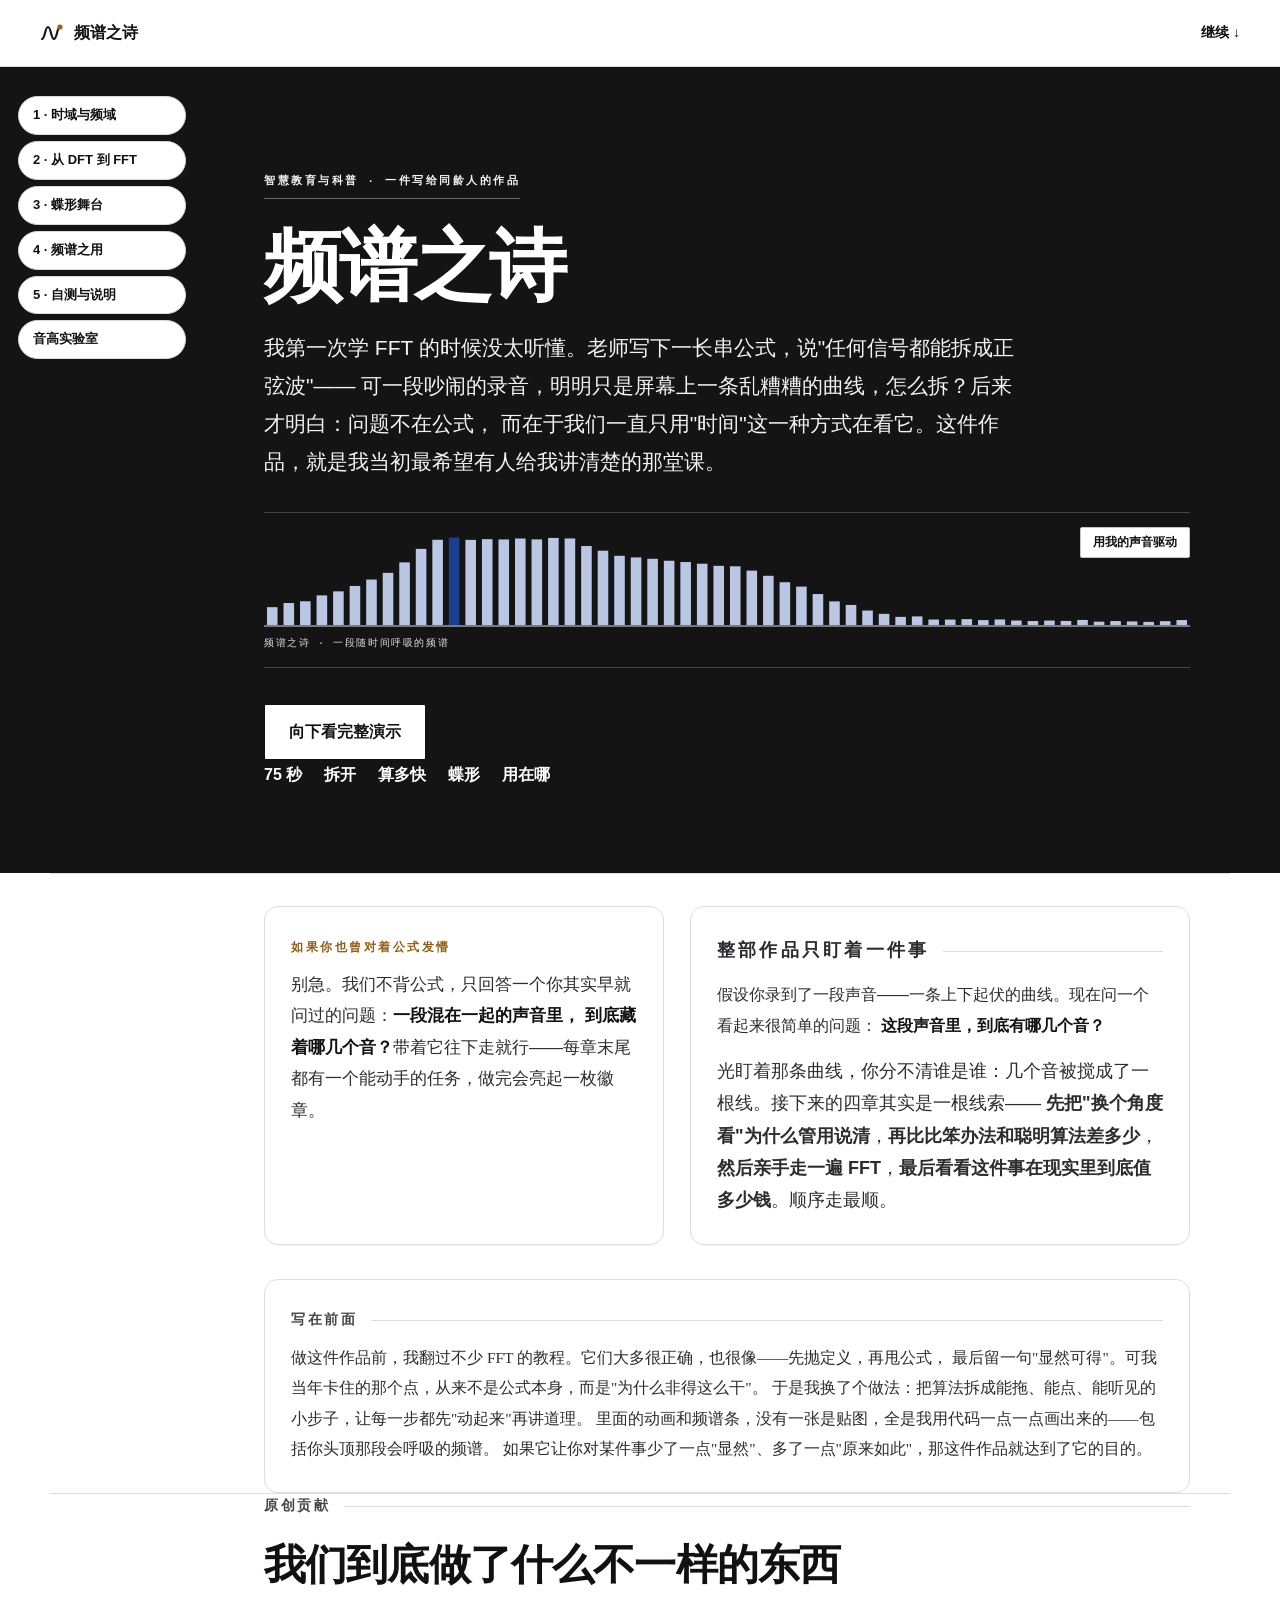
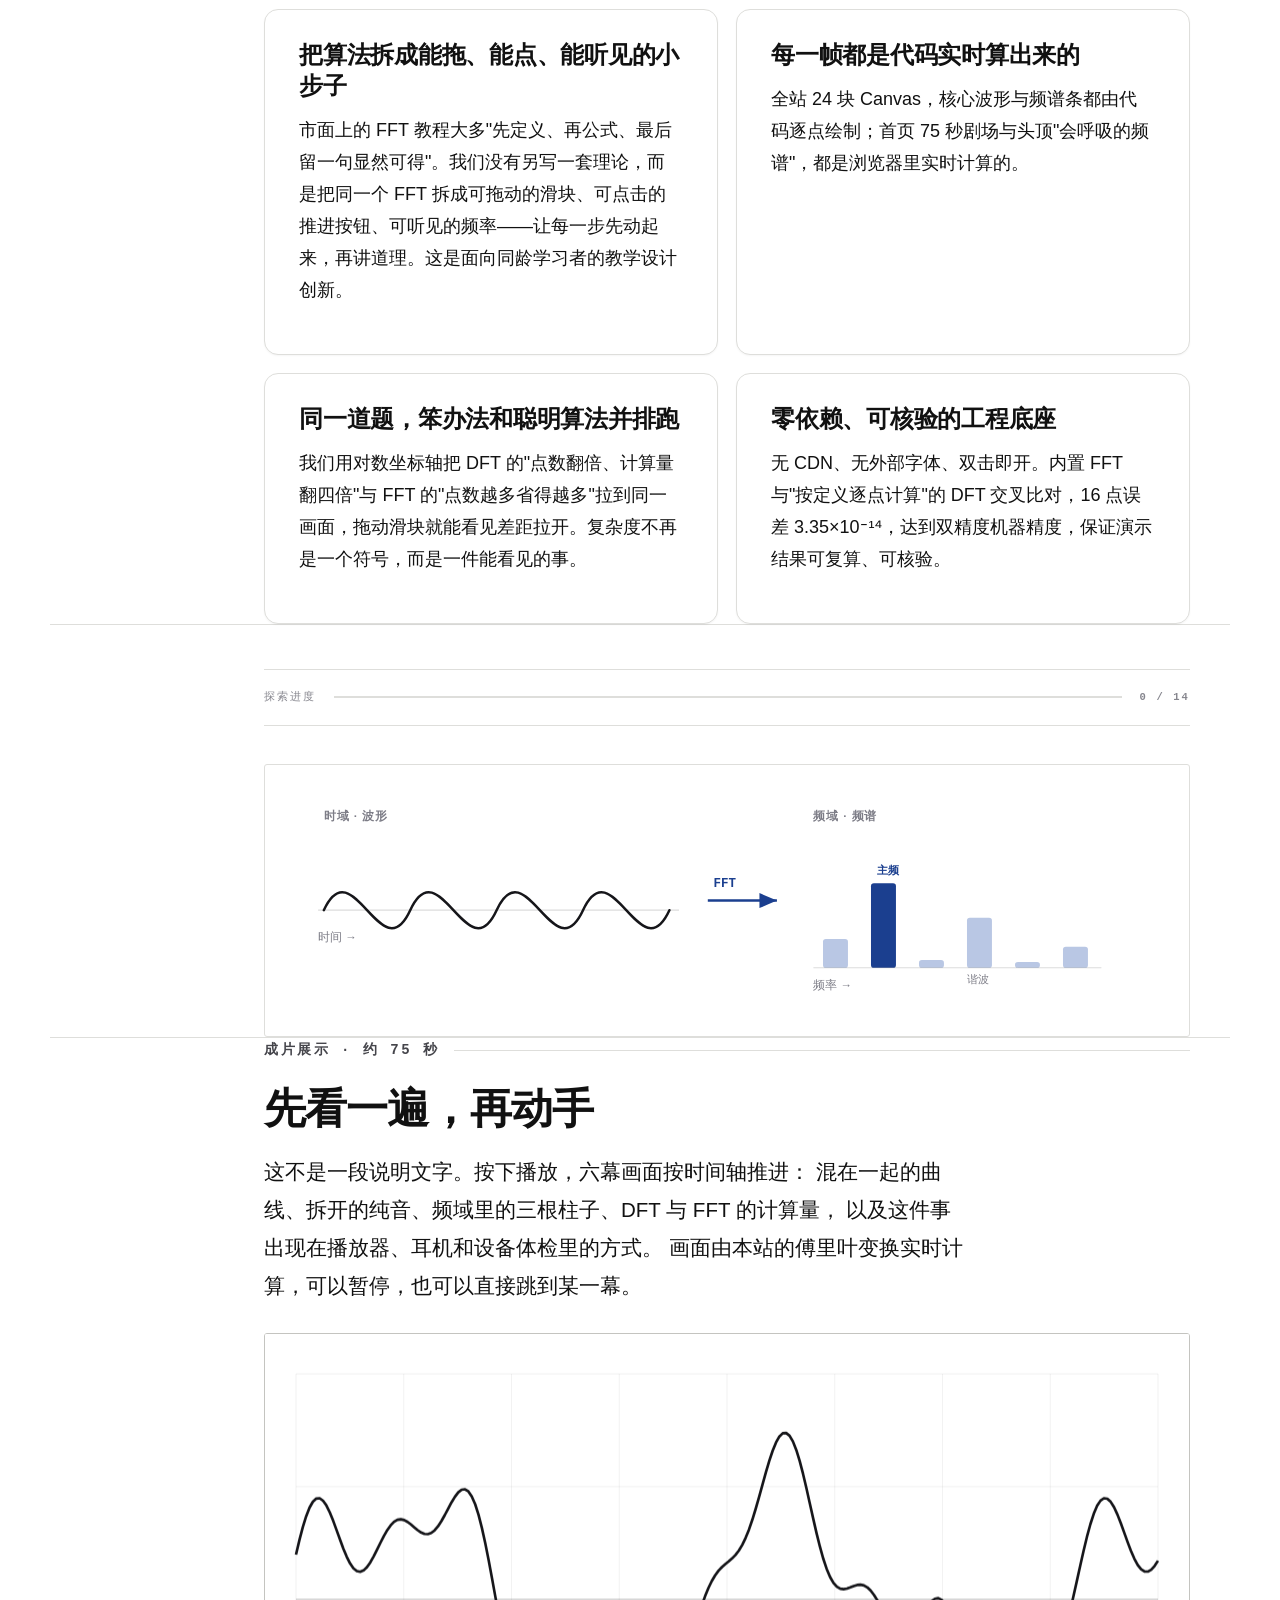
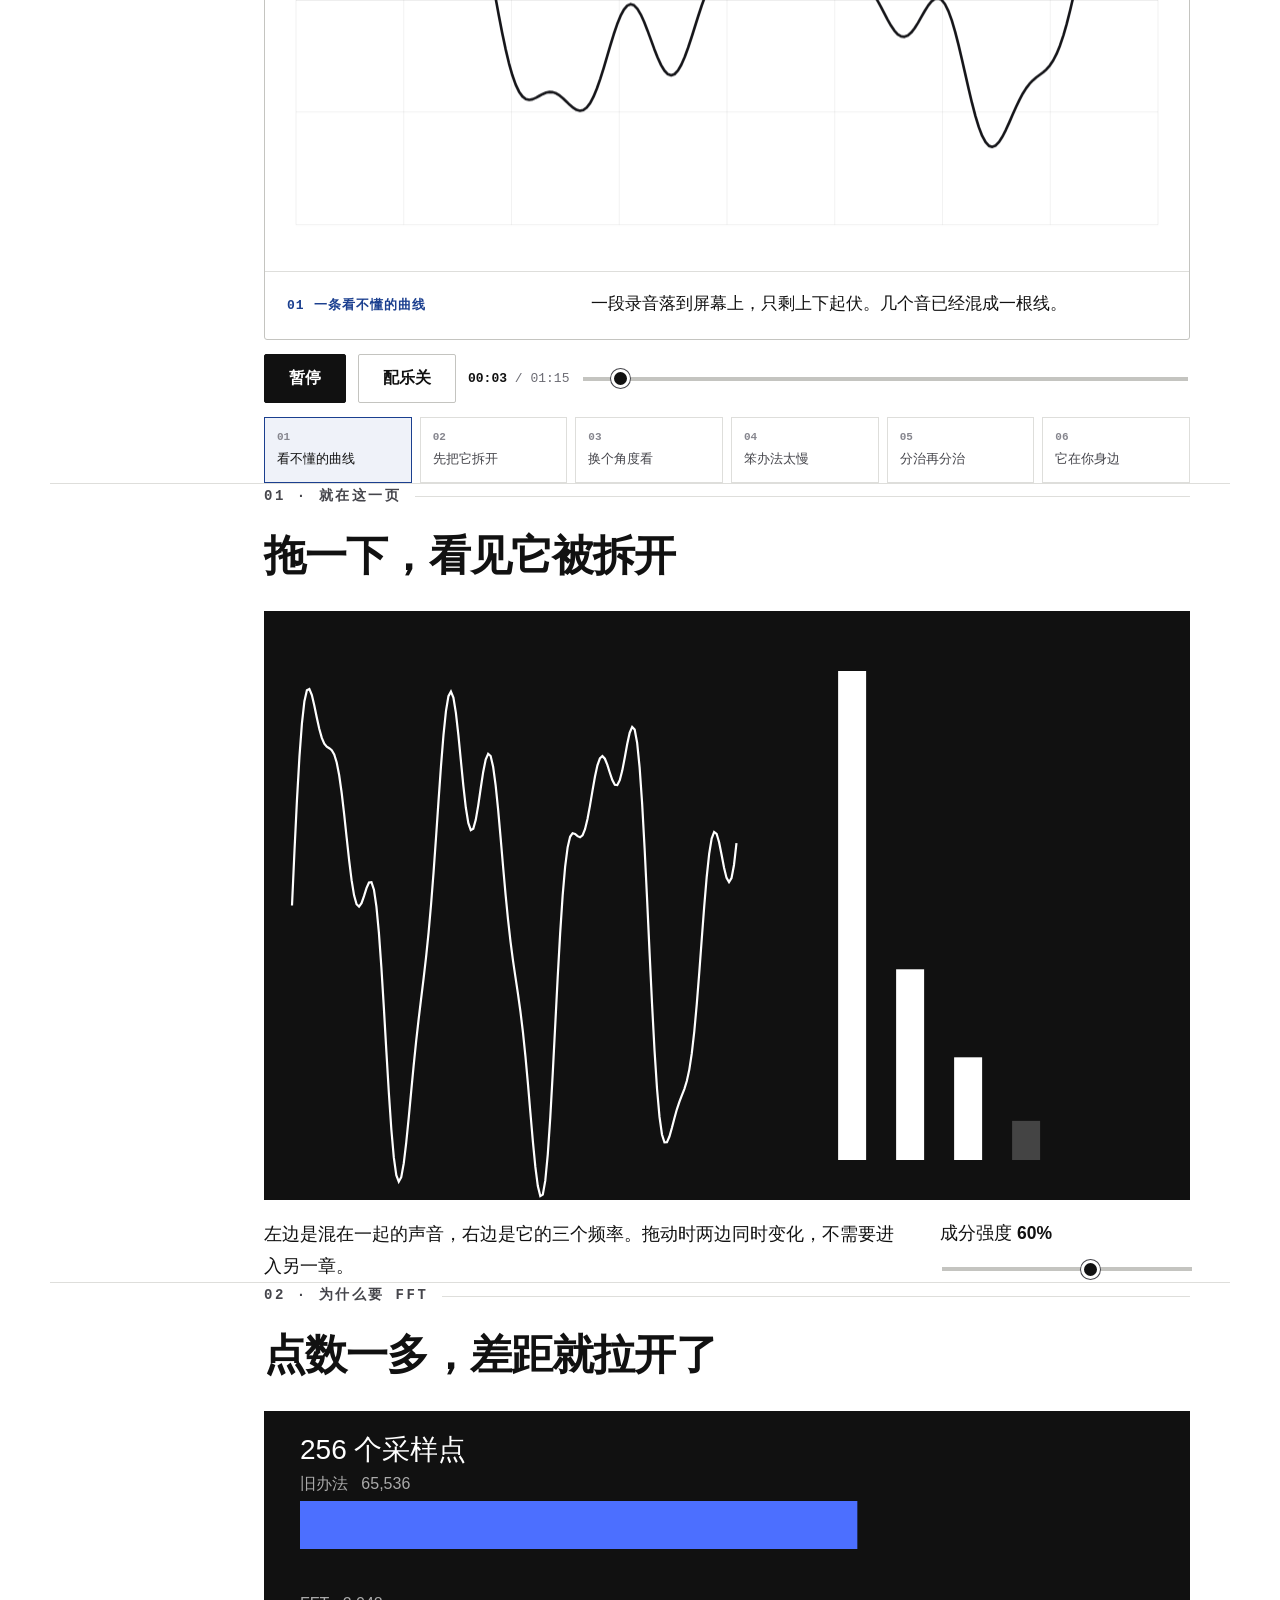
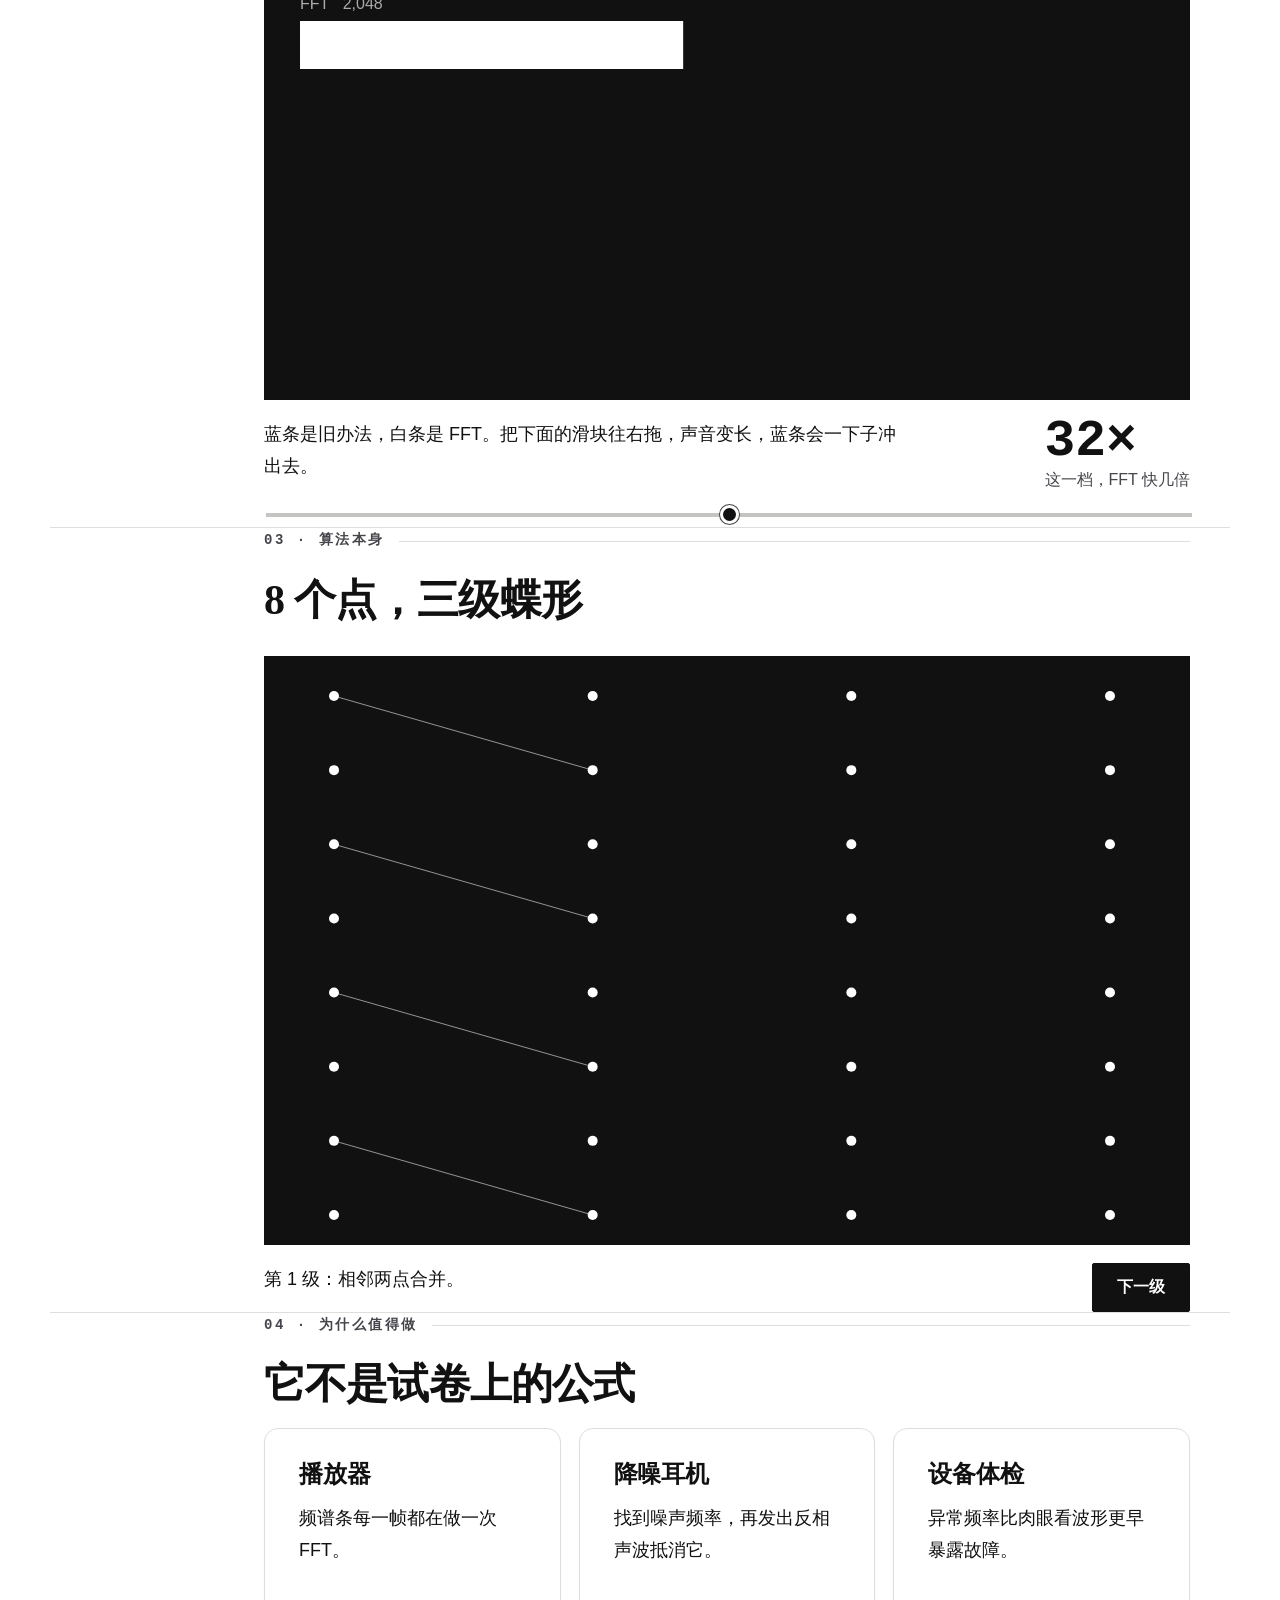
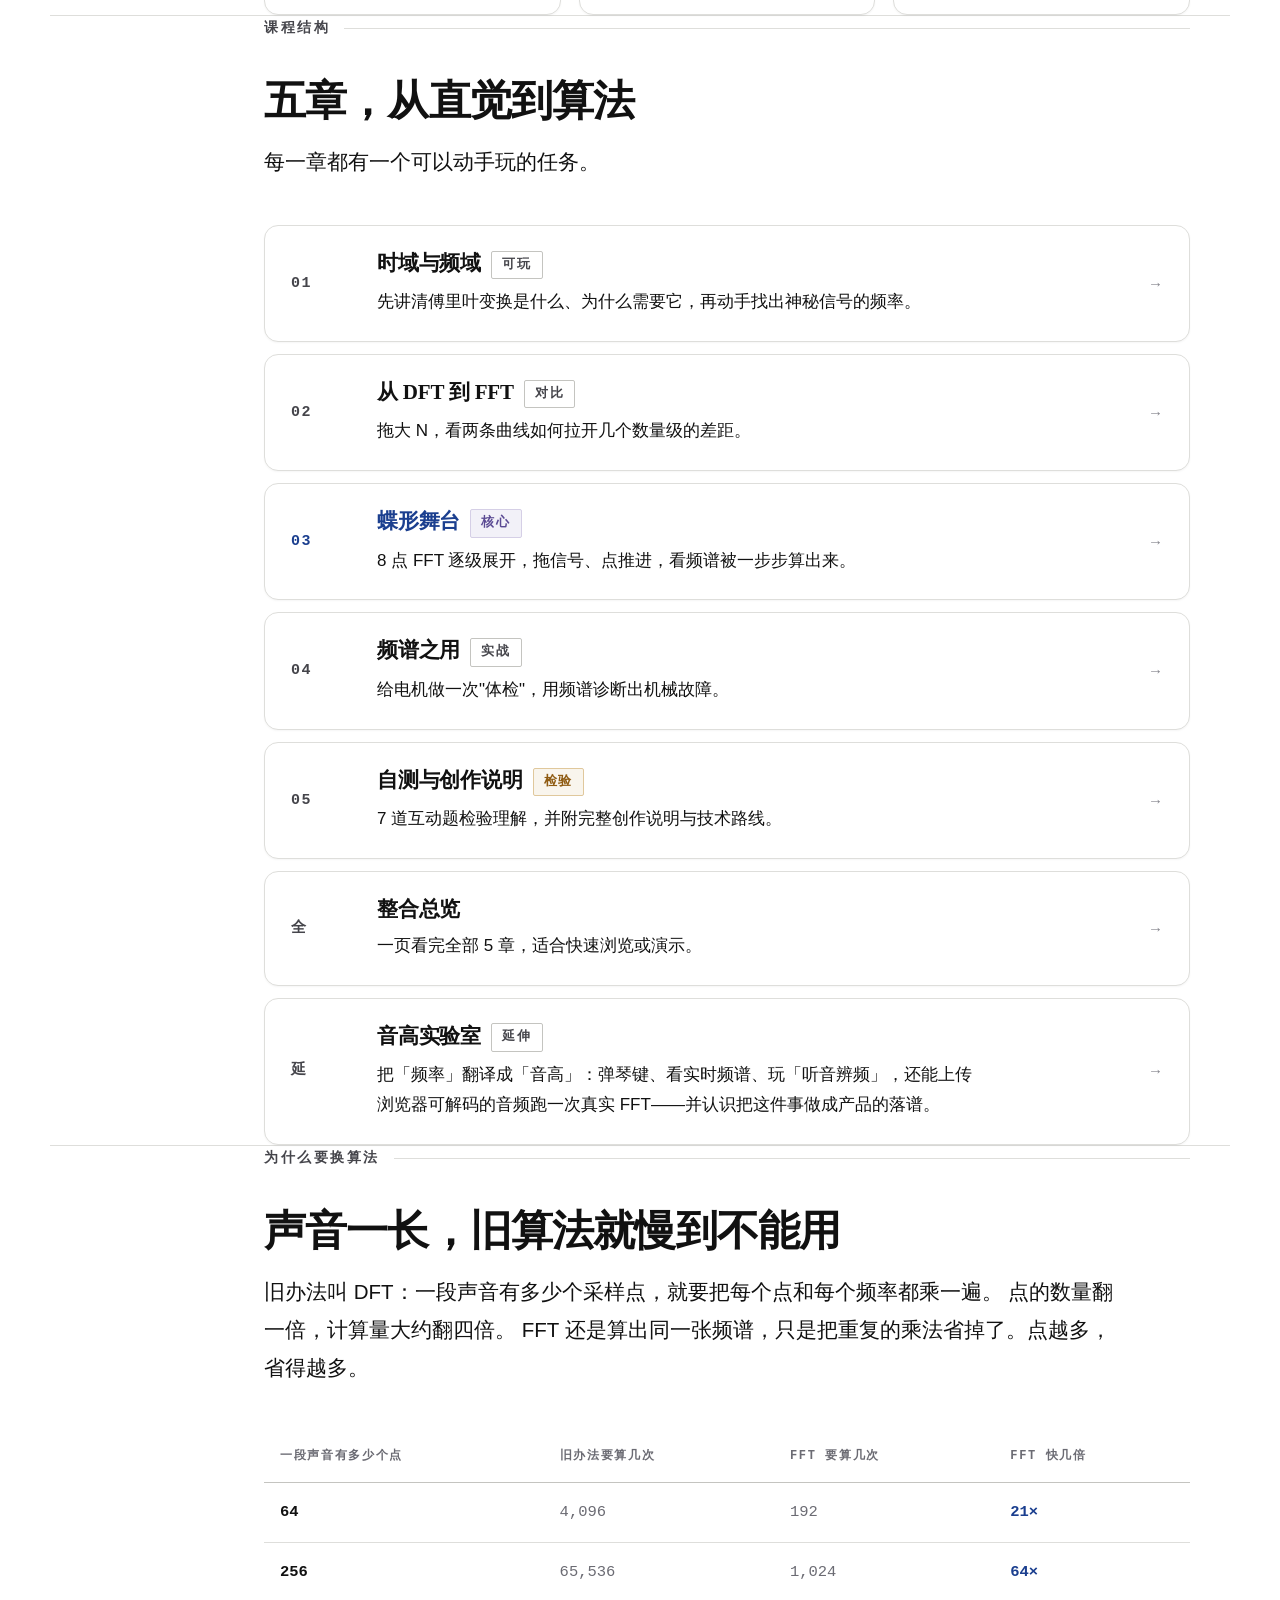
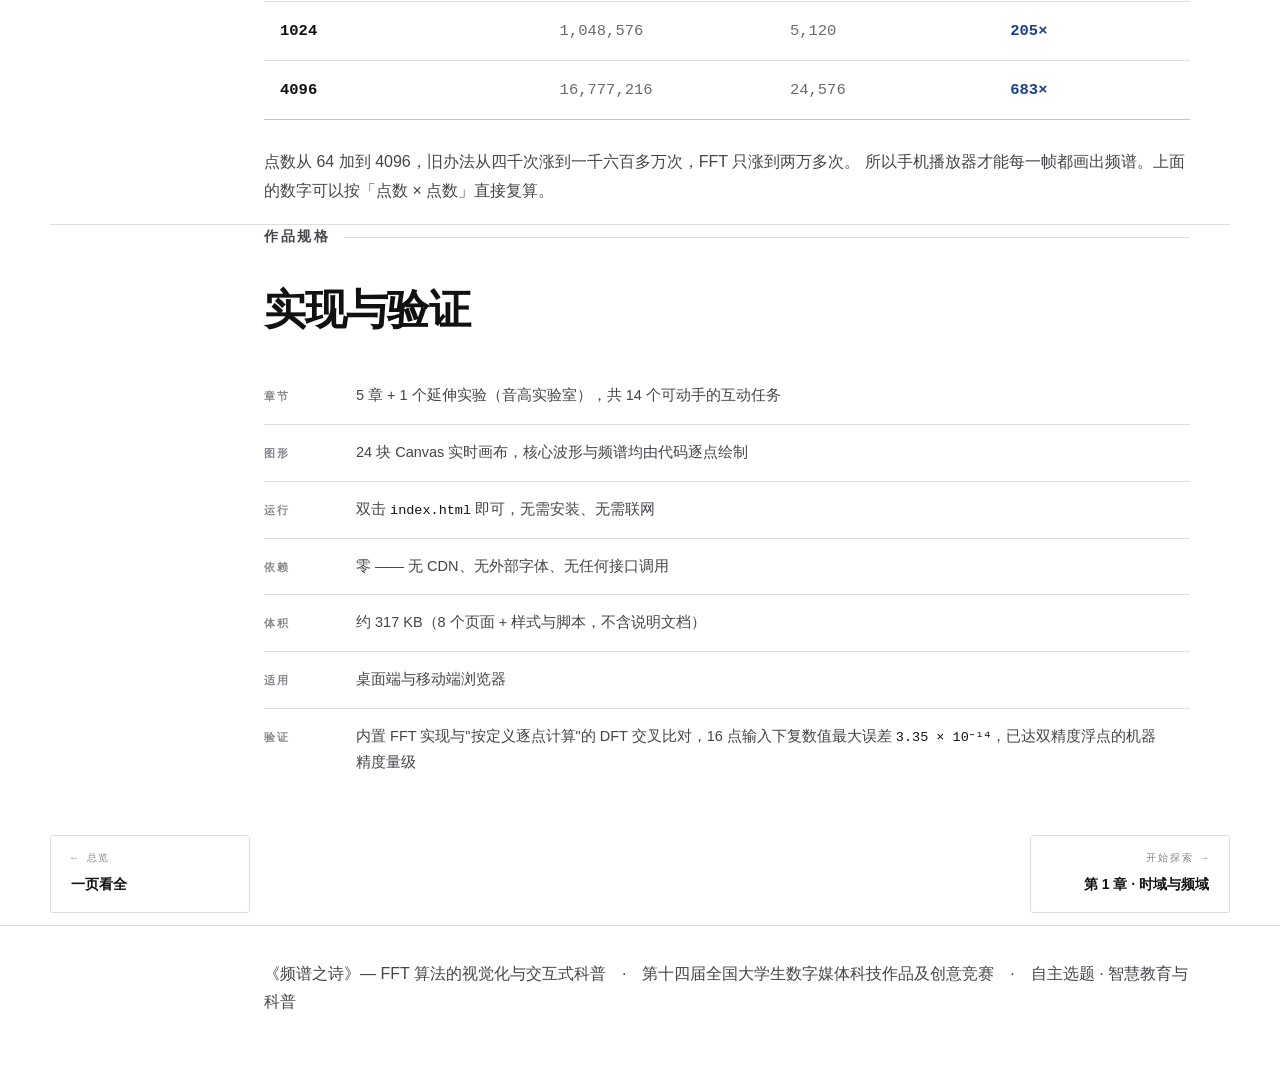
==== index.html @ 8c39b899 "频谱之诗：FFT 交互式科普网站 v1.0" ====
<!DOCTYPE html>
<html lang="zh-CN">
<head>
<meta charset="UTF-8">
<meta name="viewport" content="width=device-width, initial-scale=1.0">
<title>频谱之诗 · FFT 算法的视觉化与交互式科普</title>
<!-- __sp_head -->
<link rel="icon" href="data:image/svg+xml,%3Csvg xmlns='http://www.w3.org/2000/svg' viewBox='0 0 24 24'%3E%3Crect width='24' height='24' rx='3' fill='%2316161A'/%3E%3Cpath d='M3.5 17.5C6.2 17.5 6.2 7.5 9 7.5s2.8 10 5.5 10 2.8-10 5.5-10' stroke='%23FBFAF7' stroke-width='2.1' fill='none' stroke-linecap='round'/%3E%3Ccircle cx='20' cy='7.5' r='2.3' fill='%239A6212'/%3E%3C/svg%3E">
<meta name="theme-color" content="#FFFFFF">
<meta name="description" content="把 FFT（快速傅里叶变换）从一条教材公式，变成可拖动、看得见的交互实验：五章与 1 个延伸实验、共 14 个互动任务，全部图形由代码实时绘制。零依赖、离线可跑。">
<meta property="og:type" content="website">
<meta property="og:locale" content="zh_CN">
<meta property="og:title" content="频谱之诗 · FFT 算法的视觉化与交互式科普">
<meta property="og:description" content="把 FFT（快速傅里叶变换）从一条教材公式，变成可拖动、看得见的交互实验：五章与 1 个延伸实验、共 14 个互动任务，全部图形由代码实时绘制。零依赖、离线可跑。">
<meta name="twitter:card" content="summary">
<link rel="stylesheet" href="assets/css/main.css?v=1791815400">
<style>
  /* 深色开场：全幅铺满。不做成圆角盒子——它是页面，不是卡片 */
  .hero { background:#141414; color:#fff; padding:96px 0 84px; }
  .hero-inner { max-width:1180px; margin:0 auto; padding:0 40px 0 214px; }
  @media (max-width:1180px) { .hero-inner { padding-left:24px; padding-right:24px; } }
  @media (min-width:1600px) { .hero-inner { max-width:1400px; } }
  .hero h1 { color:#fff !important; }
  .hero .sub { color:#f4f4f4 !important; }
  .hero-badge { color:#f4f4f4 !important; border-bottom-color:#666 !important; }
  .hero .btn.primary { background:#fff !important; color:#111 !important; }
  .hero .run-nav { background:transparent; border-bottom:0; padding:0; }
  .hero .run-nav a { color:#fff; font-size:16px; }
  .hero-spectrum { border-color:#444 !important; }
  .hero-mic { color:#111 !important; background:#fff !important; }
  .hero-note { color:#ddd !important; }
  .hero h1 { font-size: clamp(64px, 8vw, 112px); letter-spacing: -.055em; line-height: .9; }
  .hero .sub { max-width: 680px; font-size: clamp(18px, 1.5vw, 22px); }
  .run-nav {
    position: sticky; top: 66px; z-index: 40;
    display: flex; gap: 22px; overflow-x: auto;
    background: rgba(255,255,255,.92);
    border-bottom: 1px solid var(--line);
    padding: 14px 0; margin: 0;
    font-size: 13px; font-weight: 700;
  }
  .run-nav a { color: var(--fg-3); text-decoration: none; white-space: nowrap; }
  .run-nav a:hover { color: var(--fg); }
  .full-stage { margin-top: 28px; background: #111; border-radius: 0; }
  .full-stage canvas { width: 100%; height: clamp(360px, 46vw, 620px); display: block; }
  .stage-copy { display:flex; justify-content:space-between; gap:24px; margin-top:18px; }
  .stage-copy p { margin:0; max-width: 640px; color: var(--fg); }
  .metric { font-family: var(--mono); font-size: clamp(42px,4vw,68px); line-height:.9; font-weight:700; }

  /* 刊物栏目名：等宽字距 + 下划线（替代胶囊徽标） */
  .hero-badge {
    display:inline-block;
    font-family:var(--mono); font-size:10.5px; font-weight:600;
    letter-spacing:.24em; text-transform:uppercase;
    color:var(--fg-3);
    border-bottom:1px solid var(--line-2);
    padding-bottom:7px; margin-bottom:28px;
  }
  .hero h1 { font-size: clamp(46px, 6.6vw, 78px); letter-spacing:-.04em; line-height:1.02; }
  /* 导语：宽屏用双栏铺满容器，避免右侧留白 */
  .hero .sub {
    font-size: clamp(17px,1.7vw,21px); color:var(--fg-2);
    margin-top:22px;
  }
  @media (min-width: 1180px) {
    .hero .sub { column-count: 1; max-width: 760px; }
    .hero .sub > * { break-inside: avoid; }
  }
  @media (max-width: 1179px) { .hero .sub { max-width: 58ch; } }

  .cta { display:flex; gap:10px; flex-wrap:wrap; margin-top:36px; }

  /* 实时频谱微动：克制。发丝线、降饱和蓝，无阴影 */
  .hero-spectrum {
    position:relative; margin-top:30px;
    border-top:1px solid var(--line); border-bottom:1px solid var(--line);
    padding:18px 0 14px;
  }
  .hero-spectrum canvas { display:block; width:100%; height:clamp(96px,7.5vw,128px); }
  .hero-mic {
    position:absolute; top:14px; right:0;
    font-family:var(--sans); font-size:12px; font-weight:600;
    color:var(--fg-3); background:var(--surface);
    border:1px solid var(--line-2); border-radius:var(--r-sm);
    padding:6px 12px; cursor:pointer;
    transition:color .16s, border-color .16s, background .16s;
  }
  .hero-mic:hover { color:var(--fg); border-color:var(--fg); }
  .hero-mic.on { color:var(--blue); border-color:var(--blue-line); background:var(--blue-soft); }
  .hero-note {
    display:block; margin-top:8px;
    font-family:var(--mono); font-size:10px; letter-spacing:.16em;
    text-transform:uppercase; color:var(--fg-4);
  }
  @media (max-width:580px){
    .hero-mic { position:static; margin-top:10px; }
    .hero-note { display:none; }
  }

/* 写在前面：创作手记。第一人称、衬线、去 AI 腔。刻意区别于正文 */
  .preface {
    padding: 2px 0 2px 20px;
    border-left: 2px solid var(--fg-4);
    background: transparent;
  }
  .preface-text {
    font-family: var(--serif);
    font-size: 15.5px; line-height: 1.95; color: var(--fg-2);
    margin: 0;
  }
  .preface-text b { color: var(--fg); font-weight: 700; }

  /* 两个要点块并排：宽屏填满宽度，各自保持舒适行长 */
  .hero-duo {
    display: grid; gap: 26px;
    grid-template-columns: 1fr;      /* 窄屏：单列（保持原有阅读顺序） */
    margin-top: 32px;
  }
  @media (min-width: 1080px) {
    .hero-duo { grid-template-columns: 1fr 1.25fr; align-items: start; }
    .hero-duo > .analogy { margin-top: 2px; }
  }

  /* 进度：发丝线带（替代卡片） */
  .progress-strip {
    display:flex; align-items:center; gap:18px;
    padding:18px 0; margin-top:44px;
    border-top:1px solid var(--line); border-bottom:1px solid var(--line);
  }
  .progress-strip .txt {
    font-family:var(--mono); font-size:10.5px; letter-spacing:.2em;
    text-transform:uppercase; color:var(--fg-4); white-space:nowrap;
  }
  .progress-strip .track {
    flex:1; height:2px; background:var(--line); overflow:hidden; min-width:100px;
  }
  .progress-strip .fill {
    height:100%; width:0; background:var(--blue);
    transition:width .6s cubic-bezier(.2,.9,.3,1);
  }

  /* 章节清单（替代卡片墙） */
  .ch-list { display:flex; flex-direction:column; gap:12px; border:0; }
  .ch-card {
    display:grid; grid-template-columns:66px 1fr 26px;
    align-items:center; column-gap:20px;
    padding:24px 26px;
    background:#fff;
    border:1px solid var(--line);box-shadow:0 1px 2px rgba(17,17,17,.04);
    
    border-radius:14px;
    text-decoration:none; color:inherit;
    transition:border-color .18s ease, transform .18s ease;
  }
  .ch-card:hover { border-color:var(--line-2); transform:translateX(3px); }
  .intro-band .hero-duo { align-items:stretch; }
  .intro-band .analogy,
  .intro-band .card,
  .intro-band .preface {
    display:block;
    margin:0;
    padding:28px 26px;
    background:#fff;
    border:1px solid var(--line);box-shadow:0 1px 2px rgba(17,17,17,.04);
    
    border-radius:14px;
  }
  .intro-band .analogy .at,
  .intro-band .preface-text,
  .intro-band .card p { color:#2c2c31; }
  .intro-band .preface { margin-top:16px; }
  .intro-band .preface-text { column-count:1; max-width:none; }
  .ch-card .num {
    font-family:var(--mono); font-size:15px; font-weight:700;
    color:var(--fg-2); letter-spacing:.1em;
  }
  .ch-card h3 { font-size:21px; margin:0 0 8px; }
  .ch-card p {
    font-family:var(--sans); font-size:17px; line-height:1.75;
    color:var(--fg); margin:0; max-width:64ch;
  }
  .ch-card .arrow { color:var(--fg-4); font-size:15px; text-align:right; }
  .ch-card:hover .arrow { color:var(--blue); }
  .ch-card.core .num { color:var(--blue); }
  .ch-card.core h3 { color:var(--blue); }
  .ch-card h3 .tag { margin-left:10px; }

  /* 概念图 */
  .concept { padding:30px; }
</style>
</head>
<body>
<header class="topbar" data-nav="0"></header>

<main>
  <!-- ============ HERO ============ -->
  <section class="hero">
    <div class="hero-inner">
    <div class="hero-badge"><span class="dot"></span> 智慧教育与科普 · 一件写给同龄人的作品</div>
    <h1>频谱之诗</h1>
    <p class="sub">
      我第一次学 FFT 的时候没太听懂。老师写下一长串公式，说"任何信号都能拆成正弦波"——
      可一段吵闹的录音，明明只是屏幕上一条乱糟糟的曲线，怎么拆？后来才明白：问题不在公式，
      而在于我们一直只用"时间"这一种方式在看它。这件作品，就是我当初最希望有人给我讲清楚的那堂课。
    </p>

    <!-- 实时频谱微动（默认 ambient，可点「用我的声音驱动」抓取真实数据） -->
    <div class="hero-spectrum">
      <canvas id="heroSpectrum"></canvas>
      <button class="hero-mic" id="heroMic" type="button">用我的声音驱动</button>
      <span class="hero-note" id="heroNote">频谱之诗 · 一段随时间呼吸的频谱</span>
    </div>

    <div class="cta">
      <a class="btn primary" href="#run">向下看完整演示</a>
    </div>
    <nav class="run-nav" aria-label="本页演示">
      <a href="#show">75 秒</a>
      <a href="#split">拆开</a>
      <a href="#cost">算多快</a>
      <a href="#butterfly">蝶形</a>
      <a href="#use">用在哪</a>
    </nav>
    </div>
  </section>

  <section class="wrap intro-band">
<div class="hero-duo">
    <div class="analogy">
      <div class="ai">如果你也曾对着公式发懵</div>
    <div class="at">
        别急。我们不背公式，只回答一个你其实早就问过的问题：<b>一段混在一起的声音里，
        到底藏着哪几个音？</b>带着它往下走就行——每章末尾都有一个能动手的任务，做完会亮起一枚徽章。
      </div>
    </div>

    <div class="card hi">
      <p class="eyebrow" style="margin-bottom:12px">整部作品只盯着一件事</p>
      <p style="margin:0 0 14px;font-size:16px;line-height:1.95">
        假设你录到了一段声音——一条上下起伏的曲线。现在问一个看起来很简单的问题：
        <strong>这段声音里，到底有哪几个音？</strong>
      </p>
      <p class="small muted" style="margin:0">
        光盯着那条曲线，你分不清谁是谁：几个音被搅成了一根线。接下来的四章其实是一根线索——
        <b>先把"换个角度看"为什么管用说清</b>，<b>再比比笨办法和聪明算法差多少</b>，
    <b>然后亲手走一遍 FFT</b>，<b>最后看看这件事在现实里到底值多少钱</b>。顺序走最顺。
      </p>
    </div>
  </div>

    <div class="preface" style="margin-top:34px">
      <p class="eyebrow" style="margin-bottom:10px">写在前面</p>
      <p class="preface-text">
        做这件作品前，我翻过不少 FFT 的教程。它们大多很正确，也很像——先抛定义，再甩公式，
        最后留一句"显然可得"。可我当年卡住的那个点，从来不是公式本身，而是"为什么非得这么干"。
 于是我换了个做法：把算法拆成能拖、能点、能听见的小步子，让每一步都先"动起来"再讲道理。
     里面的动画和频谱条，没有一张是贴图，全是我用代码一点一点画出来的——包括你头顶那段会呼吸的频谱。
        如果它让你对某件事少了一点"显然"、多了一点"原来如此"，那这件作品就达到了它的目的。
      </p>
    </div>

    </section>

  <section class="wrap">
    <p class="eyebrow">原创贡献</p>
    <h2>我们到底做了什么不一样的东西</h2>
    <div class="grid grid-2" style="margin-top:8px">
      <div class="card">
        <h3>把算法拆成能拖、能点、能听见的小步子</h3>
        <p>市面上的 FFT 教程大多"先定义、再公式、最后留一句显然可得"。我们没有另写一套理论，而是把同一个 FFT 拆成可拖动的滑块、可点击的推进按钮、可听见的频率——让每一步先动起来，再讲道理。这是面向同龄学习者的教学设计创新。</p>
      </div>
      <div class="card">
        <h3>每一帧都是代码实时算出来的</h3>
        <p>全站 24 块 Canvas，核心波形与频谱条都由代码逐点绘制；首页 75 秒剧场与头顶"会呼吸的频谱"，都是浏览器里实时计算的。</p>
      </div>
      <div class="card">
        <h3>同一道题，笨办法和聪明算法并排跑</h3>
        <p>我们用对数坐标轴把 DFT 的"点数翻倍、计算量翻四倍"与 FFT 的"点数越多省得越多"拉到同一画面，拖动滑块就能看见差距拉开。复杂度不再是一个符号，而是一件能看见的事。</p>
      </div>
      <div class="card">
        <h3>零依赖、可核验的工程底座</h3>
        <p>无 CDN、无外部字体、双击即开。内置 FFT 与"按定义逐点计算"的 DFT 交叉比对，16 点误差 3.35×10⁻¹⁴，达到双精度机器精度，保证演示结果可复算、可核验。</p>
      </div>
    </div>
  </section>

  <section class="wrap">
    <div class="progress-strip">
      <span class="txt">探索进度</span>
      <div class="track"><div class="fill"></div></div>
      <span class="txt num-glow qp-num">0 / 14</span>
    </div>

    <!-- 概念图 -->
    <div class="stage concept" style="margin-top:38px">
      <div class="scanline"></div>
      <div class="svg-scroll">
      <svg viewBox="0 0 900 220" role="img" aria-label="时域到频域的转换示意">
        <defs>
          <marker id="arw" markerWidth="10" markerHeight="10" refX="7" refY="3" orient="auto">
            <path d="M0 0 L7 3 L0 6 z" fill="#1B3F8F"/>
          </marker>
        </defs>

        <text x="30" y="26" font-size="12" font-weight="700" fill="#7C7C86" letter-spacing="0.08em">时域 · 波形</text>
        <path d="M30 120 C60 55 90 185 120 120 C150 55 180 185 210 120 C240 55 270 185 300 120 C330 55 360 185 390 120"
              fill="none" stroke="#16161A" stroke-width="2.6" stroke-linecap="round"/>
        <line x1="24" y1="120" x2="400" y2="120" stroke="rgba(22,22,26,.15)" stroke-width="1.2"/>
        <text x="24" y="152" font-size="12" fill="#7C7C86">时间 →</text>

        <path d="M430 110 L502 110" stroke="#1B3F8F" stroke-width="2.6" marker-end="url(#arw)"/>
        <text x="436" y="96" font-size="13" font-weight="700" fill="#1B3F8F" font-family="JetBrains Mono, monospace">FFT</text>

        <text x="540" y="26" font-size="12" font-weight="700" fill="#7C7C86" letter-spacing="0.08em">频域 · 频谱</text>
        <g fill="#B9C7E4">
          <rect x="550" y="150" width="26" height="30" rx="3"/>
          <rect x="650" y="172" width="26" height="8"  rx="3"/>
          <rect x="700" y="128" width="26" height="52" rx="3"/>
          <rect x="750" y="174" width="26" height="6"  rx="3"/>
          <rect x="800" y="158" width="26" height="22" rx="3"/>
        </g>
        <rect x="600" y="92" width="26" height="88" rx="3" fill="#1B3F8F"/>
        <line x1="540" y1="180" x2="840" y2="180" stroke="rgba(22,22,26,.15)" stroke-width="1.2"/>
        <text x="540" y="202" font-size="12" fill="#7C7C86">频率 →</text>
        <text x="606" y="82" font-size="11.5" fill="#1B3F8F" font-weight="700">主频</text>
        <text x="700" y="196" font-size="11" fill="#7C7C86">谐波</text>
      </svg>
      </div>
    </div>
  </section>

  <!-- ============ 频谱剧场 ============ -->
  <section class="wrap" id="show">
    <p class="eyebrow">成片展示 · 约 75 秒</p>
    <h2>先看一遍，再动手</h2>
    <p class="lede">
      这不是一段说明文字。按下播放，六幕画面按时间轴推进：
      混在一起的曲线、拆开的纯音、频域里的三根柱子、DFT 与 FFT 的计算量，
      以及这件事出现在播放器、耳机和设备体检里的方式。
      画面由本站的傅里叶变换实时计算，可以暂停，也可以直接跳到某一幕。
    </p>

    <div class="show">
      <div class="show-stage">
        <canvas id="showStage" role="img" aria-label="频谱剧场的当前画面"></canvas>
        <div class="show-caption">
          <span class="show-act" id="showAct">01  一条看不懂的曲线</span>
          <p id="showLine">一段录音落到屏幕上，只剩上下起伏。几个音已经混成一根线。</p>
        </div>
      </div>

      <div class="show-controls">
        <button class="btn primary" id="showPlay" type="button">播放</button>
        <button class="btn" id="showSound" type="button" aria-pressed="false">配乐关</button>
        <span class="show-clock"><b id="showTime">00:00</b> / <span id="showDur">01:15</span></span>
        <input id="showSeek" type="range" min="0" max="1000" value="0" aria-label="剧场进度">
      </div>
      <p class="sr-only" id="showStatus" role="status" aria-live="polite"></p>

      <div class="show-chapters">
        <button class="show-chapter on" type="button" data-t="0"><b>01</b>看不懂的曲线</button>
        <button class="show-chapter" type="button" data-t="12"><b>02</b>先把它拆开</button>
        <button class="show-chapter" type="button" data-t="26"><b>03</b>换个角度看</button>
        <button class="show-chapter" type="button" data-t="40"><b>04</b>笨办法太慢</button>
        <button class="show-chapter" type="button" data-t="52"><b>05</b>分治再分治</button>
        <button class="show-chapter" type="button" data-t="64"><b>06</b>它在你身边</button>
      </div>
    </div>
  </section>

  <!-- ============ 同一页演示 ============ -->
  <section class="wrap" id="run">
    <p class="eyebrow">01 · 就在这一页</p>
    <h2 id="split">拖一下，看见它被拆开</h2>
    <div class="full-stage"><canvas id="runSplit"></canvas></div>
    <div class="stage-copy">
      <p>左边是混在一起的声音，右边是它的三个频率。拖动时两边同时变化，不需要进入另一章。</p>
      <label>成分强度 <b id="runMixLabel">60%</b>
        <input id="runMix" type="range" min="0" max="100" value="60">
      </label>
    </div>
  </section>

  <section class="wrap">
    <p class="eyebrow">02 · 为什么要 FFT</p>
    <h2 id="cost">点数一多，差距就拉开了</h2>
    <div class="full-stage"><canvas id="runCost"></canvas></div>
    <div class="stage-copy">
      <p>蓝条是旧办法，白条是 FFT。把下面的滑块往右拖，声音变长，蓝条会一下子冲出去。</p>
      <div><div class="metric" id="runRatio">—</div><span class="small muted">这一档，FFT 快几倍</span></div>
    </div>
    <input id="runN" type="range" min="4" max="12" value="8" aria-label="一段声音有多少个点">
  </section>

  <section class="wrap">
    <p class="eyebrow">03 · 算法本身</p>
    <h2 id="butterfly">8 个点，三级蝶形</h2>
    <div class="full-stage"><canvas id="runButterfly"></canvas></div>
    <div class="stage-copy">
      <p id="runStepText">第 1 级：相邻两点合并。</p>
      <button class="btn primary" id="runStep" type="button">下一级</button>
    </div>
  </section>

  <section class="wrap">
    <p class="eyebrow">04 · 为什么值得做</p>
    <h2 id="use">它不是试卷上的公式</h2>
    <div class="grid grid-3">
      <article class="card"><h3>播放器</h3><p>频谱条每一帧都在做一次 FFT。</p></article>
      <article class="card"><h3>降噪耳机</h3><p>找到噪声频率，再发出反相声波抵消它。</p></article>
      <article class="card"><h3>设备体检</h3><p>异常频率比肉眼看波形更早暴露故障。</p></article>
    </div>
  </section>

  <!-- ============ 五章 ============ -->
  <section class="wrap chap-head">
    <p class="eyebrow">课程结构</p>
    <h2>五章，从直觉到算法</h2>
    <p class="lede">每一章都有一个可以动手玩的任务。</p>

    <div class="ch-list" style="margin-top:30px">
      <a class="ch-card" href="chapter1.html">
        <div class="num">01</div>
        <div>
          <h3>时域与频域<span class="tag">可玩</span></h3>
          <p>先讲清傅里叶变换是什么、为什么需要它，再动手找出神秘信号的频率。</p>
        </div>
        <span class="arrow">→</span>
      </a>
      <a class="ch-card" href="chapter2.html">
        <div class="num">02</div>
        <div>
          <h3>从 DFT 到 FFT<span class="tag">对比</span></h3>
          <p>拖大 N，看两条曲线如何拉开几个数量级的差距。</p>
        </div>
        <span class="arrow">→</span>
      </a>
      <a class="ch-card core" href="chapter3.html">
        <div class="num">03</div>
        <div>
          <h3>蝶形舞台<span class="tag violet">核心</span></h3>
          <p>8 点 FFT 逐级展开，拖信号、点推进，看频谱被一步步算出来。</p>
        </div>
        <span class="arrow">→</span>
      </a>
      <a class="ch-card" href="chapter4.html">
        <div class="num">04</div>
        <div>
          <h3>频谱之用<span class="tag">实战</span></h3>
          <p>给电机做一次"体检"，用频谱诊断出机械故障。</p>
        </div>
        <span class="arrow">→</span>
      </a>
      <a class="ch-card" href="chapter5.html">
        <div class="num">05</div>
        <div>
          <h3>自测与创作说明<span class="tag amber">检验</span></h3>
          <p>7 道互动题检验理解，并附完整创作说明与技术路线。</p>
        </div>
        <span class="arrow">→</span>
      </a>
      <a class="ch-card" href="all-in-one.html">
        <div class="num">全</div>
        <div>
          <h3>整合总览</h3>
          <p>一页看完全部 5 章，适合快速浏览或演示。</p>
        </div>
        <span class="arrow">→</span>
      </a>
      <a class="ch-card" href="note-lab.html">
        <div class="num">延</div>
        <div>
          <h3>音高实验室<span class="tag">延伸</span></h3>
          <p>把「频率」翻译成「音高」：弹琴键、看实时频谱、玩「听音辨频」，还能上传浏览器可解码的音频跑一次真实 FFT——并认识把这件事做成产品的落谱。</p>
        </div>
        <span class="arrow">→</span>
      </a>
    </div>
  </section>

  <!-- ============ 算法的代价 ============ -->
  <section class="wrap chap-head">
    <p class="eyebrow">为什么要换算法</p>
    <h2>声音一长，旧算法就慢到不能用</h2>
    <p class="lede">
      旧办法叫 DFT：一段声音有多少个采样点，就要把每个点和每个频率都乘一遍。
      点的数量翻一倍，计算量大约翻四倍。
      FFT 还是算出同一张频谱，只是把重复的乘法省掉了。点越多，省得越多。
    </p>

    <table class="data" style="margin-top:30px">
      <thead>
        <tr>
          <th>一段声音有多少个点</th>
          <th>旧办法要算几次</th>
          <th>FFT 要算几次</th>
          <th>FFT 快几倍</th>
        </tr>
      </thead>
      <tbody>
        <tr><td>64</td><td>4,096</td><td>192</td><td>21×</td></tr>
        <tr><td>256</td><td>65,536</td><td>1,024</td><td>64×</td></tr>
        <tr><td>1024</td><td>1,048,576</td><td>5,120</td><td>205×</td></tr>
        <tr><td>4096</td><td>16,777,216</td><td>24,576</td><td>683×</td></tr>
      </tbody>
    </table>
    <p class="small muted prose-flow" style="margin-top:14px">
      点数从 64 加到 4096，旧办法从四千次涨到一千六百多万次，FFT 只涨到两万多次。
      所以手机播放器才能每一帧都画出频谱。上面的数字可以按「点数 × 点数」直接复算。
    </p>
  </section>

  <!-- ============ 作品规格 ============ -->
  <section class="wrap chap-head">
    <p class="eyebrow">作品规格</p>
    <h2>实现与验证</h2>

    <table class="spec">
      <tbody>
        <tr>
          <td>章节</td>
          <td>5 章 + 1 个延伸实验（音高实验室），共 14 个可动手的互动任务</td>
        </tr>
        <tr>
          <td>图形</td>
          <td>24 块 Canvas 实时画布，核心波形与频谱均由代码逐点绘制</td>
        </tr>
        <tr>
          <td>运行</td>
          <td>双击 <span class="mono">index.html</span> 即可，无需安装、无需联网</td>
        </tr>
        <tr>
          <td>依赖</td>
          <td>零 —— 无 CDN、无外部字体、无任何接口调用</td>
        </tr>
        <tr>
          <td>体积</td>
          <td>约 317 KB（8 个页面 + 样式与脚本，不含说明文档）</td>
        </tr>
        <tr>
          <td>适用</td>
          <td>桌面端与移动端浏览器</td>
        </tr>
        <tr>
          <td>验证</td>
          <td>内置 FFT 实现与"按定义逐点计算"的 DFT 交叉比对，16 点输入下复数值最大误差
            <span class="mono">3.35 × 10⁻¹⁴</span>，已达双精度浮点的机器精度量级</td>
        </tr>
      </tbody>
    </table>
  </section>

  <div class="wrap pager">
    <a href="all-in-one.html"><span class="dir">← 总览</span><span class="ttl">一页看全</span></a>
    <a class="next" href="chapter1.html"><span class="dir">开始探索 →</span><span class="ttl">第 1 章 · 时域与频域</span></a>
  </div>
</main>

<footer class="site-footer"></footer>
<script src="assets/js/site.js"></script>
<script src="assets/js/hero.js"></script>
<script src="assets/js/show.js"></script>
<script src="assets/js/run.js"></script>
<script>
(function () {
  function sync() {
    var o = {};
    try { o = JSON.parse(localStorage.getItem('spectrum_poem_quests_v3') || '{}'); } catch (e) {}
    var total = window.Site.TASKS.length, done = 0;
    window.Site.TASKS.forEach(function (id) { if (o[id]) done++; });
    var f = document.querySelector('.progress-strip .fill');
    if (f) f.style.width = (done / total * 100) + '%';
    var n = document.querySelector('.qp-num');
    if (n) n.textContent = done + ' / ' + total;
  }
  sync();
  setInterval(sync, 1200);
})();
</script>
</body>
</html>
---- assets/css/main.css ----
/* ============================================================
   《频谱之诗》· 设计系统 v4 —— 学术出版物 / 印刷语言
   ------------------------------------------------------------
   设计原则：
   1. 纸与墨。少色、深色、无荧光。色彩只承担"语义"，不承担"装饰"。
   2. 发丝线（1px hairline）代替阴影；不用投影、不用毛玻璃。
   3. 旁注（margin note）代替彩色气泡；标签用字距大写，不用胶囊。
   4. 标题衬线（刊物感）+ 正文无衬线（中文小字更清晰）+ 等宽数字。
   5. 直角（2–3px）代替大圆角；不加 hover 位移。
   ============================================================ */

:root {
  /* —— 底：纯白。页面回到最干净的底，卡片靠发丝线而非底色差立住 —— */
  --bg:         #FFFFFF;
  --bg-2:       #F4F4F3;
  --surface:    #FFFFFF;
  --surface-2:  #F7F7F6;

  /* —— 描边：中性发丝线。白底上需略深一档，否则会被吞 —— */
  --line:       #DEDEDB;
  --line-2:     #C4C4C0;

  /* —— 墨：近黑 + 中性灰阶 —— */
  --fg:         #111111;
  --fg-2:       #45454B;
  --fg-3:       #6B6B73;
  --fg-4:       #86868E;

  /* —— 主色：印刷深蓝 —— */
  --blue:       #1B3F8F;
  --blue-soft:  #EFF2F9;
  --blue-line:  #C6D0E8;

  /* —— 辅色：赭石 / 松绿 / 紫灰 / 砖红 —— */
  --amber:      #8F5B12;
  --amber-soft: #F9F5ED;
  --green:      #2C6B4C;
  --green-soft: #EDF5F0;
  --violet:     #5A4A93;
  --violet-soft:#F2F1F8;
  --rose:       #97372F;
  --rose-soft:  #FAEFEE;

  /* —— 阴影：浅色底上不用；仅卡片在纯白底上保留极轻一层以分离边界 —— */
  --sh-1: 0 1px 2px rgba(17,17,17,.04);
  --sh-2: 0 2px 6px rgba(17,17,17,.06);
  --sh-3: none;

  --mono: 'JetBrains Mono', 'SFMono-Regular', Consolas, 'Liberation Mono', monospace;
  --serif: 'Source Serif Pro', 'Iowan Old Style', Georgia,
           'Source Han Serif SC', 'Noto Serif SC', 'Songti SC', 'STSong', 'SimSun', serif;
  --sans: -apple-system, BlinkMacSystemFont, 'Segoe UI', 'PingFang SC',
          'Hiragino Sans GB', 'Microsoft YaHei', sans-serif;

  --r:    3px;
  --r-sm: 2px;
}

* { box-sizing: border-box; }
html { scroll-behavior: smooth; }

body {
  margin: 0;
  background: var(--bg);
  color: var(--fg);
  font-family: var(--sans);
font-size: 17.5px;
line-height: 1.82;
  -webkit-font-smoothing: antialiased;
  text-rendering: optimizeLegibility;
  overflow-x: hidden;
}

::selection { background: #DCE3F2; color: var(--fg); }

:focus-visible { outline: 2px solid var(--blue); outline-offset: 2px; }

/* ================= 顶栏 ================= */
.topbar {
  position: sticky; top: 0; z-index: 50;
  background: var(--bg);
  border-bottom: 1px solid var(--line);
}
.topbar-inner {
max-width: 1280px; margin: 0 auto;
  padding: 0 40px; height: 66px;
  display: flex; align-items: center; gap: 20px;
}
@media (min-width: 1600px) {
  .topbar-inner { max-width: 1400px; }
}
.brand {
  display: flex; align-items: center; gap: 10px;
  font-family: var(--serif);
  font-weight: 700; color: var(--fg); text-decoration: none;
  font-size: 16px; white-space: nowrap; letter-spacing: .01em;
}
.brand .mark { width: 24px; height: 24px; flex: none; }
.top-next {
  margin-left: auto; color: var(--fg); text-decoration: none;
  font-size: 14px; font-weight: 700;
}
.side-nav {
  position: fixed; z-index: 60; left: 18px; top: 96px;
  display: flex; flex-direction: column; gap: 6px; width: 168px;
}
.side-nav a {
  display: block; color: #111; text-decoration: none;
  background: #fff; border: 1px solid #d9d9d9;
  border-radius: 999px; padding: 10px 14px;
  font-size: 13px; font-weight: 700; line-height: 1.3;
}
.side-nav a:hover { background: #111; color: #fff; }
.side-nav a.active { background: #111; color: #fff; }
@media (max-width: 1180px) {
  .wrap { padding-left: 24px; }
  .side-nav {
    left: 0; right: 0; top: auto; bottom: 0; width: auto;
    flex-direction: row; overflow-x: auto; padding: 8px;
    padding-bottom: calc(8px + env(safe-area-inset-bottom));
    background: rgba(255,255,255,.96); border-top: 1px solid #e5e5e5;
    scrollbar-width: none;
  }
  .side-nav::-webkit-scrollbar { display: none; }
  .side-nav a { white-space: nowrap; }
  body { padding-bottom: calc(72px + env(safe-area-inset-bottom)); }
}
.nav a:hover { color: var(--fg); }
.nav a.active {
  color: var(--fg); font-weight: 700;
  border-bottom-color: var(--blue);
}

/* ================= 布局 ================= */
   /* 容器宽度：1080px 在 1440p 屏上左右留白过多、正文行长偏短，
      读起来像"手机版放大"。这里放宽到 1280px，行长控制在 ~34 汉字，
      仍在舒适阅读区间（中文正文 30-40 字/行最佳）。 */
.wrap { max-width: 1180px; margin: 0 auto; padding: 0 40px 0 214px; }
.narrow { max-width: 940px; }

section { padding: 88px 0; }
section + section { border-top: 1px solid var(--line); }

/* 大屏再放宽一档 */
@media (min-width: 1600px) {
  .wrap { max-width: 1400px; }
  .narrow { max-width: 1000px; }
}

/* ================= 排版 ================= */
/* 标题用衬线（刊物感），正文用无衬线（中文小字更清晰） */
h1, h2, h3, h4 { margin: 0; line-height: 1.28; letter-spacing: -.01em; }
h1 { font-family: var(--serif); font-size: clamp(44px, 6vw, 72px); font-weight: 700; letter-spacing: -.03em; }
h2 { font-family: var(--serif); font-size: clamp(28px, 3.4vw, 42px); font-weight: 700; margin-bottom: 16px; letter-spacing: -.02em; text-wrap: pretty; }
h3 { font-family: var(--serif); font-size: 24px; font-weight: 700; margin-bottom: 12px; }
h4 { font-size: 17.5px; font-weight: 700; }

/* 章节标签：等宽字距 + 右侧延伸细线（出版物栏目名） */
.eyebrow {
  display: flex; align-items: center; gap: 14px;
  font-family: var(--mono);
  font-size: 14px; font-weight: 700; letter-spacing: .18em;
  text-transform: uppercase; color: var(--fg-2);
  margin-bottom: 20px;
}
.eyebrow::after { content: ''; flex: 1; height: 1px; background: var(--line); }

/* —— 字号层级：导语 20.5 / 正文 18 / 卡片描述 17 / 辅助说明 16 / 标签 14 ——
   级差明确，辅助文字靠「更小字号 + 更浅字色」区分，而不是全部拉大。 */
.lede { font-size: 20.5px; color: var(--fg); max-width: 62ch; line-height: 1.85; }
.muted { color: var(--fg-2); }
.small { font-family: var(--sans); font-size: 16px; line-height: 1.8; color: var(--fg-2); }
.card p { font-size: 18px; line-height: 1.78; color: var(--fg); }
.stage-copy p { font-size: 18px; line-height: 1.78; color: var(--fg); }
.mono { font-family: var(--mono); }
p { margin: 0 0 18px; }
a { color: var(--blue); }
strong { color: var(--fg); font-weight: 700; }

/* 强调：细下划线（替代荧光笔渐变） */
.hl     { border-bottom: 2px solid rgba(154,98,18,.42); padding-bottom: 1px; }
.hl-blue{ border-bottom: 2px solid var(--blue-line); padding-bottom: 1px; }

/* ================= 卡片 =================
   白底之上，卡片与页面同色，因此靠「稍深的发丝线 + 极轻投影」立住。
   两者都克制：线只比页面白一档，投影近乎不可见，只用于消除边界糊感。
   （白底是本设计的一处必要例外，非投影是针对浅色底的设定。） */
.card {
  background: var(--surface);
  border: 1px solid var(--line);
  border-radius: 14px;
  padding: 30px 34px;
  box-shadow: 0 1px 2px rgba(17,17,17,.04);
  transition: border-color .18s ease, box-shadow .18s ease;
}
.card:hover { border-color: var(--line-2); box-shadow: 0 2px 6px rgba(17,17,17,.06); }
.card.hi {
  border-left: 2px solid var(--blue);
  padding-left: 32px;
}

.grid { display: grid; gap: 18px; }
.grid-2 { grid-template-columns: repeat(2, 1fr); }
.grid-3 { grid-template-columns: repeat(3, 1fr); }
.grid-4 { grid-template-columns: repeat(4, 1fr); }

/* 实验专用网格：桌面多栏，窄屏自动堆叠 */
.wind-grid { grid-template-columns: repeat(3, minmax(0, 1fr)); }
.wind-grid .stage canvas { height: 280px !important; max-height: 320px; }
.demo-2    { grid-template-columns: 1fr 1fr; }
.mic-head  { grid-template-columns: 1fr auto; align-items: center; }

/* ================= 按钮 ================= */
.btn {
  display: inline-flex; align-items: center; gap: 8px;
  border: 1px solid var(--line-2);
  background: var(--surface); color: var(--fg);
  font-family: var(--sans); font-size: 15.5px; font-weight: 600;
  padding: 13px 24px; border-radius: var(--r-sm);
  cursor: pointer; transition: border-color .16s, background .16s, color .16s;
  text-decoration: none;
}
.btn:hover { border-color: var(--fg); }
.btn.primary {
  background: var(--fg); border-color: var(--fg); color: #fff;
}
.btn.primary:hover { background: var(--blue); border-color: var(--blue); }
.btn.accent {
  background: var(--blue-soft); border-color: var(--blue-line); color: var(--blue);
}
.btn.accent:hover { border-color: var(--blue); }
.btn.ghost { background: transparent; }
.btn.ghost:hover { background: var(--bg-2); }
.btn:disabled { opacity: .35; cursor: not-allowed; }

/* ================= 表单 ================= */
label.field {
  display: block;
  font-family: var(--sans); font-size: 14px; font-weight: 600;
  color: var(--fg-2); margin-bottom: 10px;
  letter-spacing: .01em;
}
input[type=range] {
  width: 100%; height: 4px; -webkit-appearance: none; appearance: none;
  background: var(--line-2); border-radius: 0; outline: none; cursor: pointer;
}
input[type=range]::-webkit-slider-thumb {
  -webkit-appearance: none; appearance: none;
  width: 19px; height: 19px; border-radius: 50%;
  background: var(--fg); border: 3px solid var(--bg);
  box-shadow: 0 0 0 1px var(--fg-2);
  cursor: grab; transition: background .14s;
}
input[type=range]::-webkit-slider-thumb:hover { background: var(--blue); }
input[type=range]::-moz-range-thumb {
  width: 16px; height: 16px; border-radius: 50%; border: 3px solid var(--bg);
  background: var(--fg); box-shadow: 0 0 0 1px var(--fg-2); cursor: grab;
}
select, input[type=number] {
  font-family: var(--sans); font-size: 14.5px; color: var(--fg);
  border: 1px solid var(--line-2); border-radius: var(--r-sm);
  padding: 9px 13px; background: var(--surface); cursor: pointer;
  transition: border-color .16s;
}
select:hover, select:focus { border-color: var(--blue); outline: none; }

/* ================= 公式 ================= */
.formula {
  font-family: var(--mono); font-size: 15px;
  background: var(--surface-2); color: var(--fg);
  border: 1px solid var(--line);
  border-left: 3px solid var(--fg);
  border-radius: 0;
  padding: 18px 22px;
  margin: 0 0 18px; overflow-x: auto;
  line-height: 1.9;
}
.formula em { color: var(--blue); font-style: italic; }

/* ================= 舞台（图表容器） ================= */
.stage {
  background: var(--surface);
  border: 1px solid var(--line);
  border-radius: var(--r); padding: 24px;
}
.stage svg, .stage canvas { display: block; width: 100%; height: auto; }

/* 装饰性扫描线：本设计不使用 */
.scanline { display: none !important; }

/* ================= 标签（方形字距标签，非胶囊） ================= */
.tag {
  display: inline-block;
  font-family: var(--mono); font-size: 13px; font-weight: 600;
  letter-spacing: .14em; text-transform: uppercase;
  padding: 5px 10px; border-radius: var(--r-sm);
  background: transparent; color: var(--fg-2);
  border: 1px solid var(--line-2);
  margin-right: 6px;
  vertical-align: middle;
}
.tag.blue   { color: var(--blue);   border-color: var(--blue-line);   background: var(--blue-soft); }
.tag.amber  { color: var(--amber);  border-color: #E0C89C;             background: var(--amber-soft); }
.tag.green  { color: var(--green);  border-color: #BAD5C7;             background: var(--green-soft); }
.tag.violet { color: var(--violet); border-color: #D5CFE6;             background: var(--violet-soft); }

/* ================= 数据对照表（数值型） ================= */
table.data { font-family: var(--mono); font-size: 15.5px; }
table.data th { font-family: var(--mono); }
table.data td { font-family: var(--mono); color: var(--fg-3); }
table.data td:first-child { color: var(--fg); font-weight: 700; }
table.data td:last-child { color: var(--blue); font-weight: 700; }
table.data tbody tr:hover { background: transparent; }
table.data tr:last-child td { border-bottom: 1px solid var(--line-2); }

/* ================= 规格表（键值对，文档语言） ================= */
table.spec { font-family: var(--sans); font-size: 14.5px; }
table.spec tbody tr:hover { background: transparent; }
table.spec td {
  border-bottom: 1px solid var(--line);
  vertical-align: top;
  padding: 15px 24px 15px 0;
  line-height: 1.78;
}
table.spec td:first-child {
  width: 92px; padding-right: 0;
  font-family: var(--mono); font-size: 10.5px; font-weight: 600;
  letter-spacing: .16em; text-transform: uppercase;
  color: var(--fg-4); white-space: nowrap;
  padding-top: 20px;
}
table.spec td:last-child { color: var(--fg-2); }
table.spec tr:last-child td { border-bottom: none; }
table.spec .mono { font-size: 13.5px; color: var(--fg); }

/* ================= 页脚 ================= */
footer {
  border-top: 1px solid var(--line);
  padding: 34px 0 64px;
  color: var(--fg-4);
  font-family: var(--sans); font-size: 13px;
}

/* ================= 表格 ================= */
table { width: 100%; border-collapse: collapse; font-family: var(--sans); font-size: 15.5px; }
th, td { text-align: left; padding: 15px 16px; border-bottom: 1px solid var(--line); }
th {
  font-family: var(--mono);
  font-size: 12px; text-transform: uppercase; letter-spacing: .14em;
  color: var(--fg-3); font-weight: 700;
  border-bottom: 1px solid var(--line-2);
}
tbody tr:hover { background: var(--surface-2); }
td { color: var(--fg-2); }

/* ================= 编号步骤（衬线数字，非圆点） ================= */
ol.steps { counter-reset: s; list-style: none; padding: 0; margin: 0; }
ol.steps > li { counter-increment: s; position: relative; padding-left: 46px; margin-bottom: 26px; }
ol.steps > li::before {
  content: counter(s, decimal-leading-zero);
  position: absolute; left: 0; top: 0;
  font-family: var(--mono); font-size: 13px; font-weight: 700;
  color: var(--blue); letter-spacing: .04em;
  padding-top: 4px;
}
ol.steps > li::after {
  content: ''; position: absolute; left: 26px; top: 9px; width: 12px; height: 1px;
  background: var(--line-2);
}

/* ================= 翻页 ================= */
.pager {
  display: flex; justify-content: space-between; align-items: stretch;
  gap: 16px; padding: 44px 0 12px;
}
.pager a {
  display: inline-flex; flex-direction: column; gap: 4px;
  text-decoration: none; color: var(--fg);
  border: 1px solid var(--line); border-radius: var(--r);
  padding: 14px 20px; background: var(--surface);
  transition: border-color .16s; min-width: 200px;
}
.pager a:hover { border-color: var(--fg); }
.pager a .dir {
  font-family: var(--mono); font-size: 10px; color: var(--fg-4);
  letter-spacing: .18em; text-transform: uppercase;
}
.pager a .ttl { font-family: var(--sans); font-size: 14px; font-weight: 600; }
.pager a.next { margin-left: auto; text-align: right; align-items: flex-end; }

/* ================= 徽章（发丝线清单，非卡片） ================= */
.badge-row { display: grid; gap: 0 28px; }
.badge {
  display: flex; align-items: center; gap: 12px;
  padding: 13px 0;
  border-bottom: 1px solid var(--line);
  font-family: var(--sans); font-size: 13.5px;
  color: var(--fg-3);
  transition: color .25s;
}
.badge .ico {
  width: 22px; height: 22px; flex: none; border-radius: 50%;
  display: flex; align-items: center; justify-content: center;
  border: 1px solid var(--line-2);
  color: var(--fg-4); font-size: 11px;
  transition: all .25s;
}
.badge.on { color: var(--fg); }
.badge.on .ico { background: var(--green); border-color: var(--green); color: #fff; }

/* ================= 任务条 ================= */
.quest {
  display: flex; align-items: center; gap: 15px;
  padding: 16px 20px;
  background: var(--surface);
  border: 1px solid var(--line);
  border-left: 3px solid var(--blue);
  border-radius: 0 var(--r) var(--r) 0;
  margin-bottom: 24px;
}
.quest .q-ico {
  width: 24px; height: 24px; flex: none; border-radius: 50%;
  background: var(--blue); color: #fff;
  display: flex; align-items: center; justify-content: center;
  font-family: var(--mono); font-weight: 700; font-size: 12px;
}
.quest .q-txt { font-family: var(--sans); font-size: 16px; line-height: 1.7; color: var(--fg-2); }
.quest .q-txt b { color: var(--fg); }
.quest .q-state {
  margin-left: auto; flex: none;
  font-family: var(--mono); font-size: 12px; font-weight: 600;
  letter-spacing: .1em; text-transform: uppercase; white-space: nowrap;
  padding: 5px 1px;
  color: var(--fg-4);
  border-bottom: 1px solid var(--line-2);
  transition: all .25s;
}
.quest.done { border-left-color: var(--green); }
.quest.done .q-ico { background: var(--green); }
.quest.done .q-state { color: var(--green); border-bottom-color: var(--green); }

/* ================= 反馈 ================= */
.fb {
  font-family: var(--sans); font-size: 13.5px; line-height: 1.75;
  margin-top: 14px; padding: 13px 17px; display: none;
  border-left: 2px solid var(--line-2);
  background: var(--surface-2);
}
.fb.show { display: block; animation: fbIn .3s ease both; }
.fb.ok { background: var(--green-soft); border-left-color: var(--green); color: #245640; }
.fb.no { background: var(--rose-soft);  border-left-color: var(--rose);  color: #8A322B; }
.fb.hint { background: var(--amber-soft); border-left-color: var(--amber); color: #6B4410; }
@keyframes fbIn { from { opacity: 0; } to { opacity: 1; } }

/* ================= 数字强调 ================= */
.num-hi, .num-glow { font-family: var(--mono); font-weight: 700; color: var(--blue); }

/* ================= 旁注：打个比方（替代彩色气泡） ================= */
.analogy {
  display: block;
  padding: 2px 0 2px 20px;
  border-left: 2px solid var(--amber);
  background: transparent;
  border-radius: 0;
  margin: 0 0 22px;
}
.analogy .ai {
  display: block;
  font-family: var(--mono); font-size: 11.5px; font-weight: 600;
  letter-spacing: .22em; text-transform: uppercase;
  color: var(--amber); margin-bottom: 10px;
}
.analogy .at { font-size: 17px; line-height: 1.85; color: var(--fg-2); }
.analogy .at b { color: var(--fg); font-weight: 700; }

/* ================= 旁注：想一想（引导思考） ================= */
.ask {
  display: block;
  padding: 2px 0 2px 20px;
  border-left: 2px solid var(--blue);
  background: transparent;
  border-radius: 0;
  margin: 0 0 22px;
}
.ask .ql {
  display: block;
  font-family: var(--mono); font-size: 10px; font-weight: 600;
  letter-spacing: .22em; text-transform: uppercase;
  color: var(--blue); margin-bottom: 9px;
}
.ask .qt {
  font-family: var(--serif); font-size: 17.5px; font-weight: 700;
  color: var(--fg); margin-bottom: 8px; line-height: 1.5;
}
.ask .qd { font-size: 15px; line-height: 1.8; color: var(--fg-2); margin: 0; }
.ask .qd b { color: var(--fg); }

/* ================= 宽图横向滚动（移动端保可读） ================= */
.svg-scroll {
  width: 100%;
  overflow-x: auto;
  -webkit-overflow-scrolling: touch;
}
.svg-scroll > svg {
  display: block;
  min-width: 560px;
  width: 100%;
  height: auto;
}
.svg-scroll::after {
  content: "← 左右滑动查看完整图 →";
  display: none;
  text-align: center;
  font-family: var(--sans);
  font-size: 12px;
  color: var(--fg-4);
  padding: 8px 0 2px;
}
@media (max-width: 820px) {
  .svg-scroll::after { display: block; }
}

/* ================= 双栏正文（大屏填充宽度） =================
   背景：容器放宽到 1280px 后，78ch 的文字块左对齐会在右侧留下
   约 40% 的空白（观感像"网页没适配"）。而单纯把行长拉到 1200px
   并不合适——中文正文超过 45 字/行就会明显串行。
   解法：宽屏下用 CSS multi-column 把长文分成两栏，
   每栏约 35-42 字/行，既填满宽度又保持最佳行长。          */

/* 常规正文段落：窄屏按舒适行长限制，宽屏放开到容器宽度
   （配合下方 .prose-2col 用于更长的段落做分栏） */
.prose-flow { max-width: 72ch; }
@media (min-width: 1180px) {
  .prose-flow { max-width: 100%; }
}

.prose-2col { column-gap: 56px; }
@media (min-width: 1180px) {
  .prose-2col {
    column-count: 2;
    orphans: 3;
    widows: 3;
  }
  .prose-2col > * { break-inside: avoid; }
}

/* 栏内避免孤行寡行 */
@media (min-width: 1180px) {
  .prose-2col > p,
  .prose-2col > ul,
  .prose-2col > ol { break-inside: avoid-column; }
}

/* ---------- 横向对照版式：填满容器宽度而不拉长行长 ----------
   问题：容器已放宽到 1280px，但章头导语与旁注块仍是 62–78ch 的
   窄条左对齐，宽屏下右侧空出 35–40%，观感像"网页没适配"。
   但简单拉长行长是错的——中文正文超过 45 字/行就会明显串行。
   解法：把窄条内容改为「标签栏 + 正文栏」的横向对照。
   标签栏承担短标题，正文栏拿到剩余宽度，行长仍在舒适区间。  */

/* 1) 章头：栏目名跨全宽，标题在左，导语在右 */
.chap-head { display: grid; grid-template-columns: minmax(0, 1fr); }
@media (min-width: 1080px) {
  .chap-head {
    grid-template-columns: minmax(0, 1fr);
    row-gap: 14px; align-items: start;
  }
  .chap-head > .eyebrow { grid-column: 1 / -1; }
  .chap-head > h2 {
    grid-column: 1 / -1; margin-bottom: 0;
    max-width: 16em; text-wrap: balance;
  }
  .chap-head > .lede { grid-column: 1 / -1; margin: 0; max-width: 42em; }
  /* 其余元素（表格、画布、清单、任务块…）回到整行 */
  .chap-head > *:not(.eyebrow):not(h2):not(.lede) { grid-column: 1 / -1; }
  /* 没有导语的章头：标题不占半栏 */
  .chap-head:not(:has(> .lede)) > h2 { grid-column: 1 / -1; margin-bottom: 16px; }
}

/* 2) 旁注块：左侧竖排标签栏，正文占右侧
      标签栏给到 200px，让「打个比方 / 怎么玩」这类小标题有分量，
      整块从容器左缘一直排到右缘，右侧不再出现大片空白。 */
@media (min-width: 1080px) {
  .ask, .analogy {
    display: grid;
    grid-template-columns: 200px minmax(0, 1fr);
    column-gap: 40px; align-items: start;
  }
  .ask > .qt { margin-bottom: 0; }
  .ask > .qt > .ql { display: block; margin-bottom: 9px; }
  .analogy > .ai { margin-bottom: 0; padding-top: 3px; }
  /* 已处于并排网格中的旁注退回单列，避免栏宽被二次切分 */
  .hero-duo > .analogy { display: block; }
  .hero-duo > .analogy > .ai { margin-bottom: 10px; }
  /* 嵌套在卡片/舞台内的旁注：外框已有内边距，保持单列 */
  .card > .ask, .card > .analogy,
  .stage > .ask, .stage > .analogy { display: block; }
  .card > .ask > .qt > .ql, .stage > .ask > .qt > .ql { display: inline; margin-bottom: 0; }
  .card > .analogy > .ai, .stage > .analogy > .ai { margin-bottom: 10px; }
}

/* ================= 频谱剧场 ================= */
.show { margin-top: 28px; }
.show-stage {
  background: #fff;
  border: 1px solid var(--line-2);
  border-radius: var(--r);
  overflow: hidden;
}
.show-stage canvas {
  display: block;
  width: 100%;
  height: clamp(320px, 42vw, 560px);
  background: #fff;
}
.show-caption {
  display: grid;
  grid-template-columns: 280px minmax(0, 1fr);
  gap: 24px;
  align-items: baseline;
  padding: 18px 22px 20px;
  border-top: 1px solid var(--line);
}
.show-act {
  font-family: var(--mono);
  font-size: 13px;
  font-weight: 700;
  letter-spacing: .08em;
  color: var(--blue);
}
.show-caption p {
  margin: 0;
  font-size: 17px;
  line-height: 1.7;
  color: var(--fg);
}
.show-controls {
  display: flex;
  align-items: center;
  gap: 12px;
  margin-top: 14px;
}
.show-controls input[type="range"] { flex: 1; }
.show-clock {
  font-family: var(--mono);
  font-size: 13px;
  color: var(--fg-3);
  min-width: 92px;
}
.show-clock b { color: var(--fg); font-weight: 700; }
.show-chapters {
  display: grid;
  grid-template-columns: repeat(6, minmax(0, 1fr));
  gap: 8px;
  margin-top: 14px;
}
.show-chapter {
  text-align: left;
  padding: 12px 12px 13px;
  border: 1px solid var(--line);
  background: transparent;
  color: var(--fg-2);
  cursor: pointer;
  font-family: var(--sans);
  font-size: 13px;
  line-height: 1.45;
}
.show-chapter b {
  display: block;
  margin-bottom: 4px;
  font-family: var(--mono);
  font-size: 11px;
  color: var(--fg-4);
}
.show-chapter.on {
  border-color: var(--blue);
  background: var(--blue-soft);
  color: var(--fg);
}
.sr-only {
  position: absolute;
  width: 1px; height: 1px;
  padding: 0; margin: -1px;
  overflow: hidden; clip: rect(0,0,0,0); border: 0;
}
@media (max-width: 900px) {
  .show-caption,
  .show-chapters { grid-template-columns: 1fr; }
  .show-controls { flex-wrap: wrap; }
  .show-controls input[type="range"] { order: 5; width: 100%; flex-basis: 100%; }
}

/* ================= 响应式 ================= */
@media (max-width: 1080px) {
  .grid-3, .grid-4 { grid-template-columns: repeat(2, 1fr); }
  .topbar-inner { padding: 0 24px; }
  .wrap { padding: 0 24px; }
  .nav a { padding: 6px 8px; font-size: 13px; }
}
@media (max-width: 820px) {
  .wind-grid, .demo-2, .mic-head { grid-template-columns: minmax(0, 1fr); }
  .wind-grid > .stage { min-width: 0; }
  .mic-head .btn { width: 100%; justify-content: center; }
}
@media (max-width: 640px) {
  body { font-size: 17px; }
  .grid-2, .grid-3, .grid-4 { grid-template-columns: minmax(0, 1fr); }
  .grid > * { min-width: 0; }
  section { padding: 56px 0; }
  .nav { display: none; }
  .pager a { min-width: 0; flex: 1; }
  .quest { flex-wrap: wrap; }
  .quest .q-state { margin-left: 0; }
  .wrap { padding: 0 20px; }
  .card { padding: 22px 20px; }
}
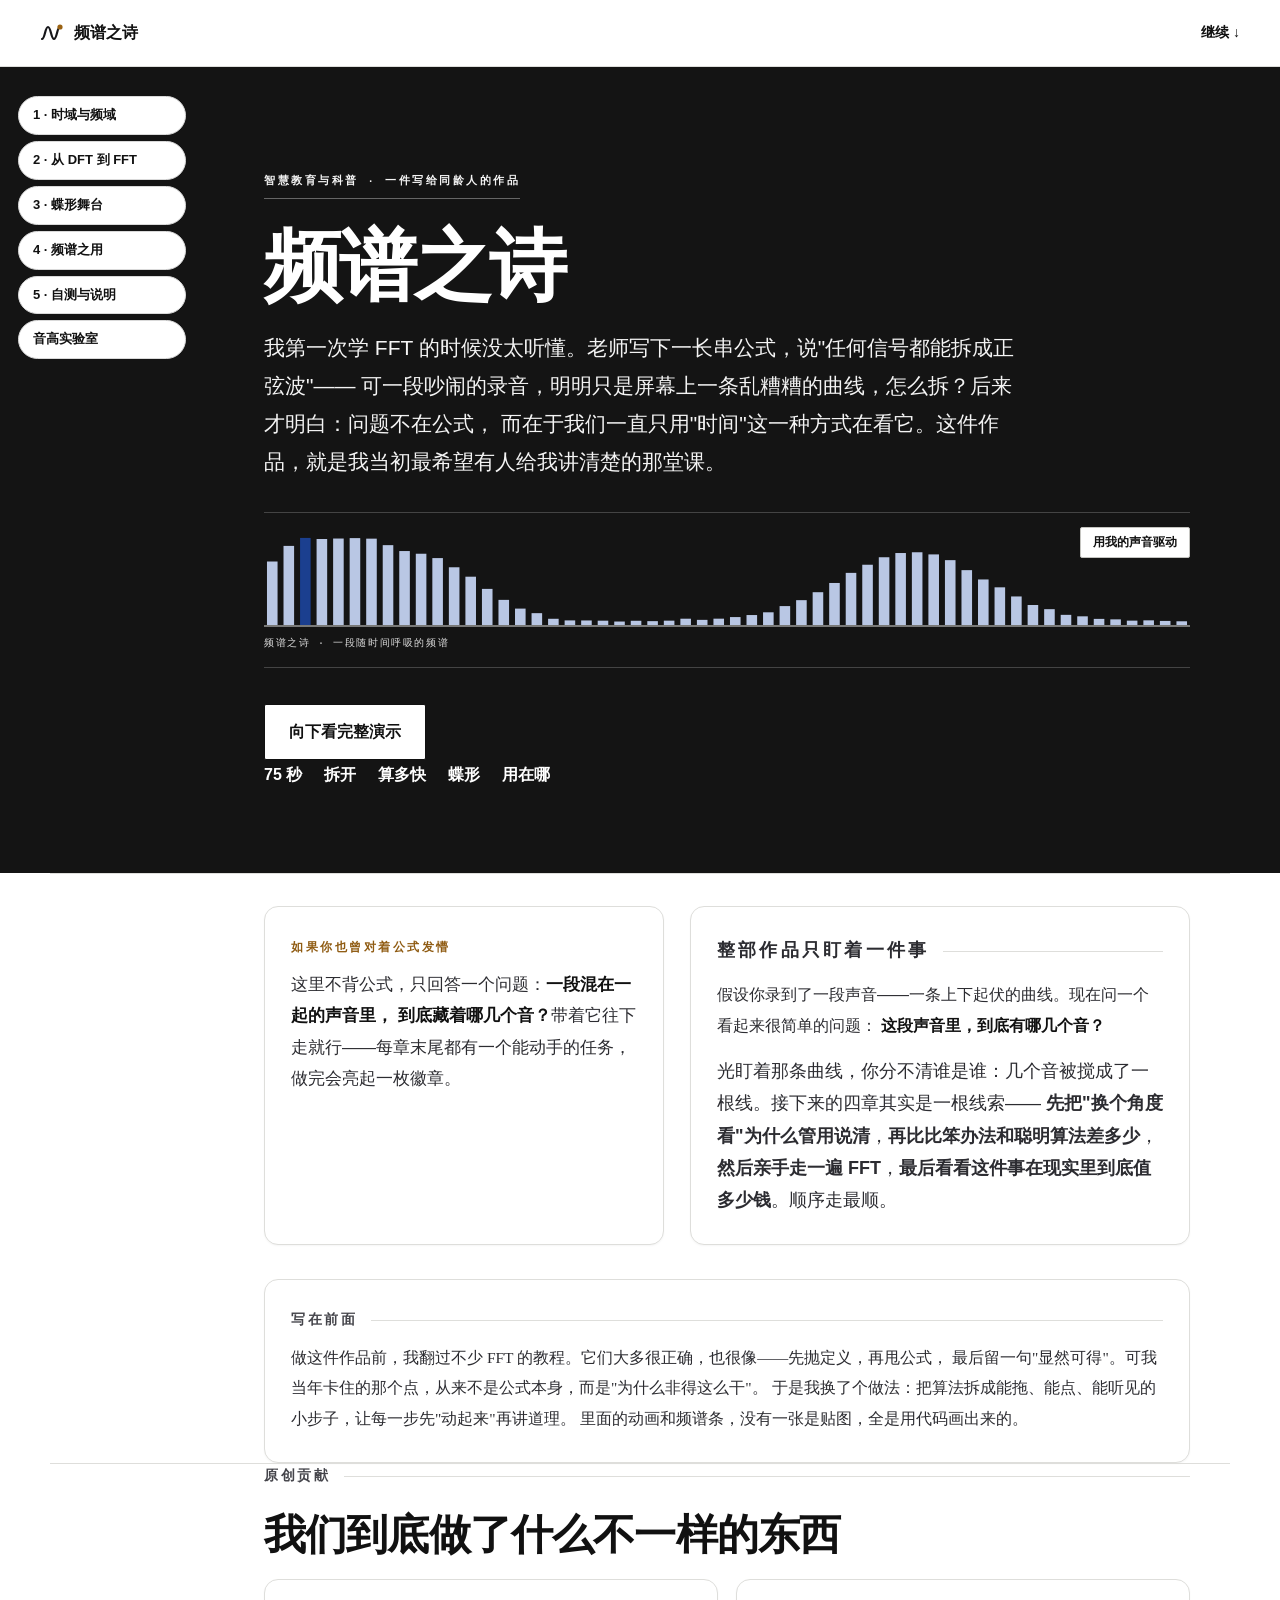
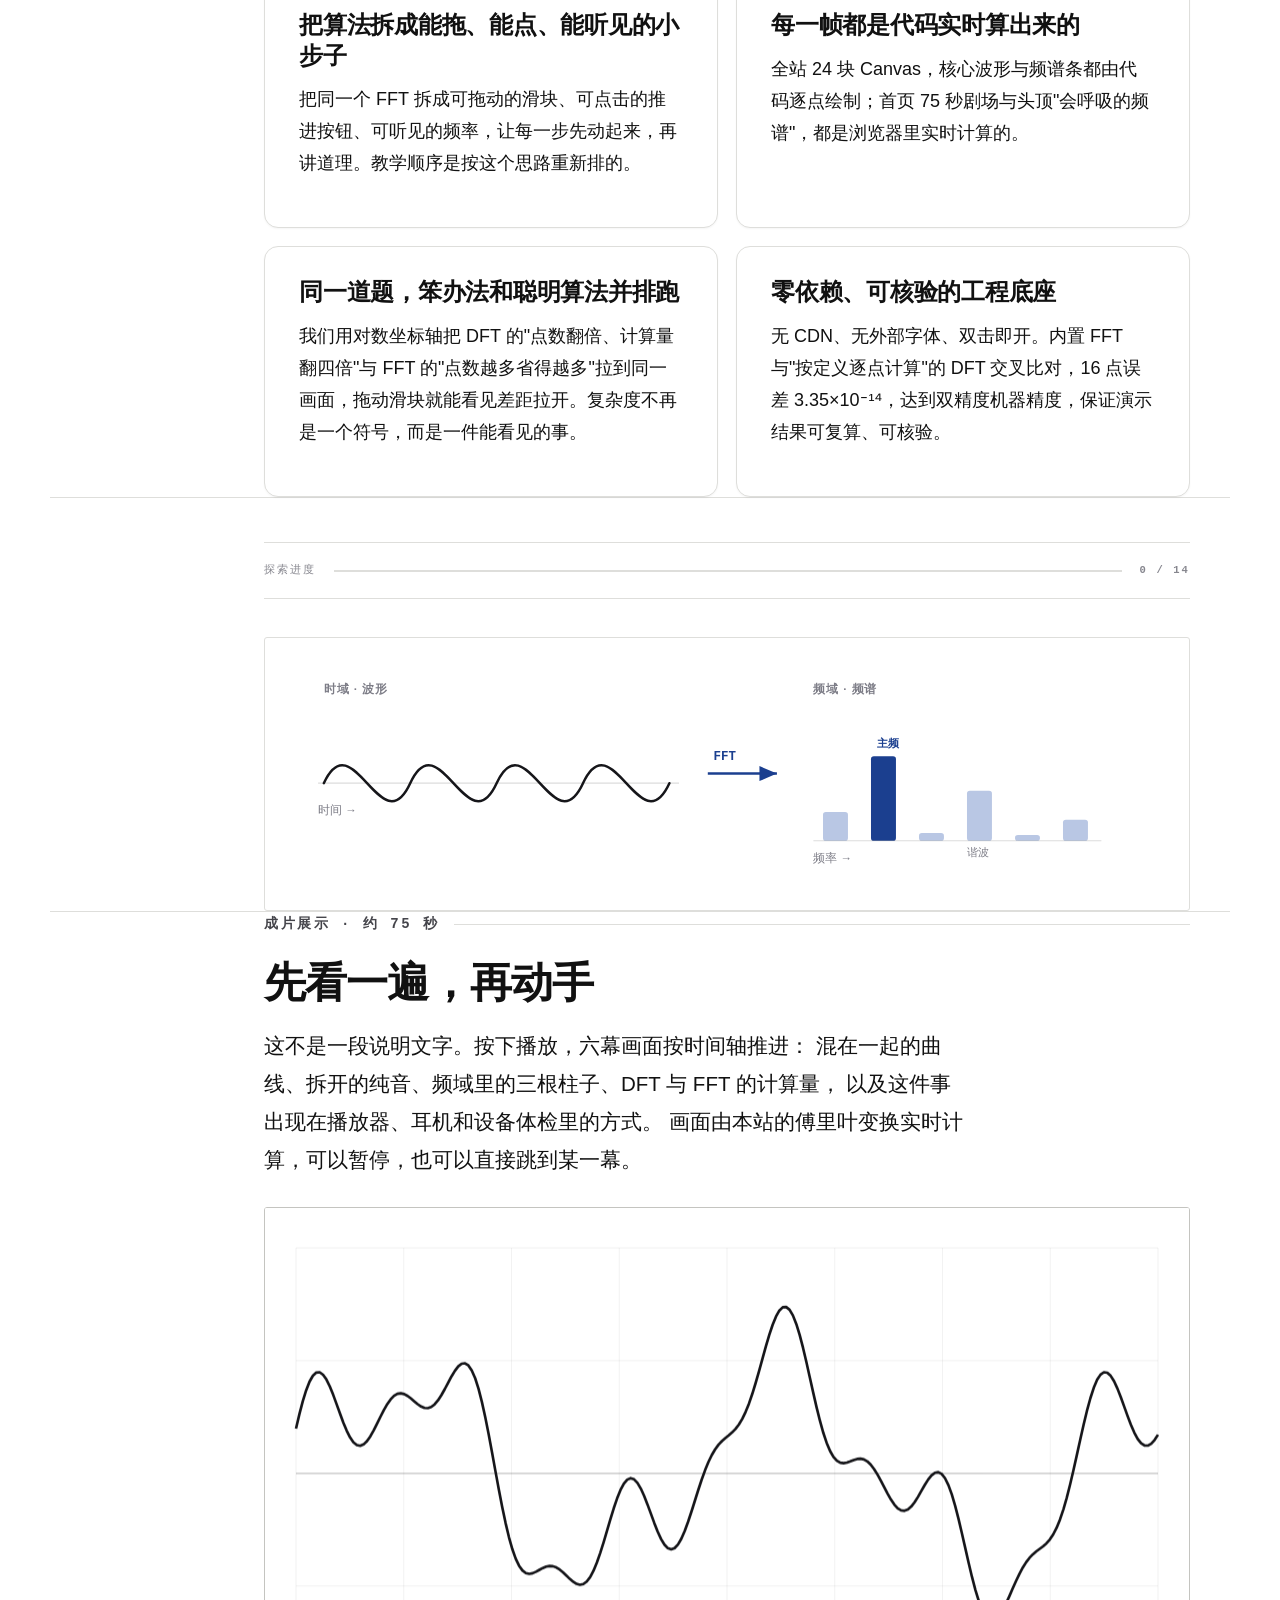
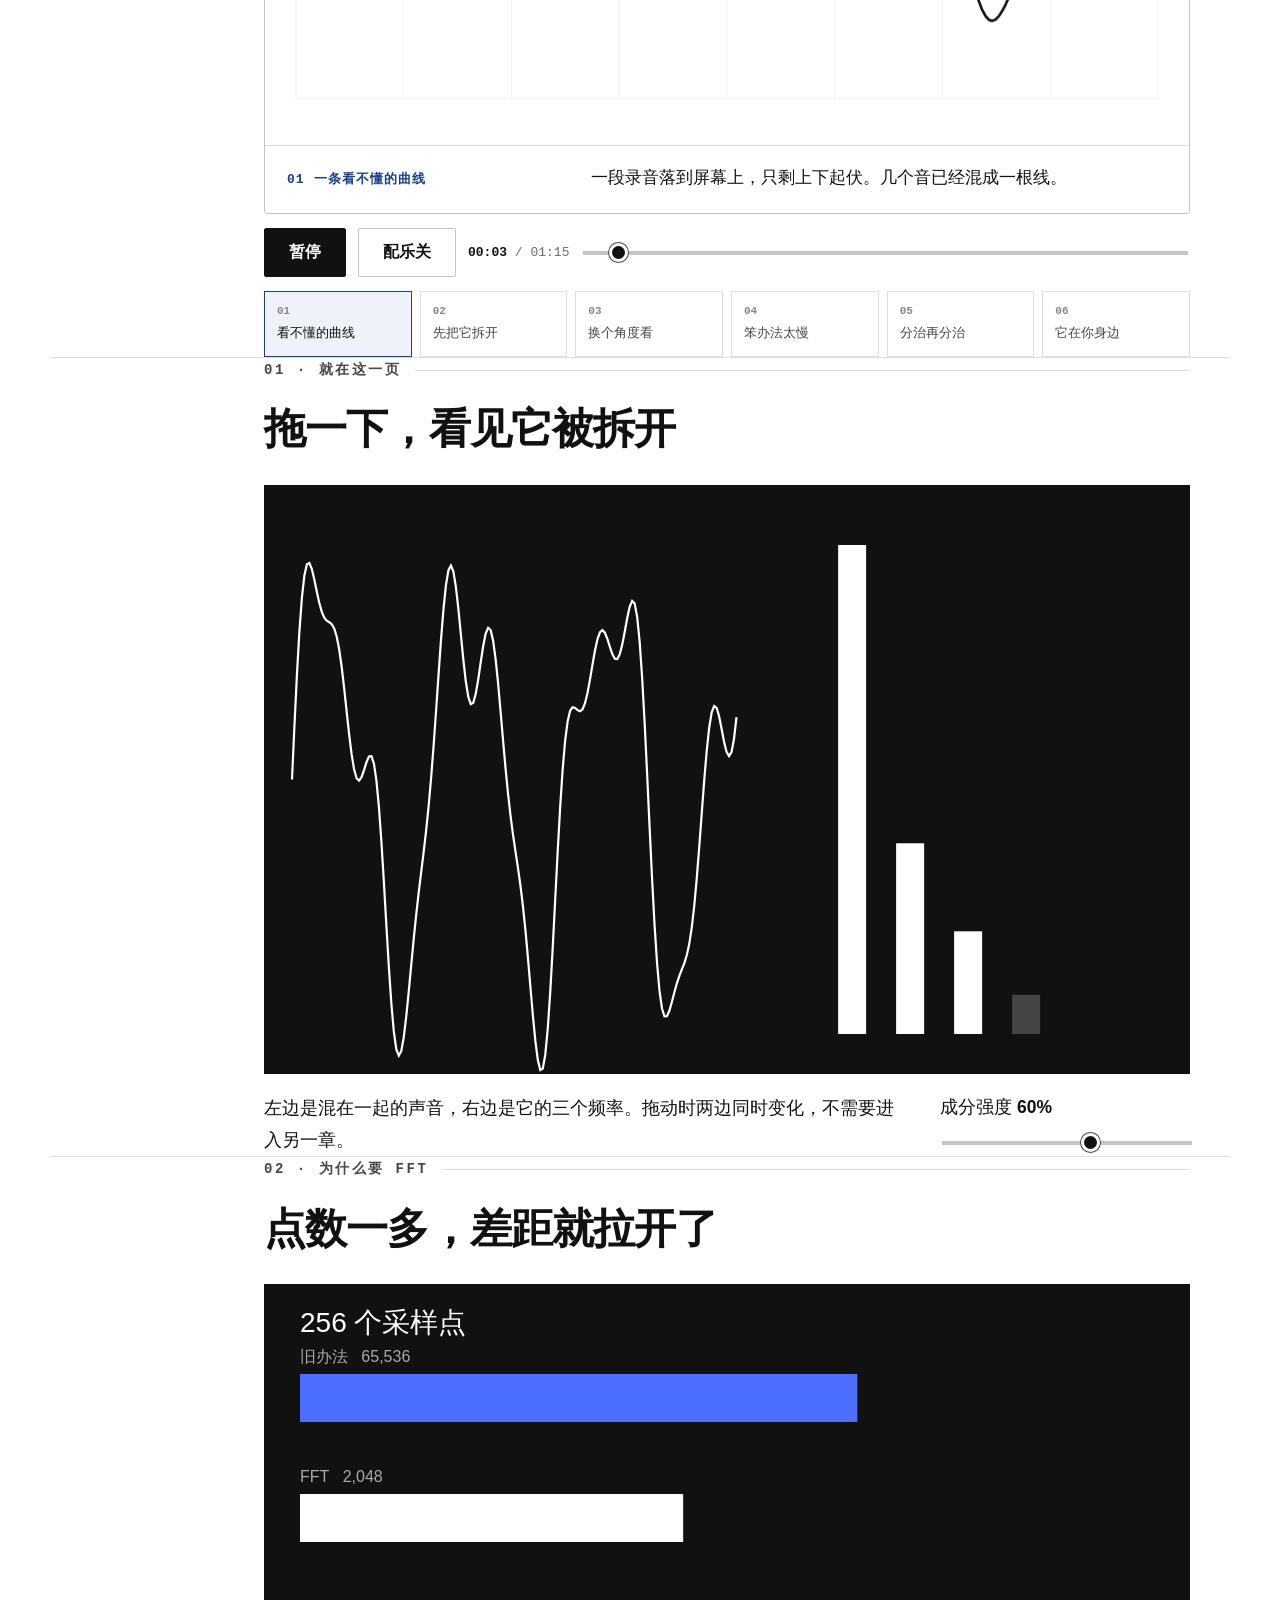
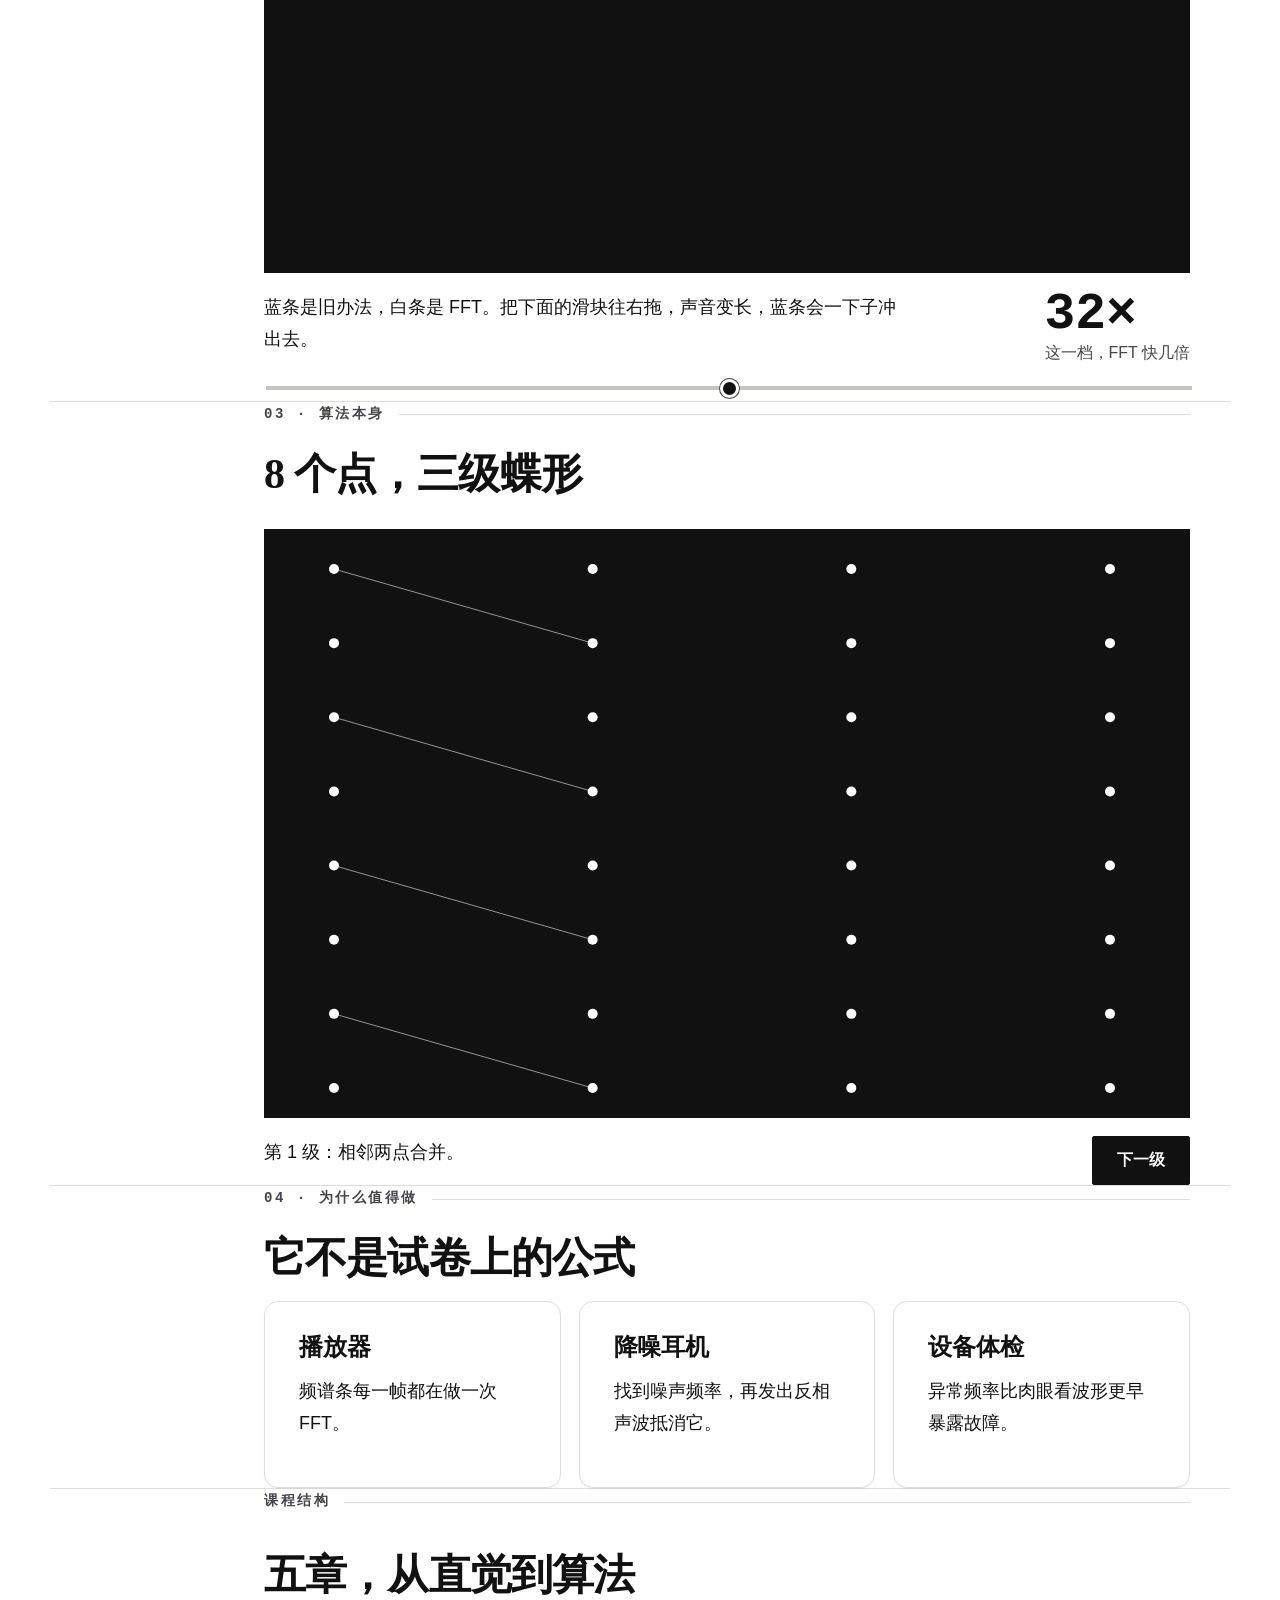
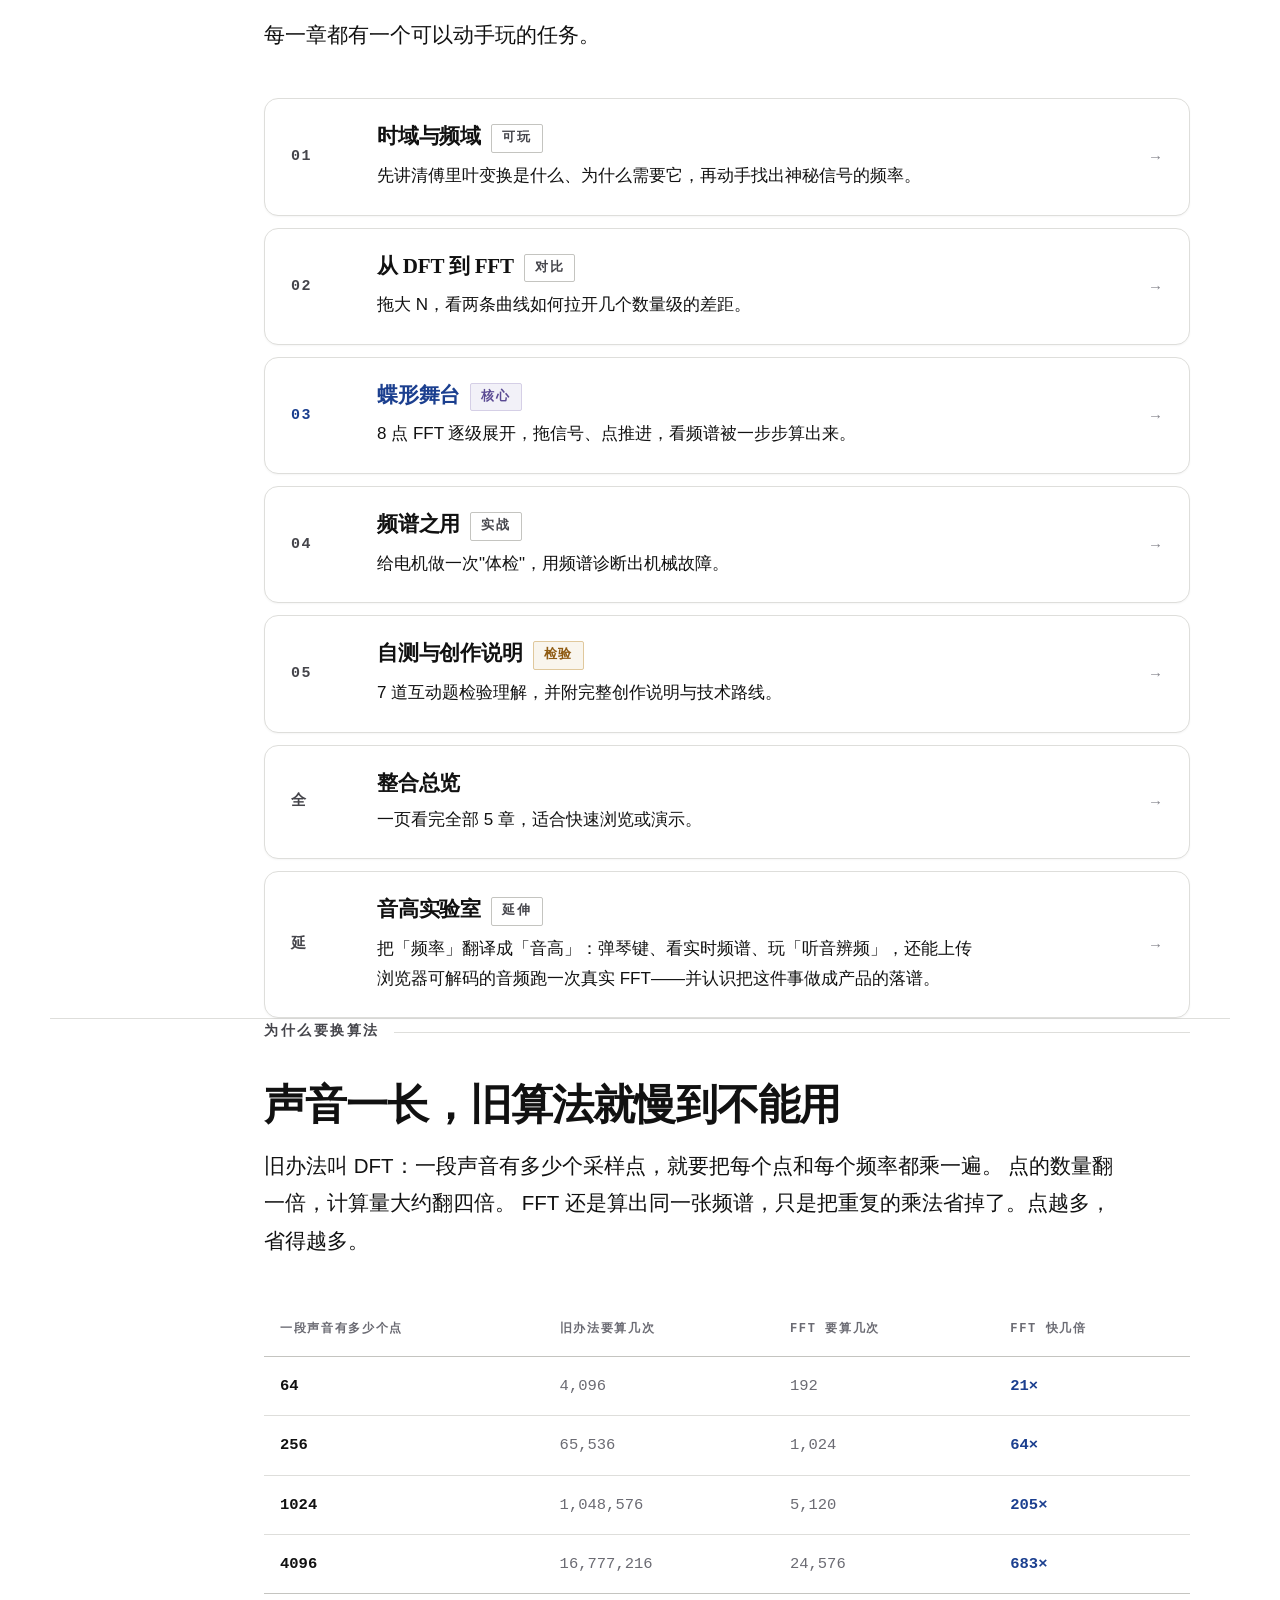
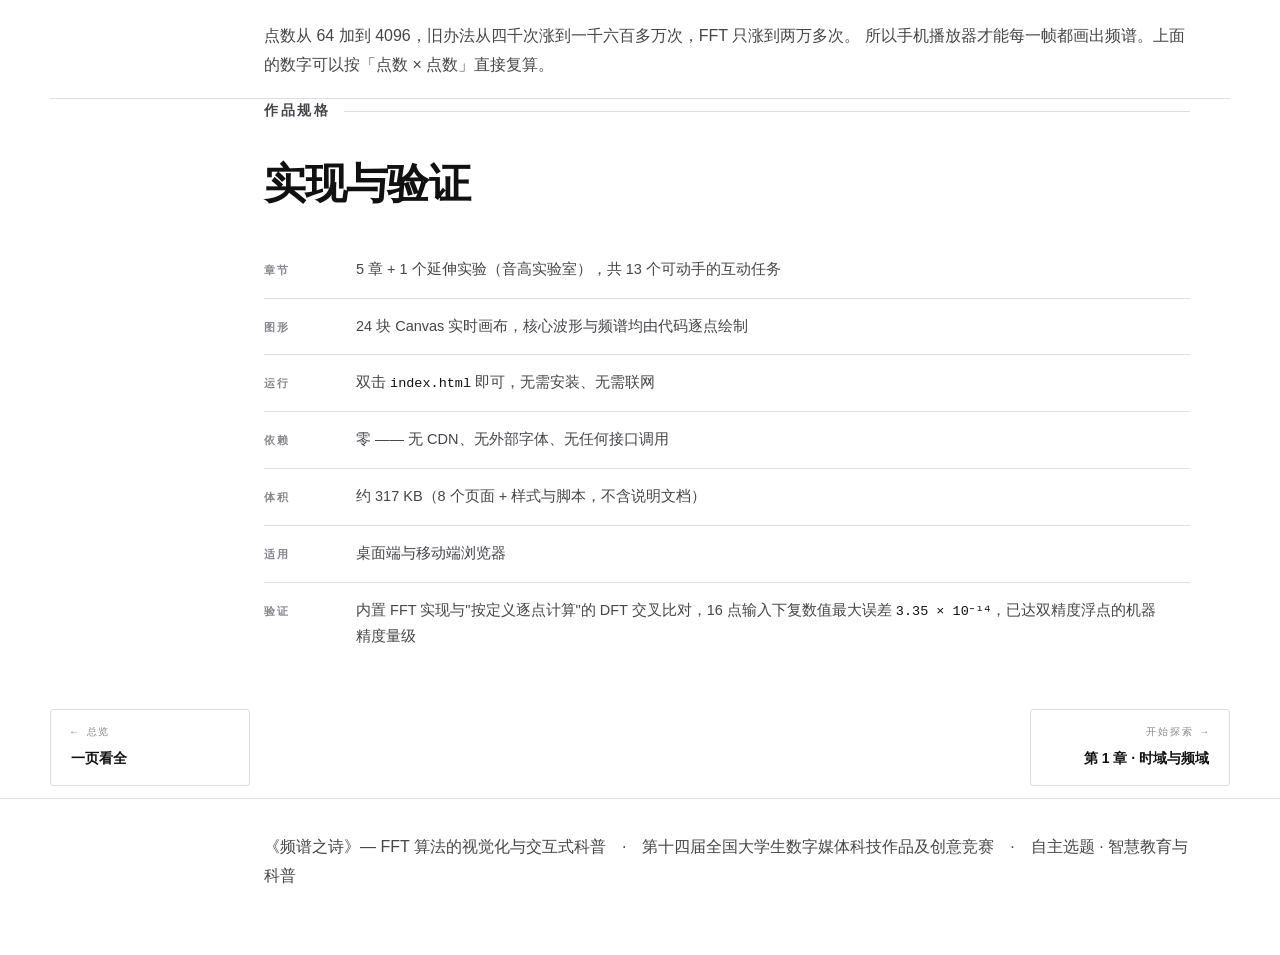
==== commit 3f58bd6c: "文案修订：去掉拟人化与自我评价表述，任务数校正为 13 - 删除首页结尾"如果它让你少了一点显然…就达到了目的"的抒情收尾 - 去掉"别急""先别被公式吓到""你会亲眼看到"等模拟口吻 - 删除对同类" ====
--- a/index.html
+++ b/index.html
@@ -7,11 +7,11 @@
 <!-- __sp_head -->
 <link rel="icon" href="data:image/svg+xml,%3Csvg xmlns='http://www.w3.org/2000/svg' viewBox='0 0 24 24'%3E%3Crect width='24' height='24' rx='3' fill='%2316161A'/%3E%3Cpath d='M3.5 17.5C6.2 17.5 6.2 7.5 9 7.5s2.8 10 5.5 10 2.8-10 5.5-10' stroke='%23FBFAF7' stroke-width='2.1' fill='none' stroke-linecap='round'/%3E%3Ccircle cx='20' cy='7.5' r='2.3' fill='%239A6212'/%3E%3C/svg%3E">
 <meta name="theme-color" content="#FFFFFF">
-<meta name="description" content="把 FFT（快速傅里叶变换）从一条教材公式，变成可拖动、看得见的交互实验：五章与 1 个延伸实验、共 14 个互动任务，全部图形由代码实时绘制。零依赖、离线可跑。">
+<meta name="description" content="把 FFT（快速傅里叶变换）从一条教材公式，变成可拖动、看得见的交互实验：五章与 1 个延伸实验、共 13 个互动任务，全部图形由代码实时绘制。零依赖、离线可跑。">
 <meta property="og:type" content="website">
 <meta property="og:locale" content="zh_CN">
 <meta property="og:title" content="频谱之诗 · FFT 算法的视觉化与交互式科普">
-<meta property="og:description" content="把 FFT（快速傅里叶变换）从一条教材公式，变成可拖动、看得见的交互实验：五章与 1 个延伸实验、共 14 个互动任务，全部图形由代码实时绘制。零依赖、离线可跑。">
+<meta property="og:description" content="把 FFT（快速傅里叶变换）从一条教材公式，变成可拖动、看得见的交互实验：五章与 1 个延伸实验、共 13 个互动任务，全部图形由代码实时绘制。零依赖、离线可跑。">
 <meta name="twitter:card" content="summary">
 <link rel="stylesheet" href="assets/css/main.css?v=1791815400">
 <style>
@@ -229,7 +229,7 @@
     <div class="analogy">
       <div class="ai">如果你也曾对着公式发懵</div>
     <div class="at">
-        别急。我们不背公式，只回答一个你其实早就问过的问题：<b>一段混在一起的声音里，
+        这里不背公式，只回答一个问题：<b>一段混在一起的声音里，
         到底藏着哪几个音？</b>带着它往下走就行——每章末尾都有一个能动手的任务，做完会亮起一枚徽章。
       </div>
     </div>
@@ -253,9 +253,8 @@
       <p class="preface-text">
         做这件作品前，我翻过不少 FFT 的教程。它们大多很正确，也很像——先抛定义，再甩公式，
         最后留一句"显然可得"。可我当年卡住的那个点，从来不是公式本身，而是"为什么非得这么干"。
- 于是我换了个做法：把算法拆成能拖、能点、能听见的小步子，让每一步都先"动起来"再讲道理。
-     里面的动画和频谱条，没有一张是贴图，全是我用代码一点一点画出来的——包括你头顶那段会呼吸的频谱。
-        如果它让你对某件事少了一点"显然"、多了一点"原来如此"，那这件作品就达到了它的目的。
+ 于是我换了个做法：把算法拆成能拖、能点、能听见的小步子，让每一步先"动起来"再讲道理。
+     里面的动画和频谱条，没有一张是贴图，全是用代码画出来的。
       </p>
     </div>
 
@@ -267,7 +266,7 @@
     <div class="grid grid-2" style="margin-top:8px">
       <div class="card">
         <h3>把算法拆成能拖、能点、能听见的小步子</h3>
-        <p>市面上的 FFT 教程大多"先定义、再公式、最后留一句显然可得"。我们没有另写一套理论，而是把同一个 FFT 拆成可拖动的滑块、可点击的推进按钮、可听见的频率——让每一步先动起来，再讲道理。这是面向同龄学习者的教学设计创新。</p>
+        <p>把同一个 FFT 拆成可拖动的滑块、可点击的推进按钮、可听见的频率，让每一步先动起来，再讲道理。教学顺序是按这个思路重新排的。</p>
       </div>
       <div class="card">
         <h3>每一帧都是代码实时算出来的</h3>
@@ -519,7 +518,7 @@
       <tbody>
         <tr>
           <td>章节</td>
-          <td>5 章 + 1 个延伸实验（音高实验室），共 14 个可动手的互动任务</td>
+          <td>5 章 + 1 个延伸实验（音高实验室），共 13 个可动手的互动任务</td>
         </tr>
         <tr>
           <td>图形</td>
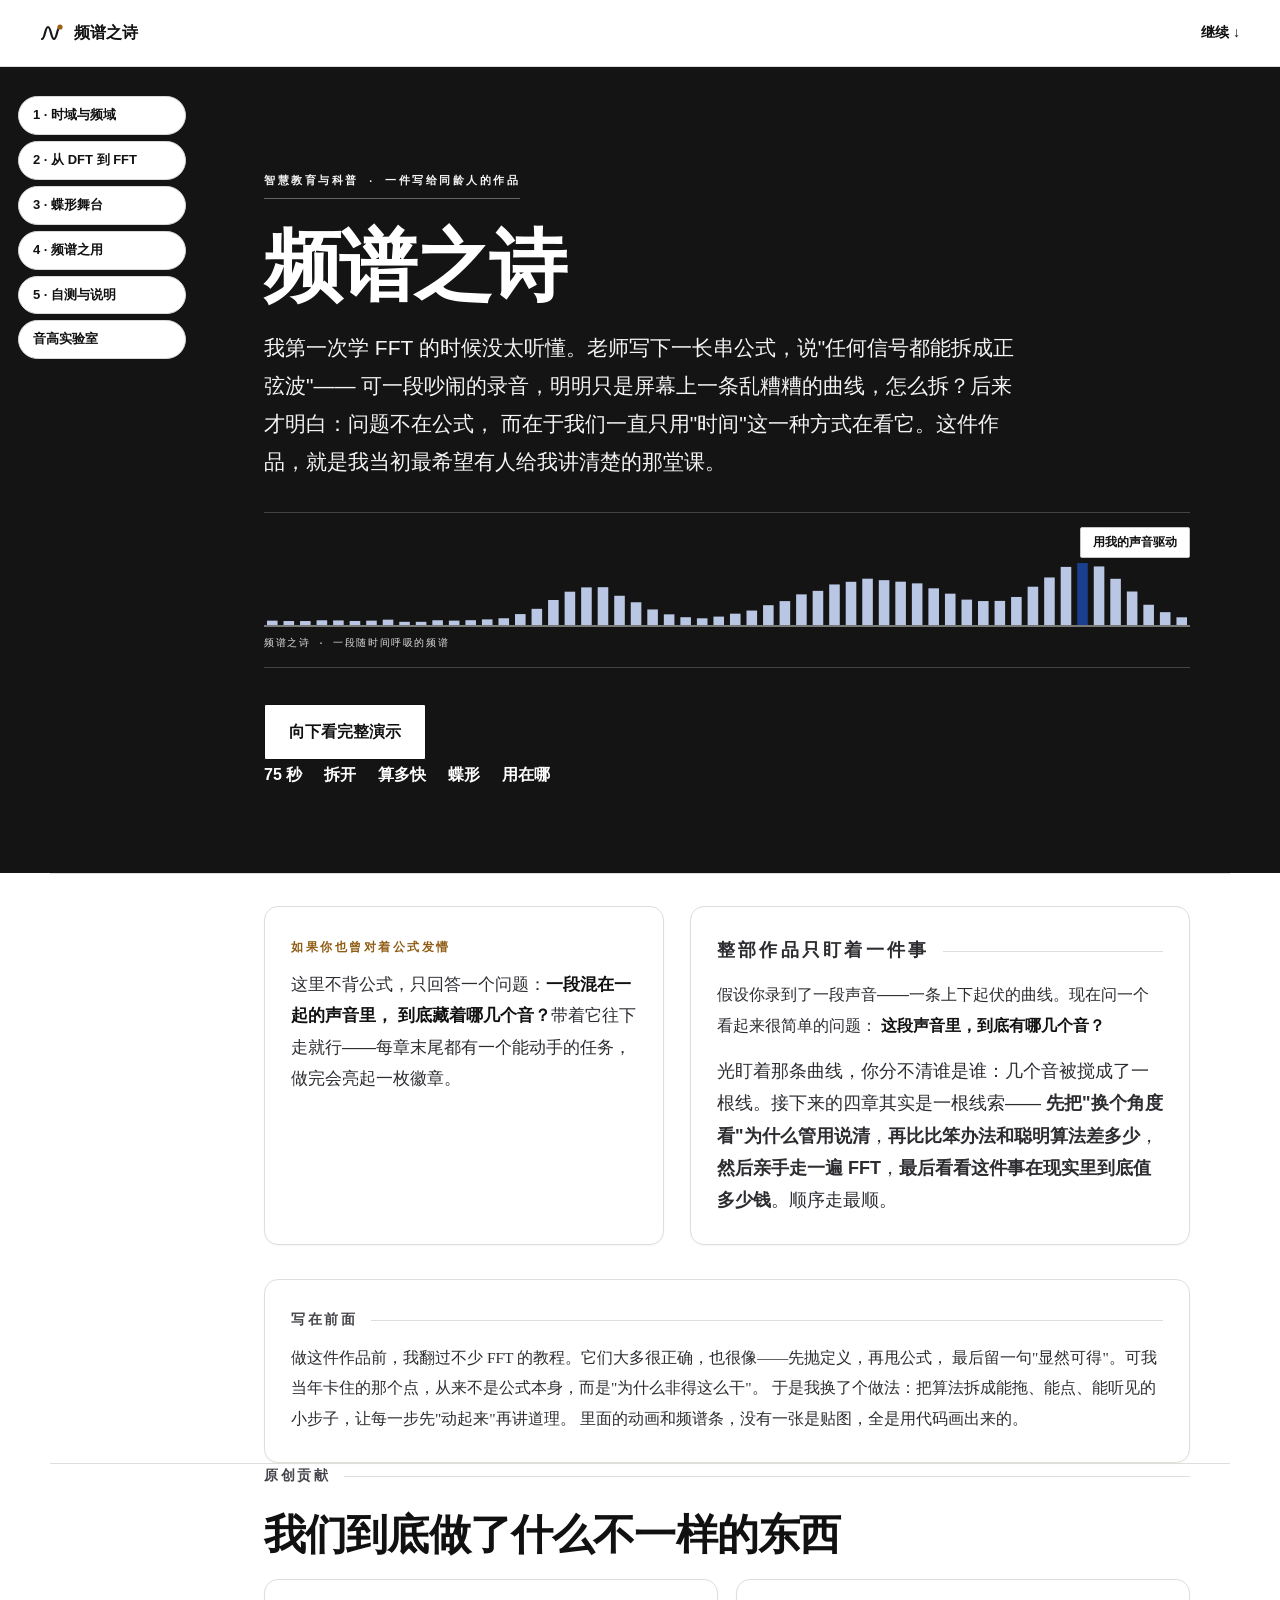
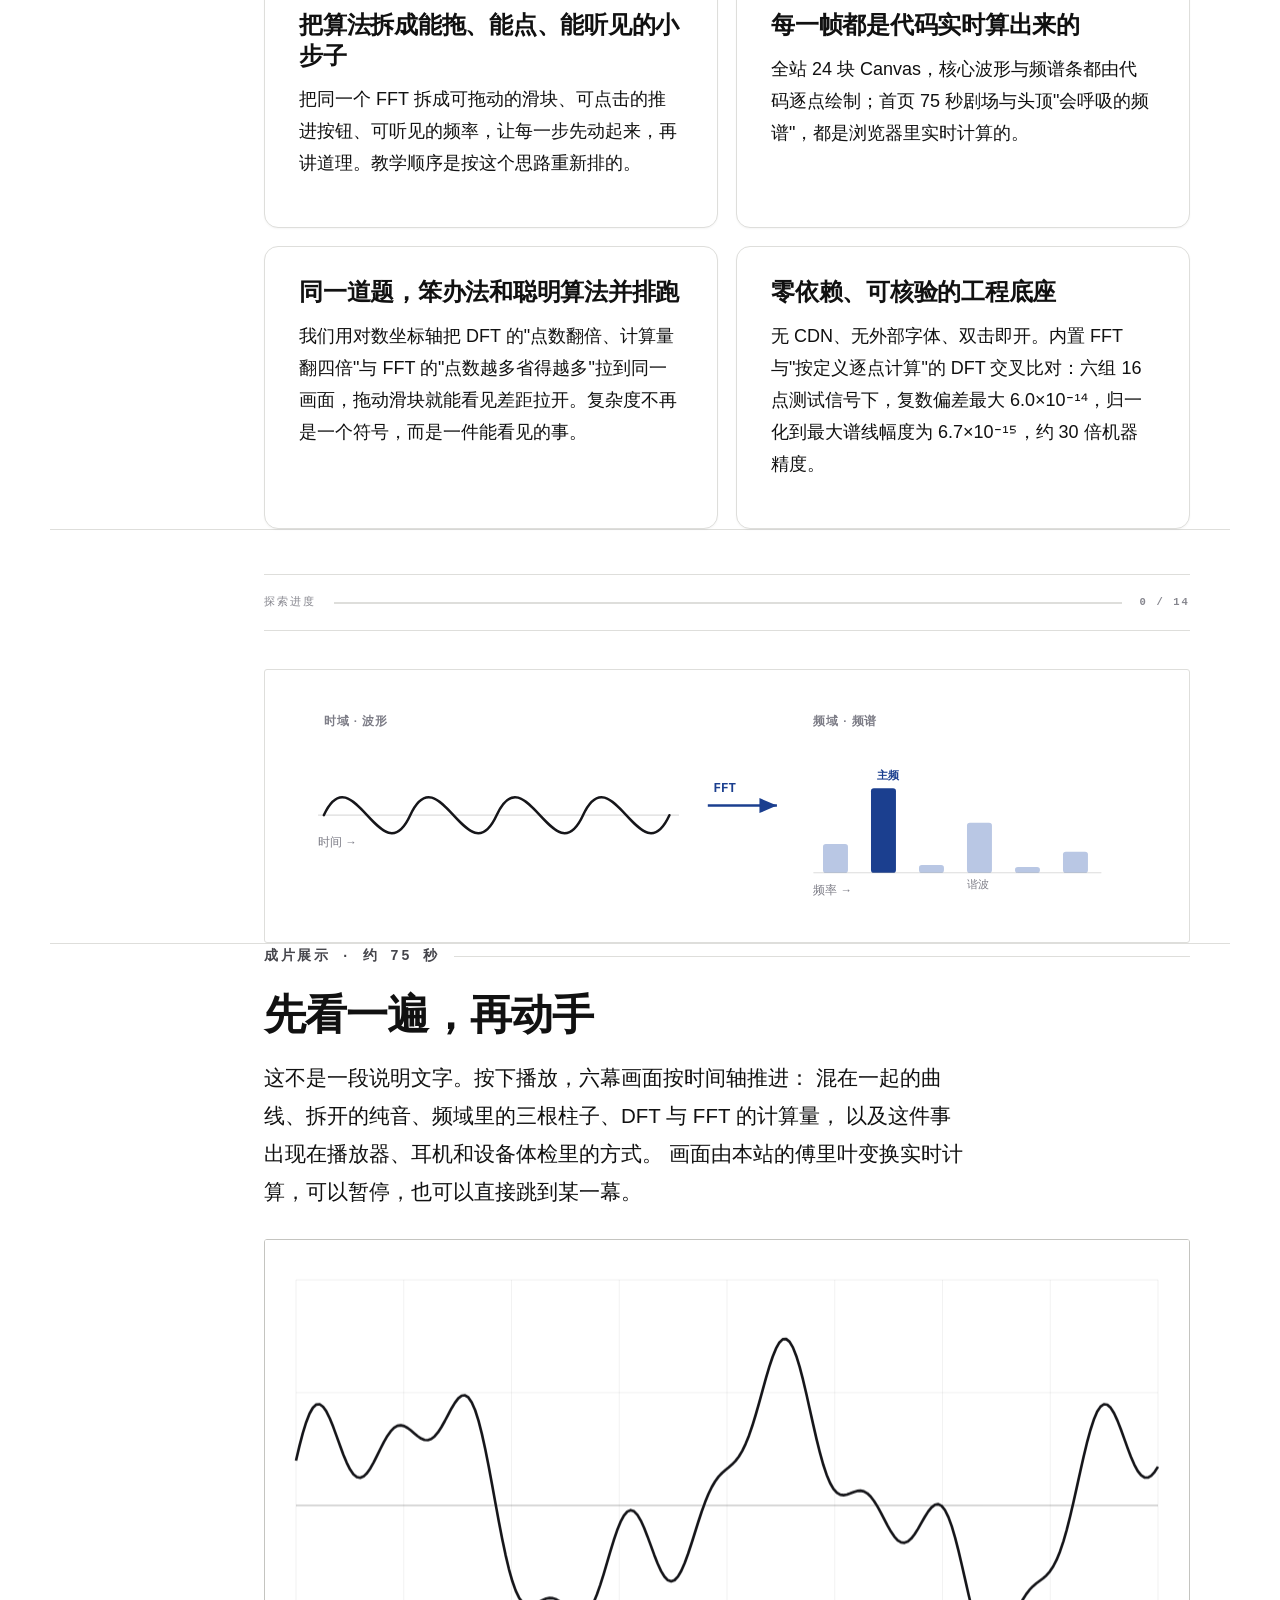
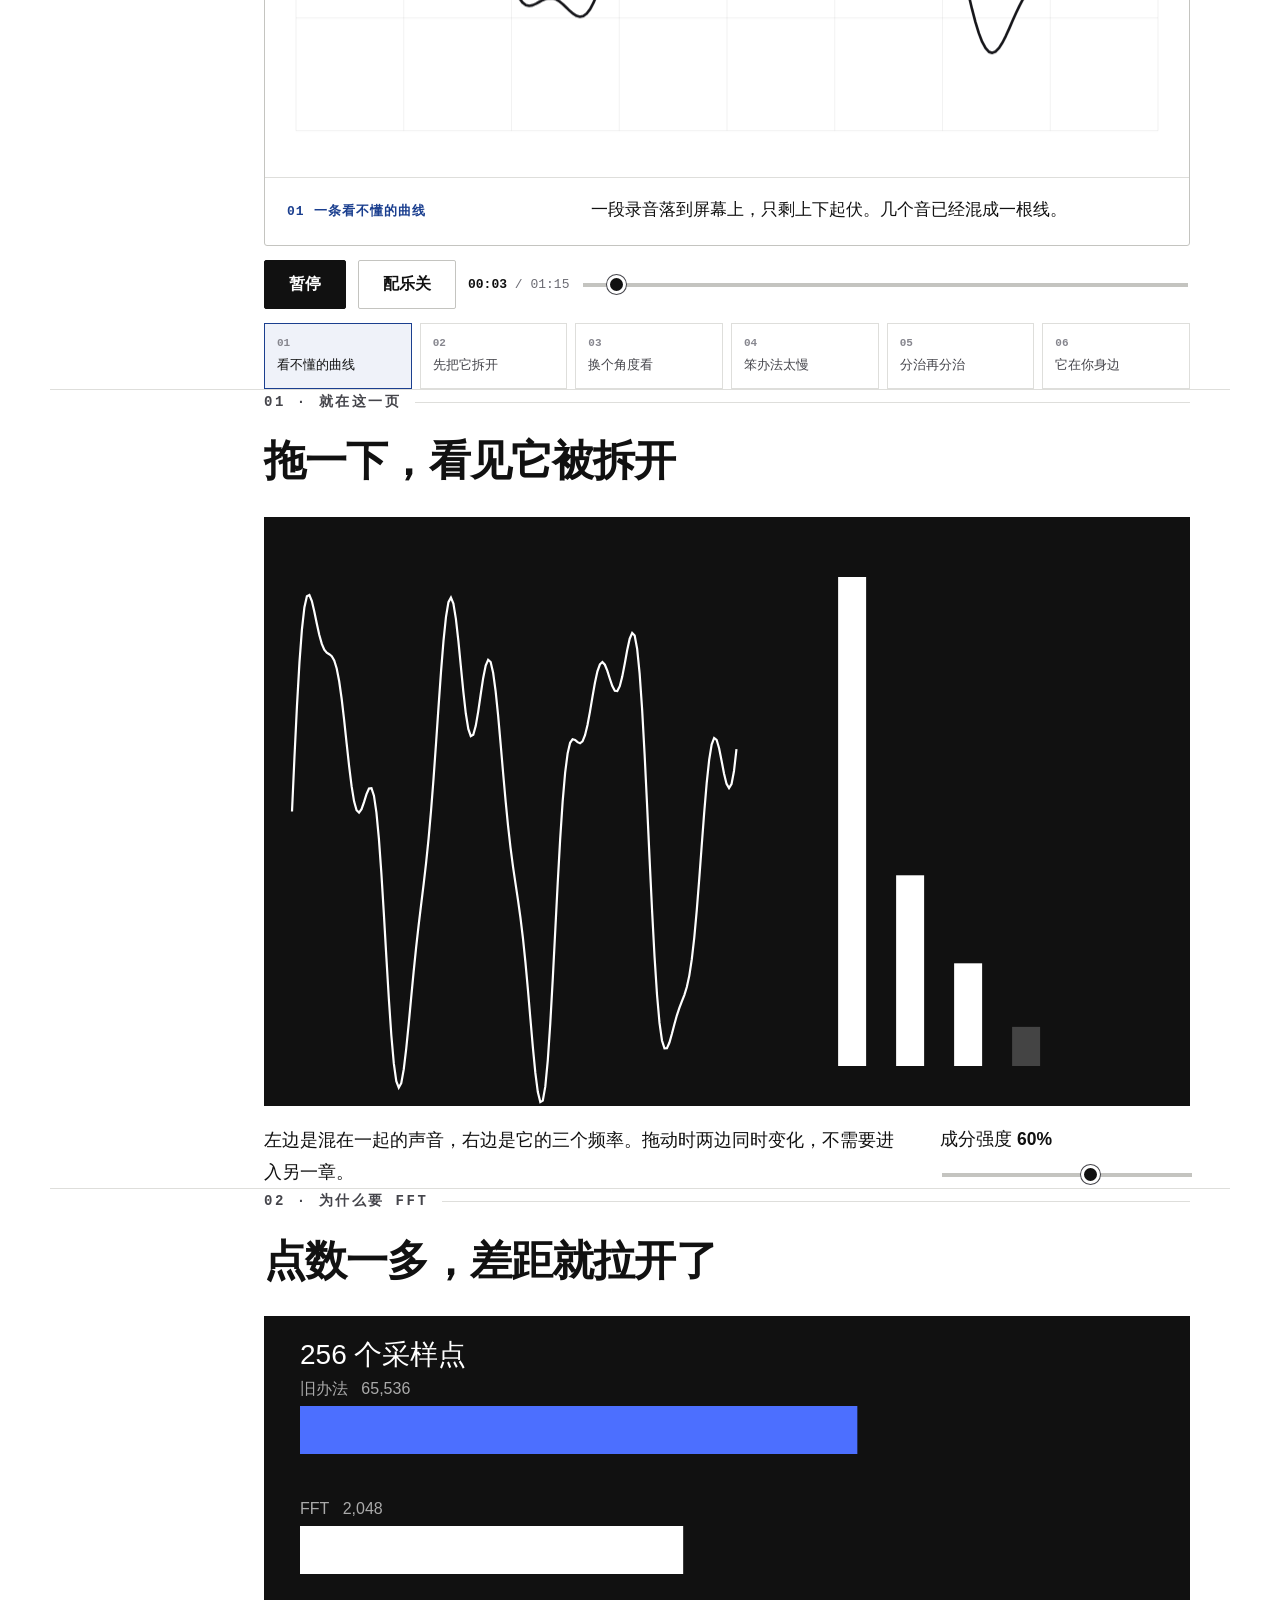
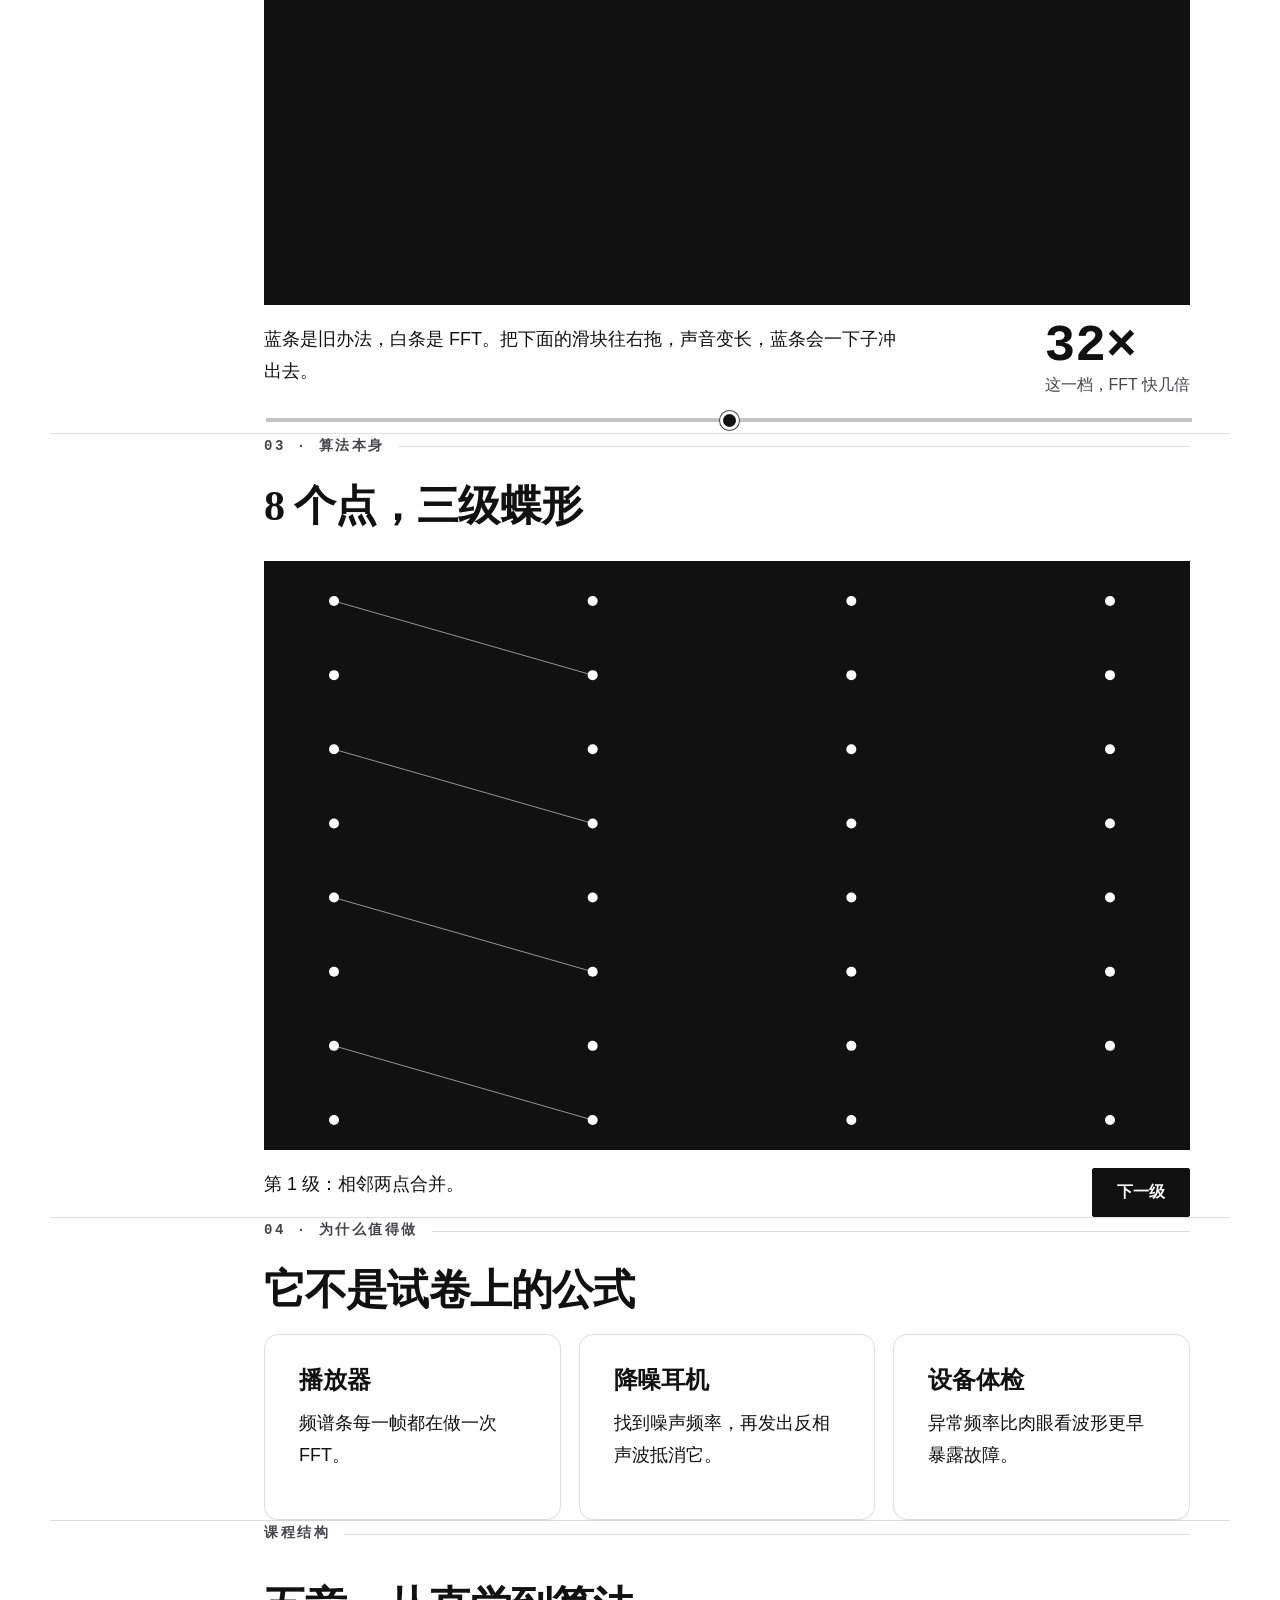
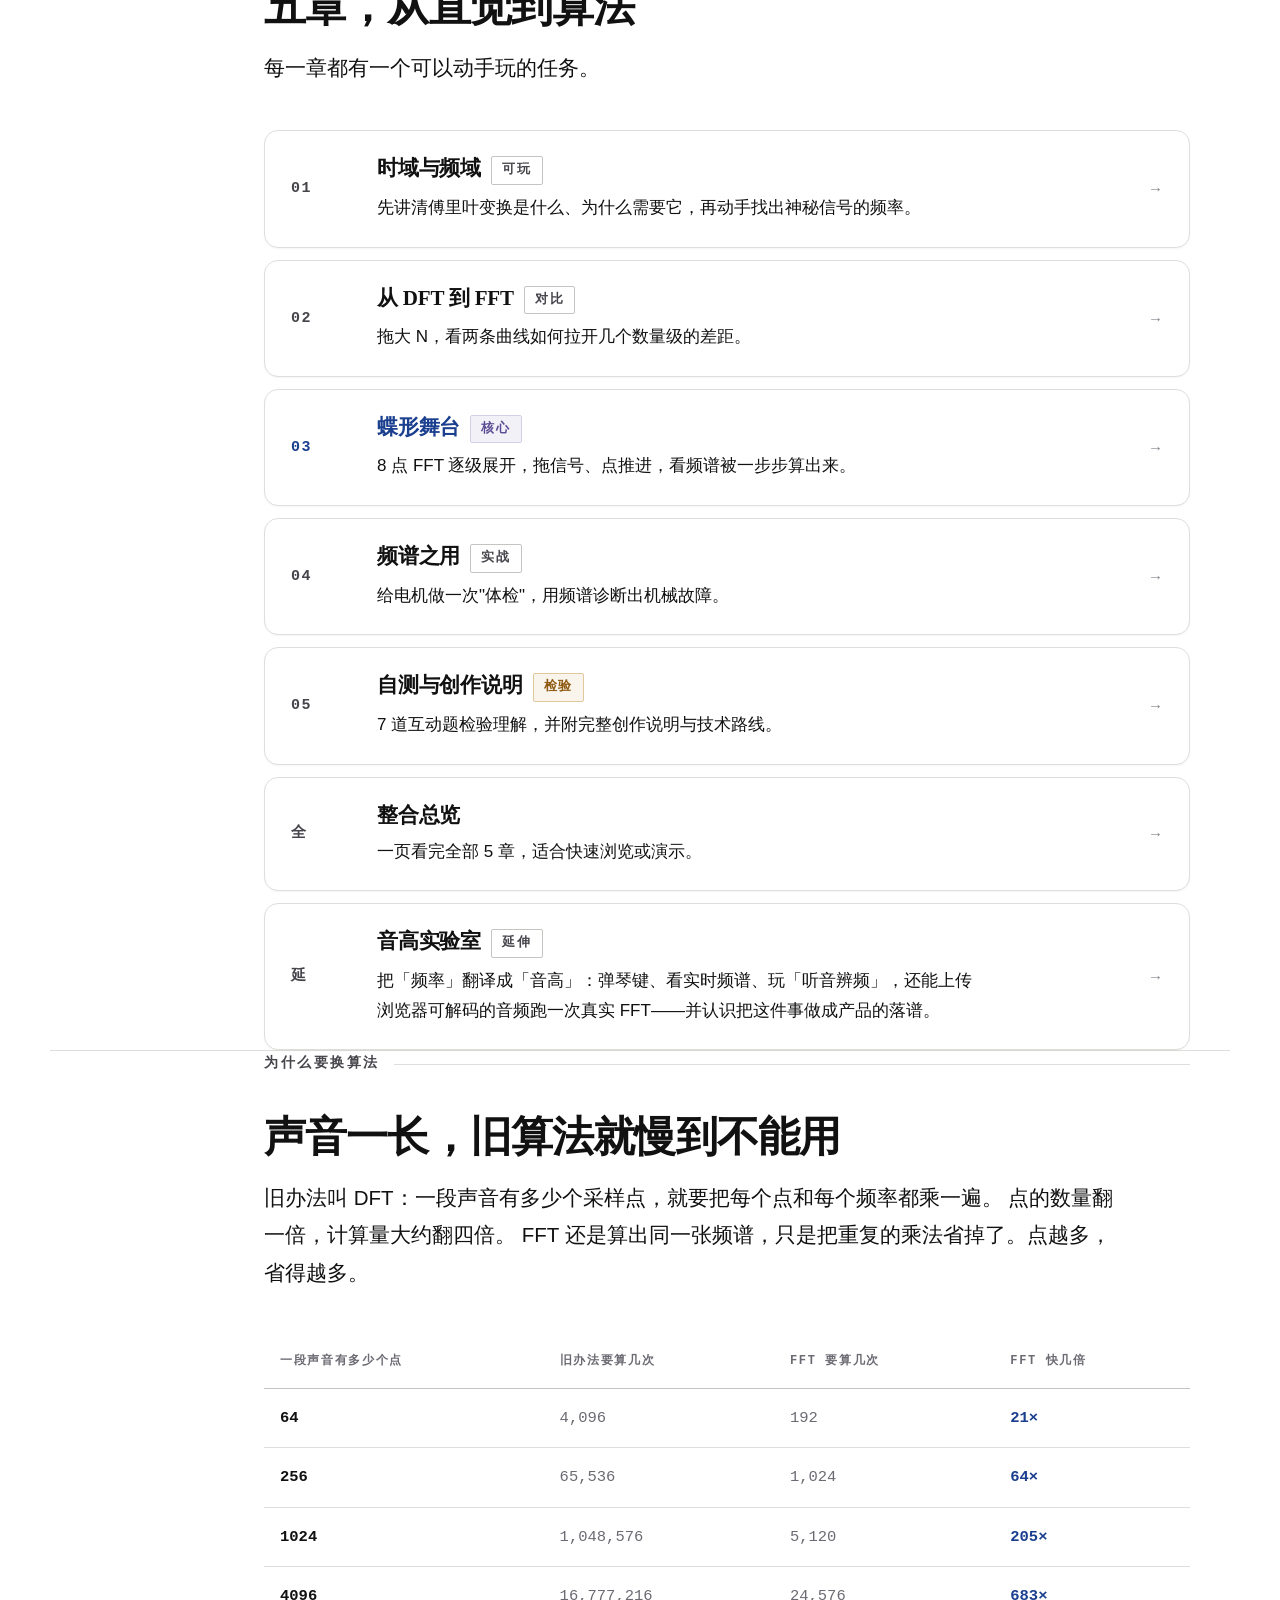
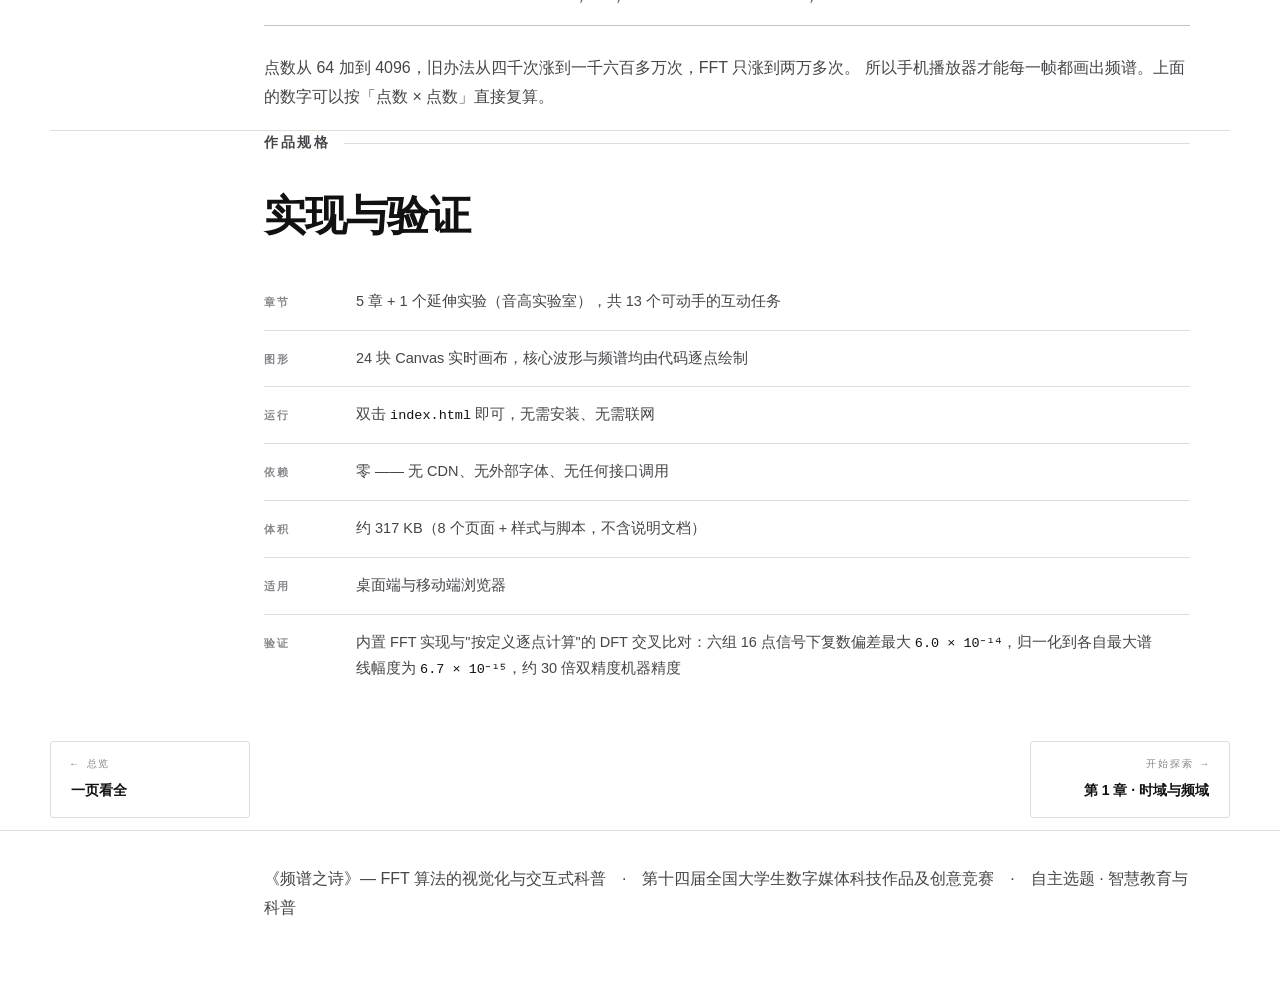
==== commit e4d2cabe: "按实测重算 FFT/DFT 偏差数值，修正总览页任务计数 - 精度口径改为六组 16 点测试信号的归一化偏差 6.7e-15（复数偏差 6.0e-14），   与随包《算法校验》页的实算结果一致 - " ====
--- a/index.html
+++ b/index.html
@@ -278,7 +278,7 @@
       </div>
       <div class="card">
         <h3>零依赖、可核验的工程底座</h3>
-        <p>无 CDN、无外部字体、双击即开。内置 FFT 与"按定义逐点计算"的 DFT 交叉比对，16 点误差 3.35×10⁻¹⁴，达到双精度机器精度，保证演示结果可复算、可核验。</p>
+        <p>无 CDN、无外部字体、双击即开。内置 FFT 与"按定义逐点计算"的 DFT 交叉比对：六组 16 点测试信号下，复数偏差最大 6.0×10⁻¹⁴，归一化到最大谱线幅度为 6.7×10⁻¹⁵，约 30 倍机器精度。</p>
       </div>
     </div>
   </section>
@@ -542,8 +542,9 @@
         </tr>
         <tr>
           <td>验证</td>
-          <td>内置 FFT 实现与"按定义逐点计算"的 DFT 交叉比对，16 点输入下复数值最大误差
-            <span class="mono">3.35 × 10⁻¹⁴</span>，已达双精度浮点的机器精度量级</td>
+          <td>内置 FFT 实现与"按定义逐点计算"的 DFT 交叉比对：六组 16 点信号下复数偏差最大
+            <span class="mono">6.0 × 10⁻¹⁴</span>，归一化到各自最大谱线幅度为
+            <span class="mono">6.7 × 10⁻¹⁵</span>，约 30 倍双精度机器精度</td>
         </tr>
       </tbody>
     </table>
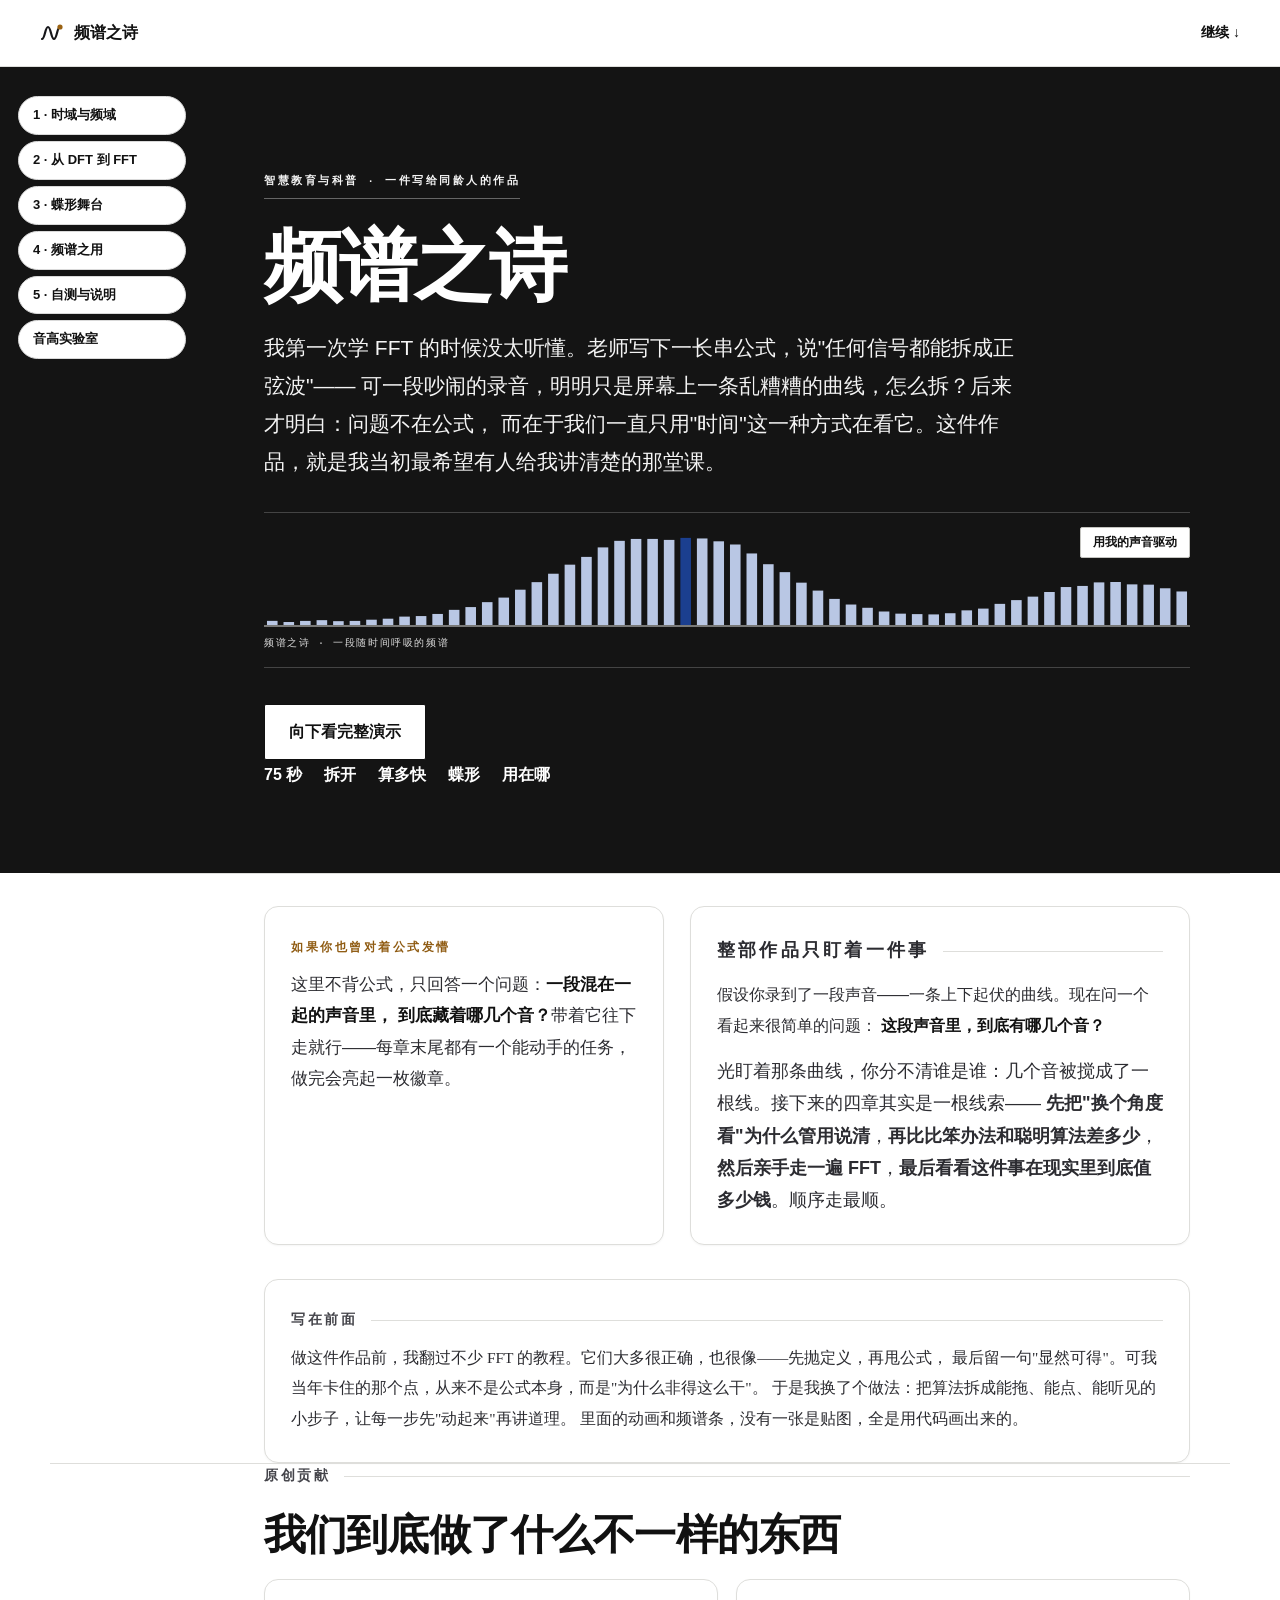
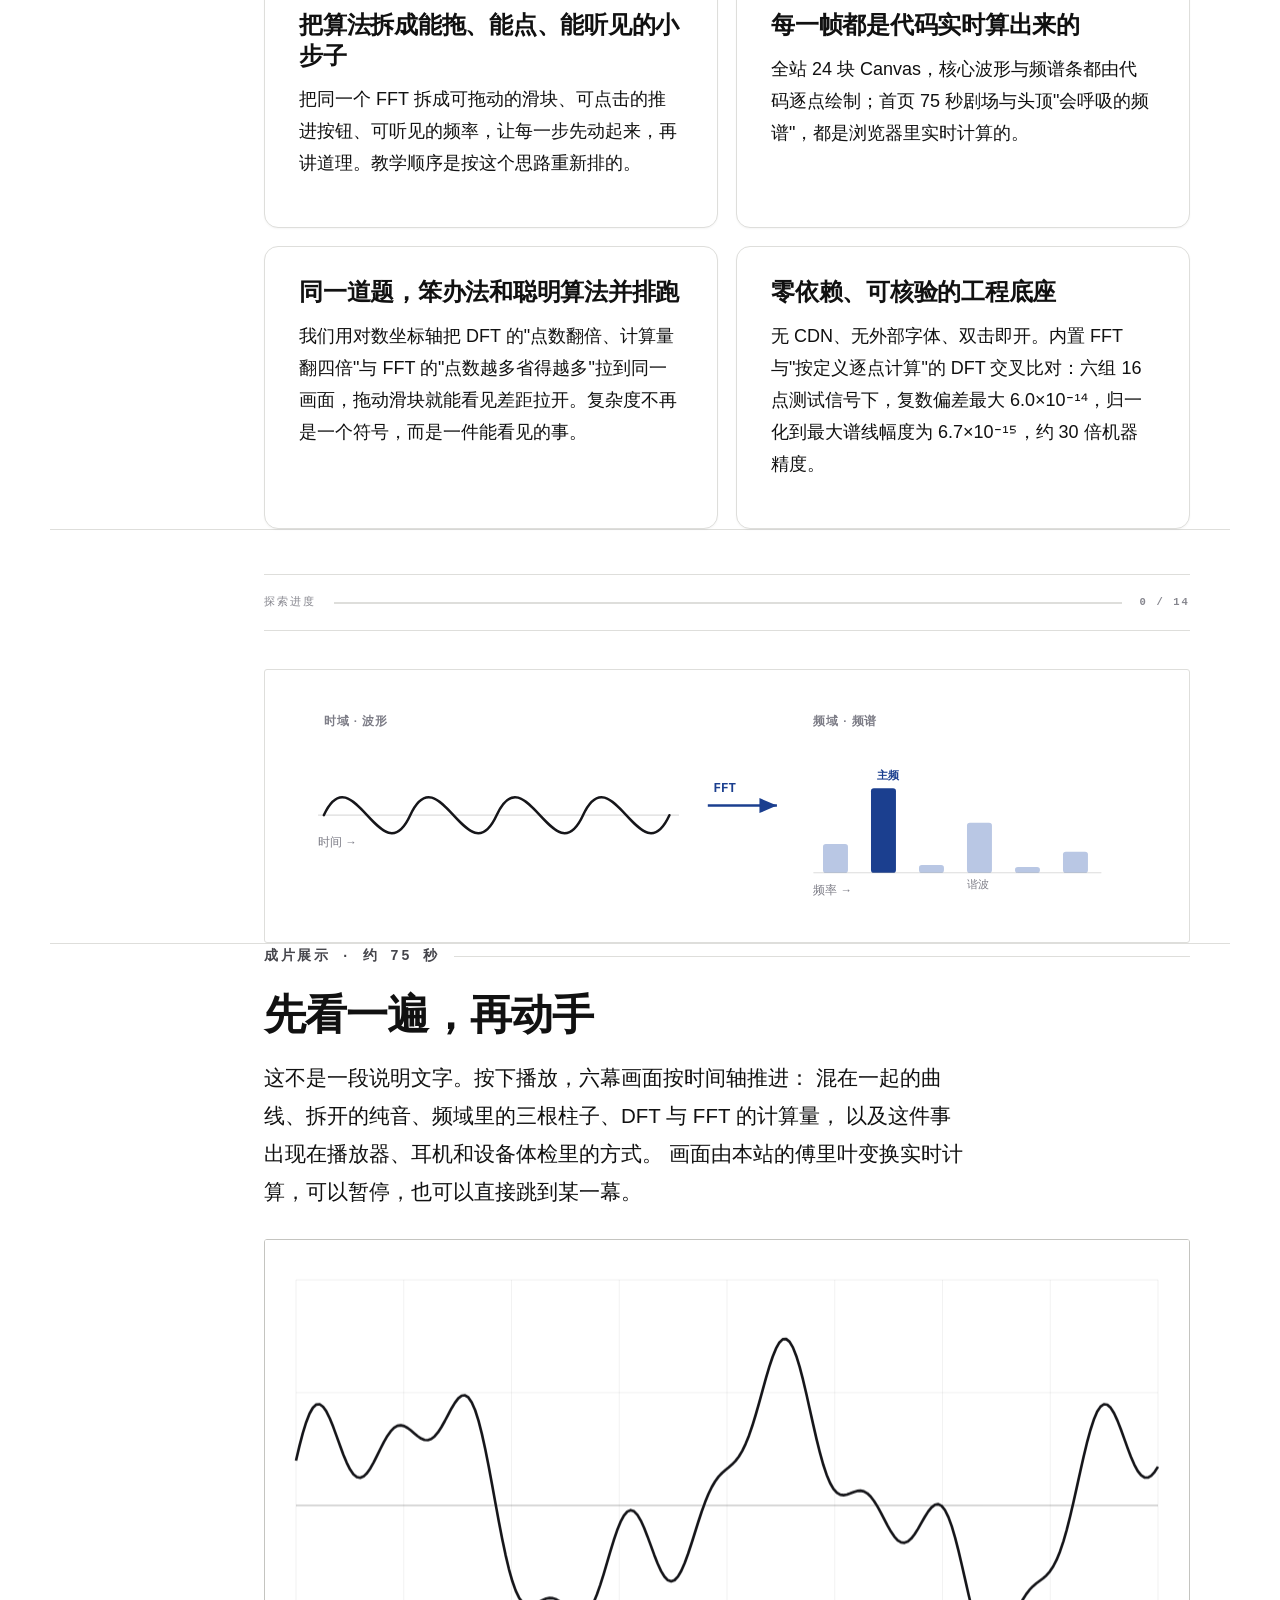
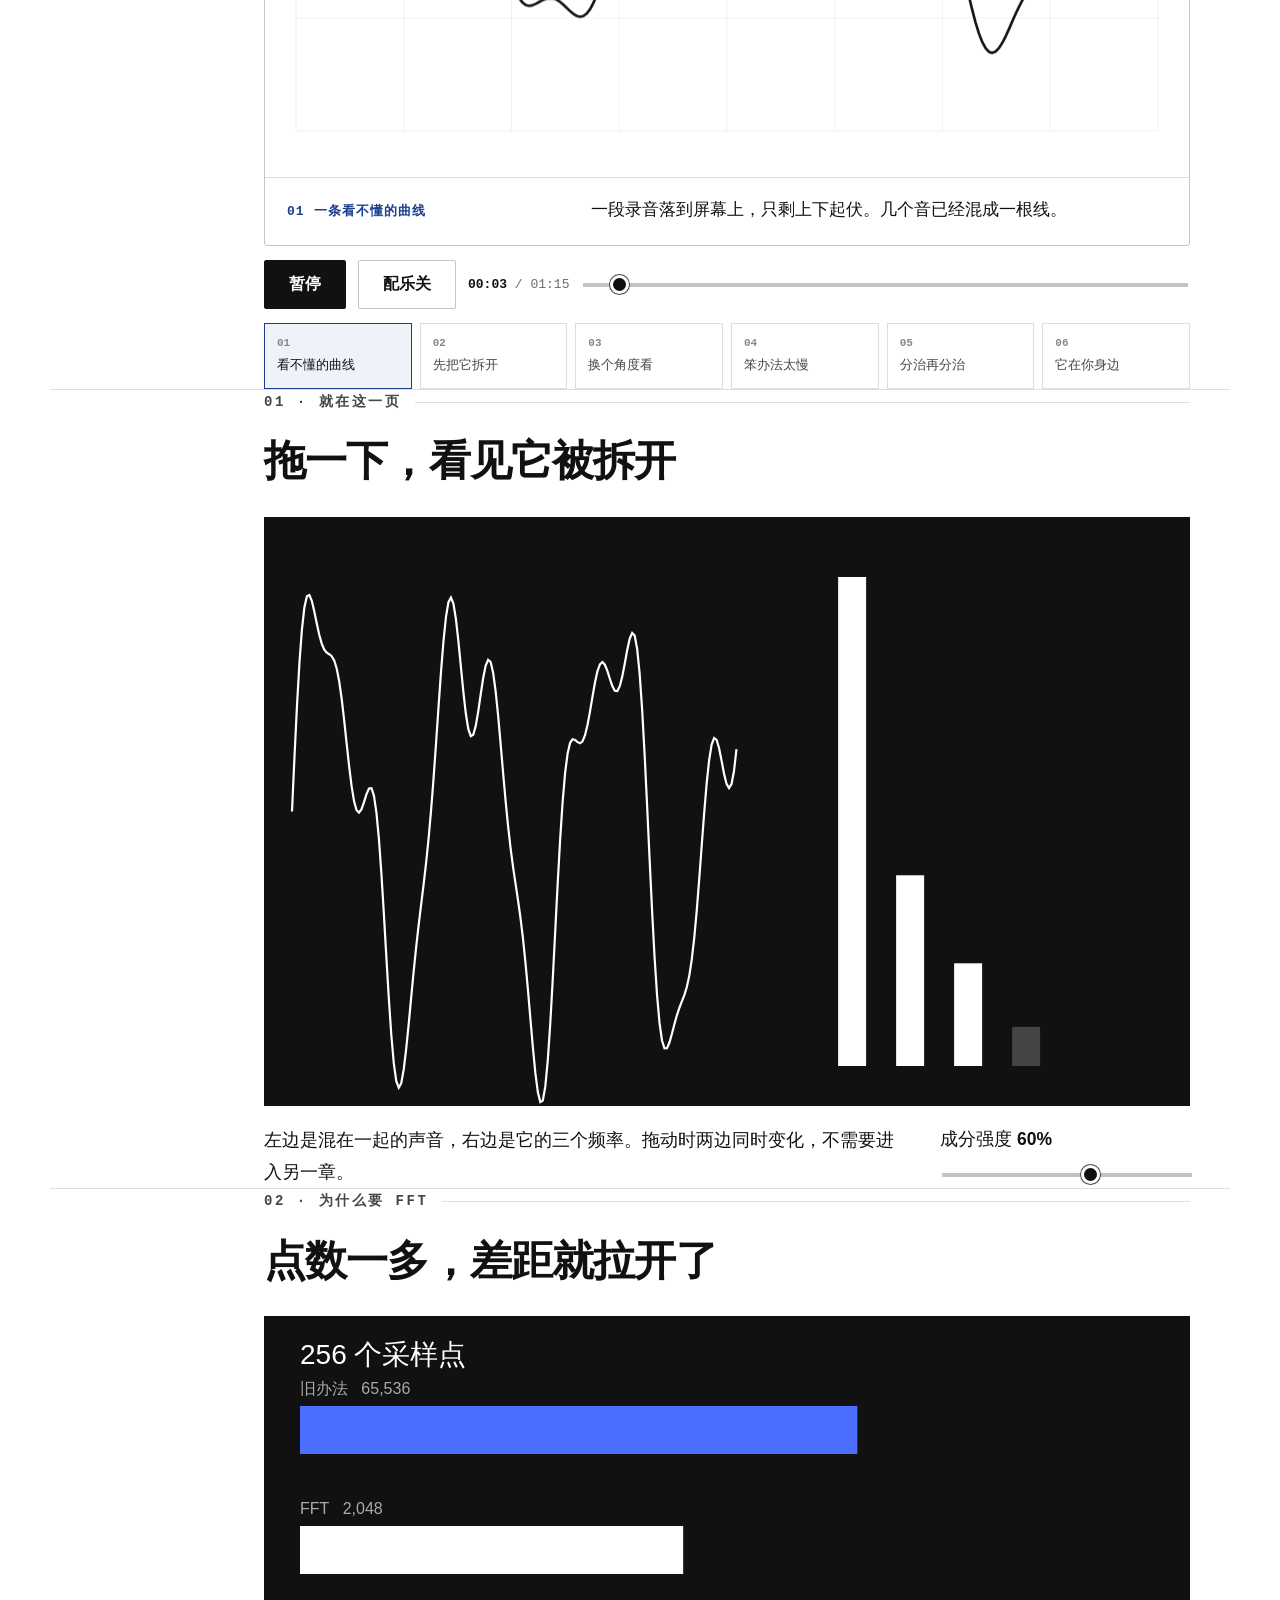
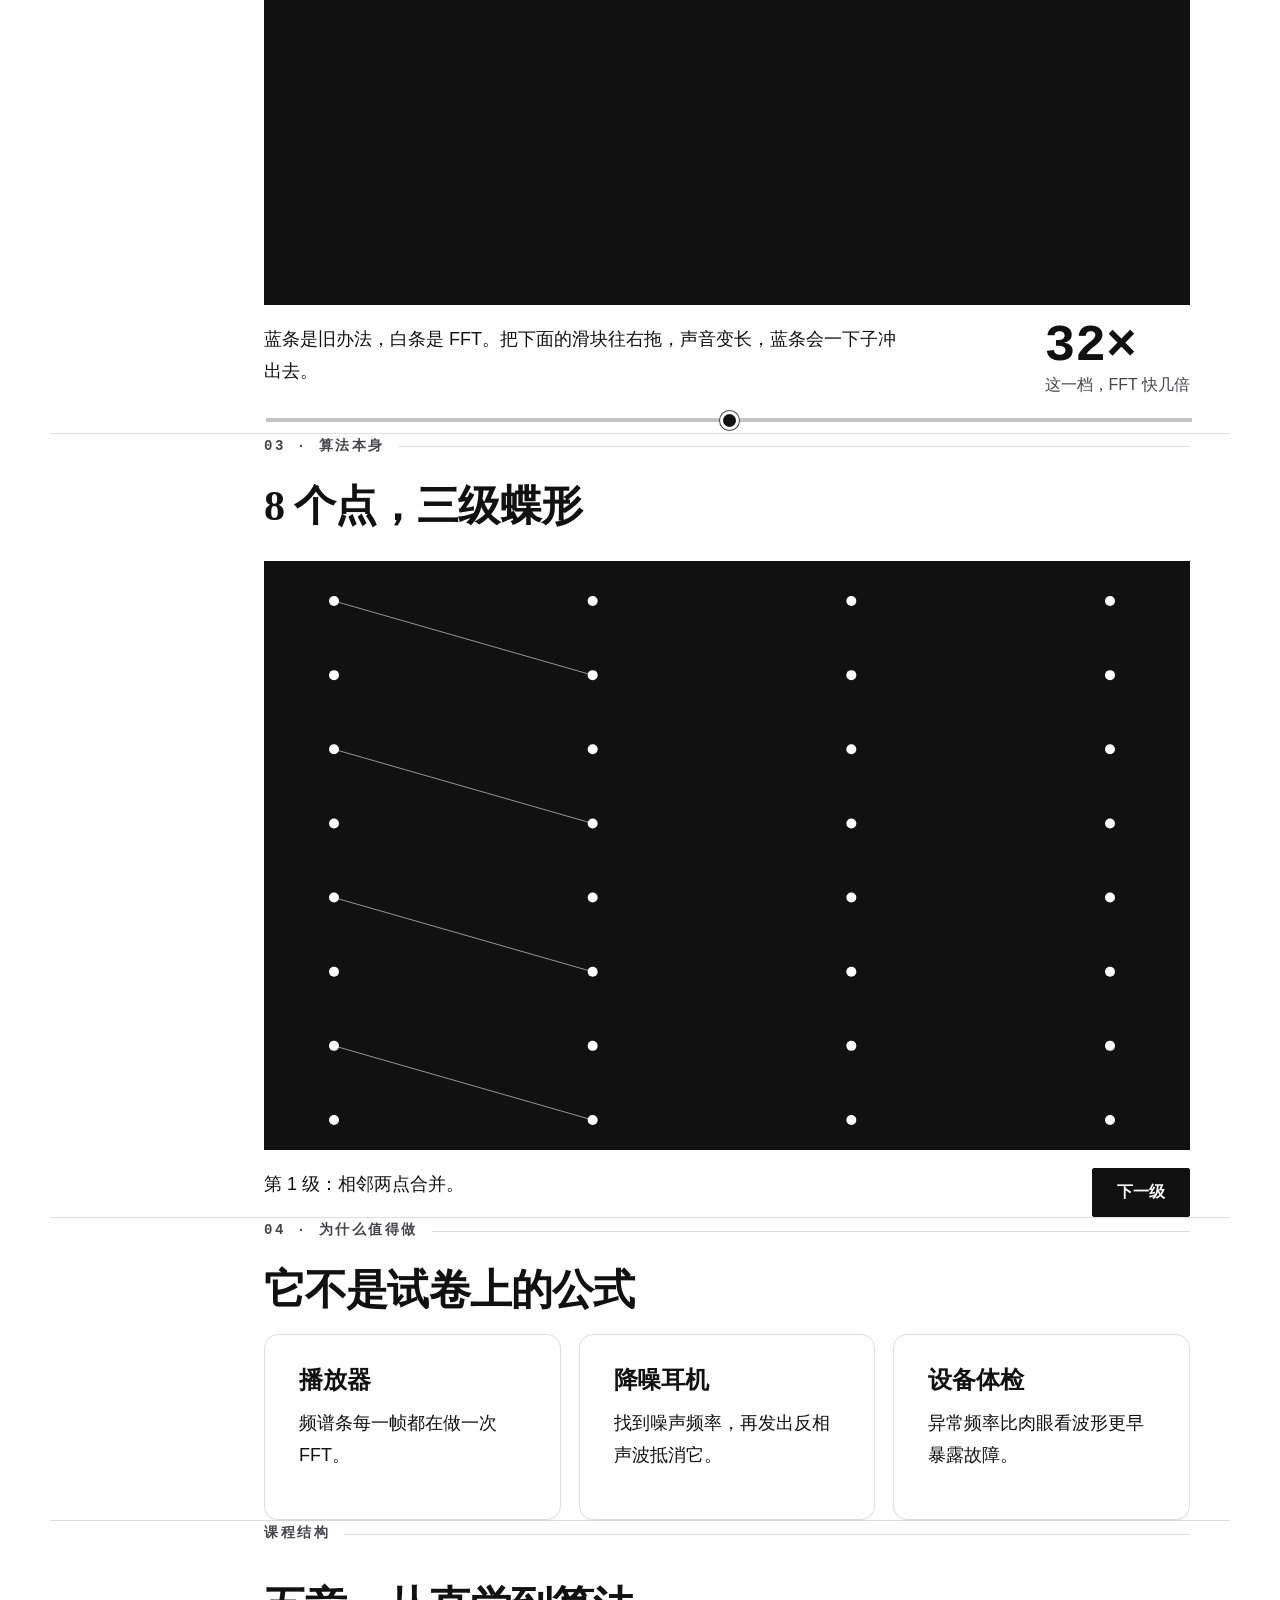
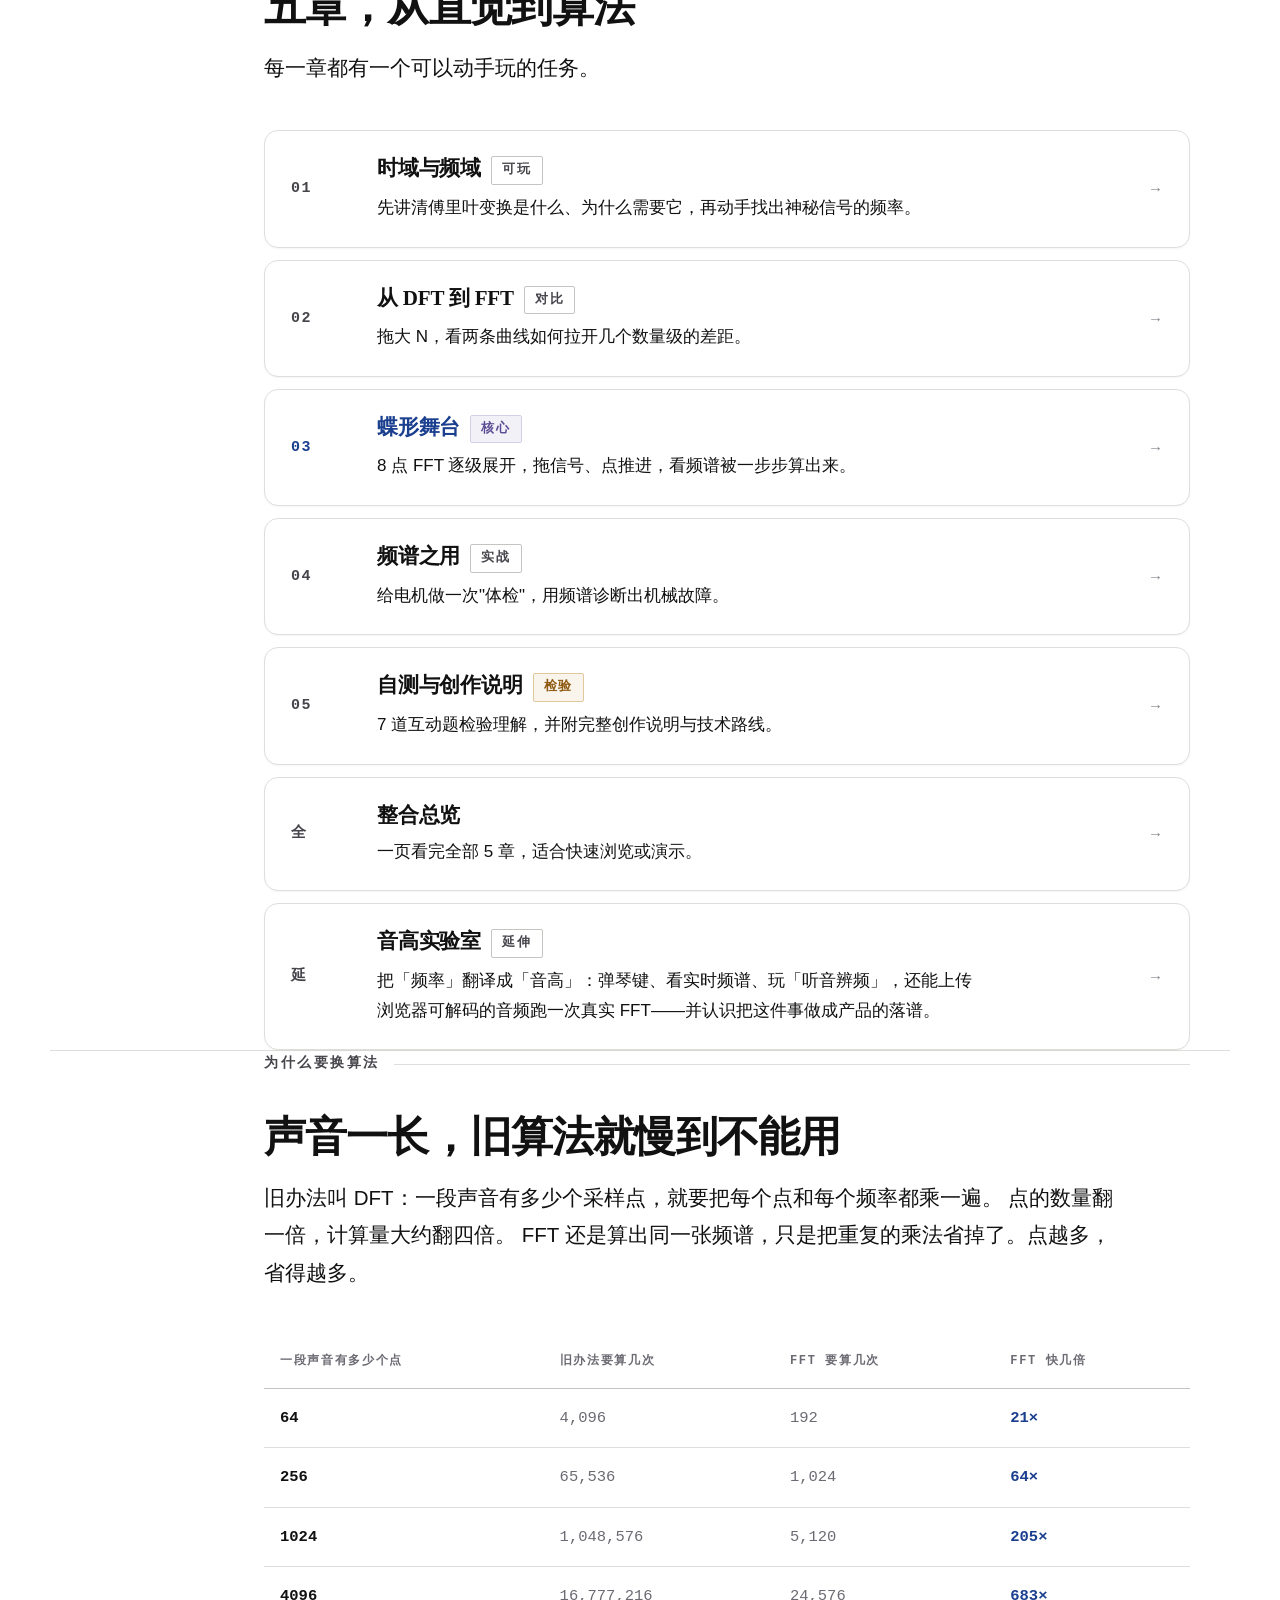
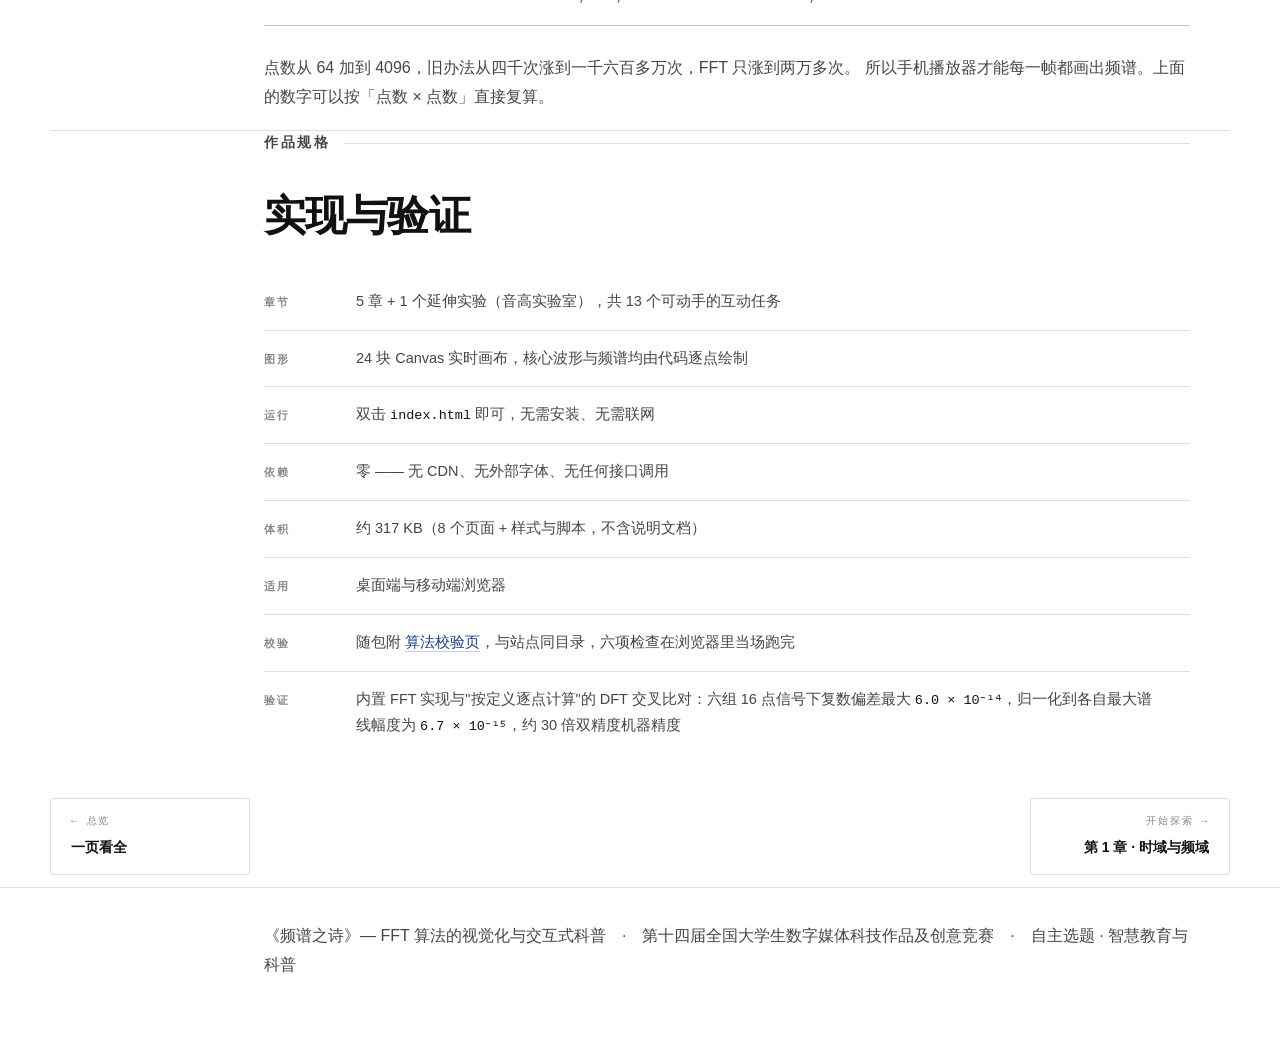
==== commit 892a77c9: "新增算法校验页，六项检查可当场重跑 -新check.html与assets/js/check.js，与站点同目录，零依赖 -首页规格表加「校验」一行指向该页 -docs中残留的旧偏差数字改为实测口径" ====
--- a/index.html
+++ b/index.html
@@ -541,6 +541,10 @@
           <td>桌面端与移动端浏览器</td>
         </tr>
         <tr>
+          <td>校验</td>
+          <td>随包附 <a class="chk-inline" href="check.html">算法校验页</a>，与站点同目录，六项检查在浏览器里当场跑完</td>
+        </tr>
+        <tr>
           <td>验证</td>
           <td>内置 FFT 实现与"按定义逐点计算"的 DFT 交叉比对：六组 16 点信号下复数偏差最大
             <span class="mono">6.0 × 10⁻¹⁴</span>，归一化到各自最大谱线幅度为
--- a/assets/css/main.css
+++ b/assets/css/main.css
@@ -714,3 +714,8 @@
   .wrap { padding: 0 20px; }
   .card { padding: 22px 20px; }
 }
+
+/* 算法校验页入口（首页规格表「校验」一行） */
+.chk-inline{color:var(--blue);text-decoration:none;
+  border-bottom:1px solid var(--blue-line);padding-bottom:1px;}
+.chk-inline:hover{color:var(--fg);border-bottom-color:var(--fg-4);}
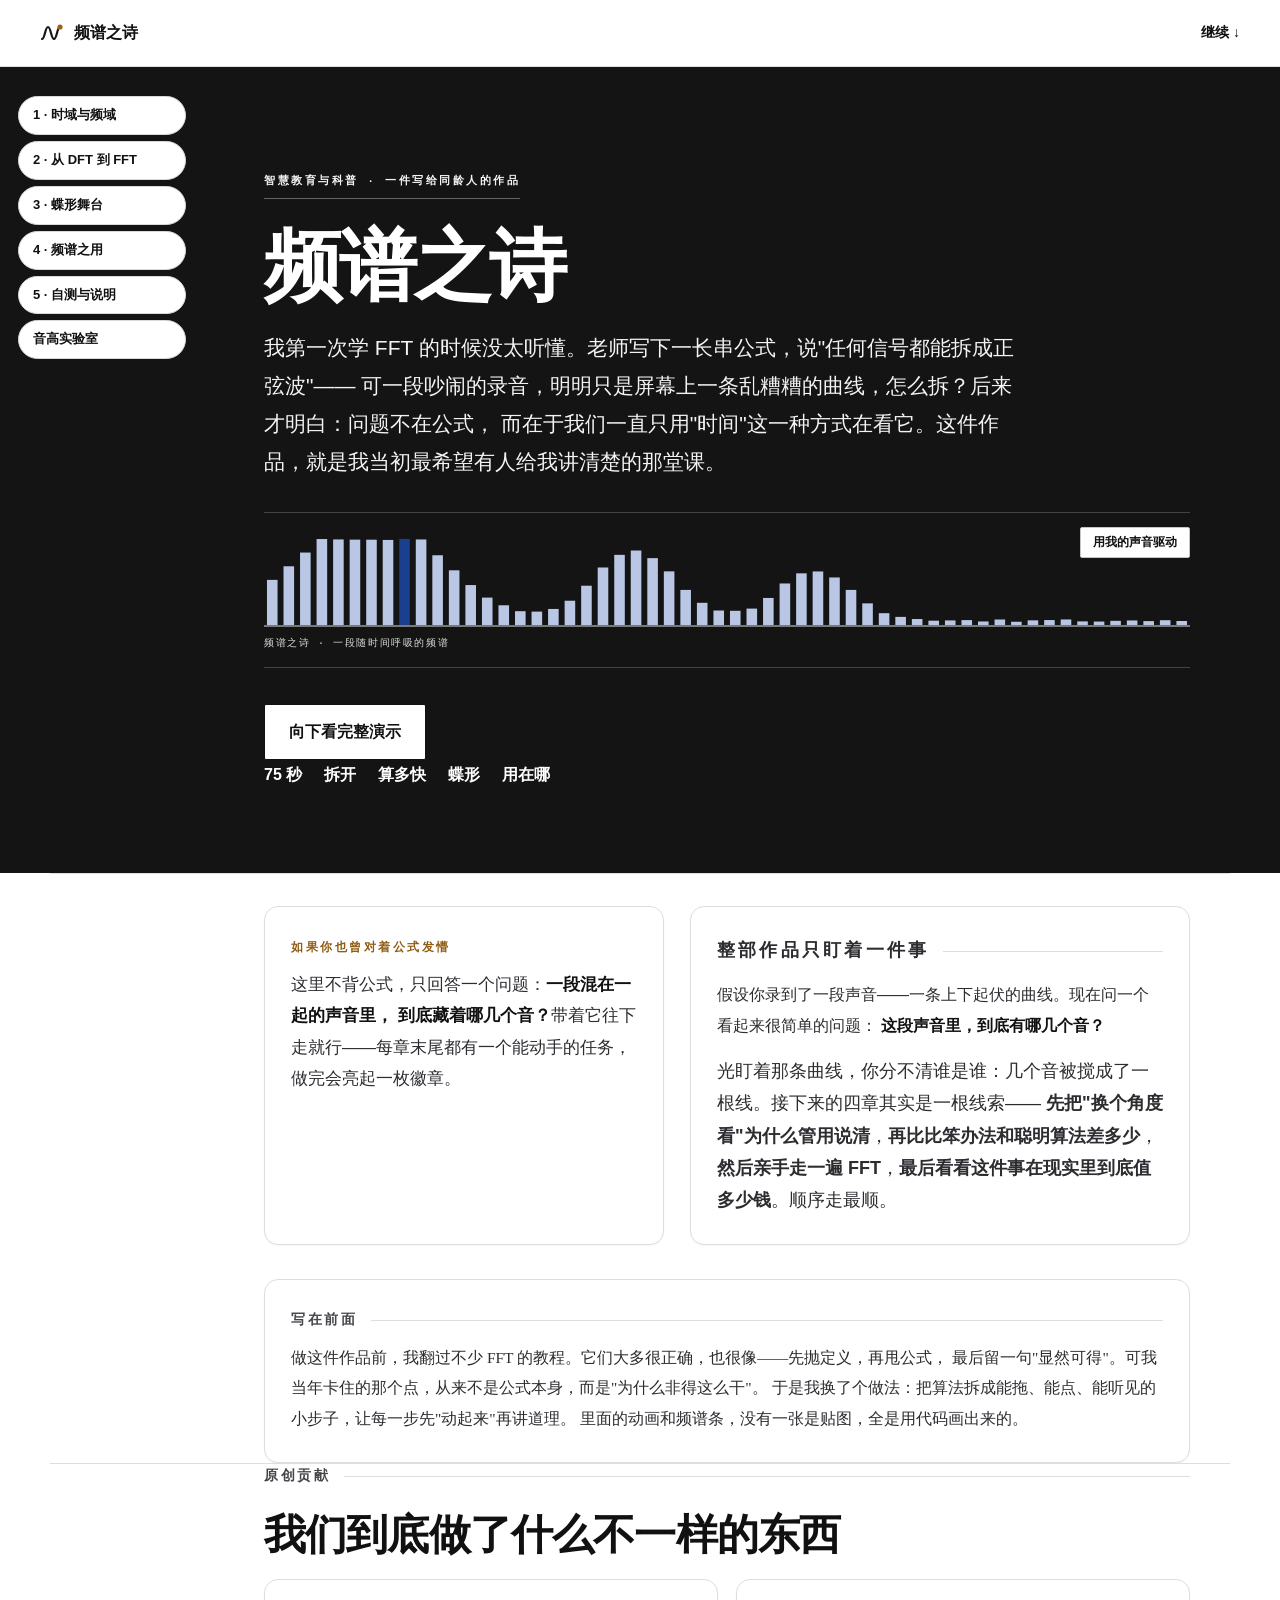
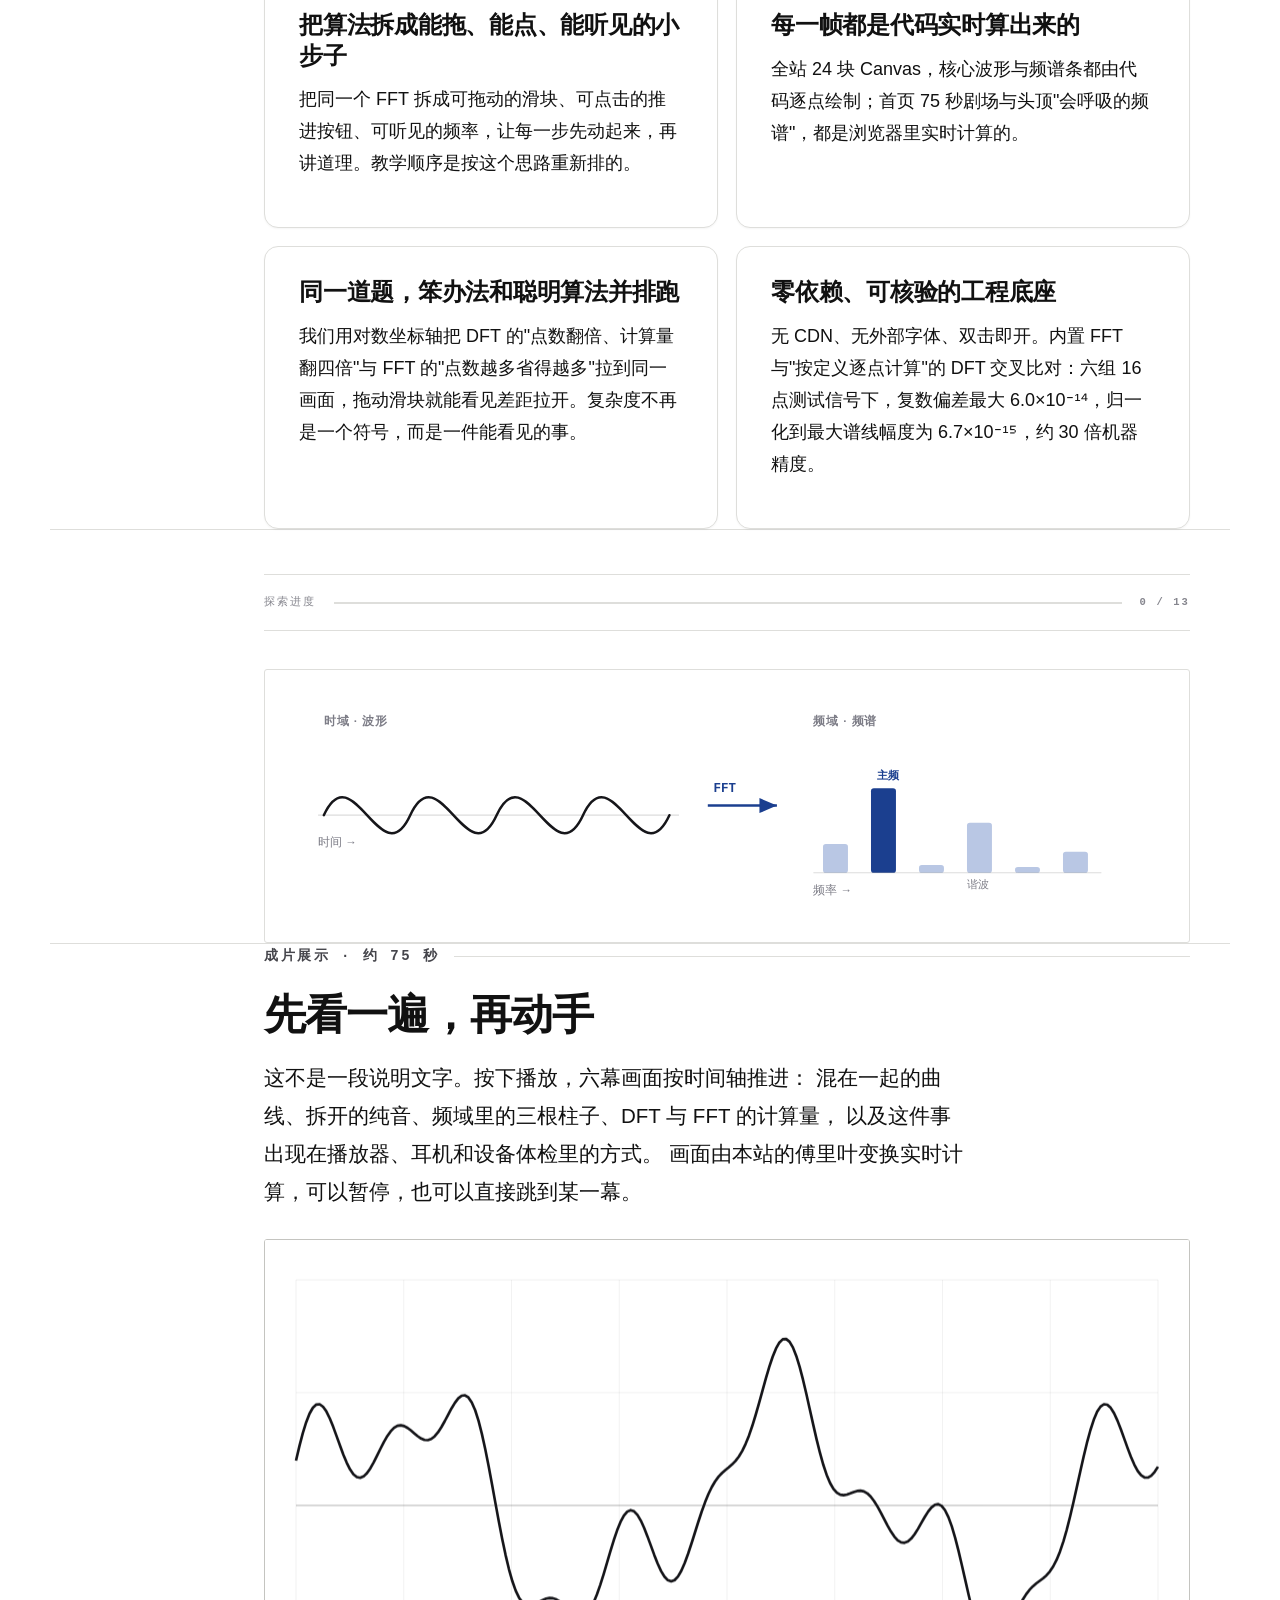
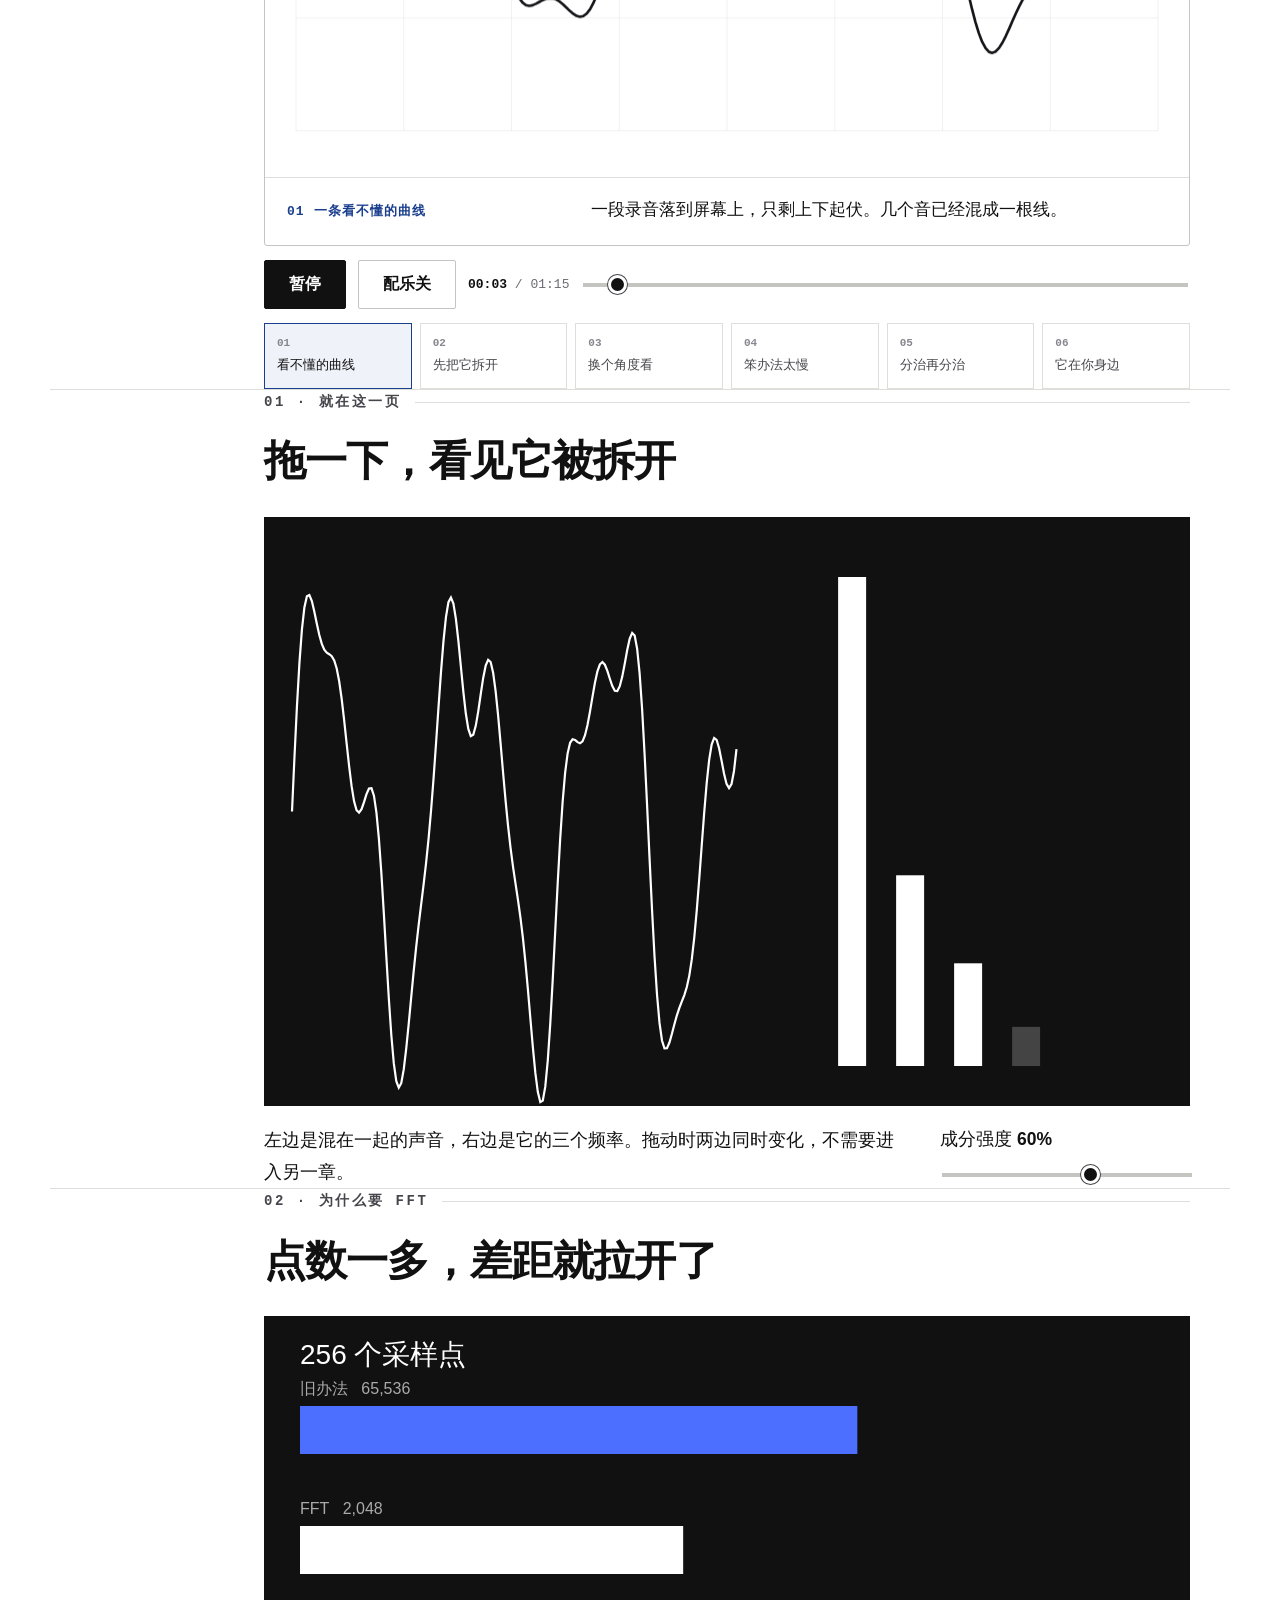
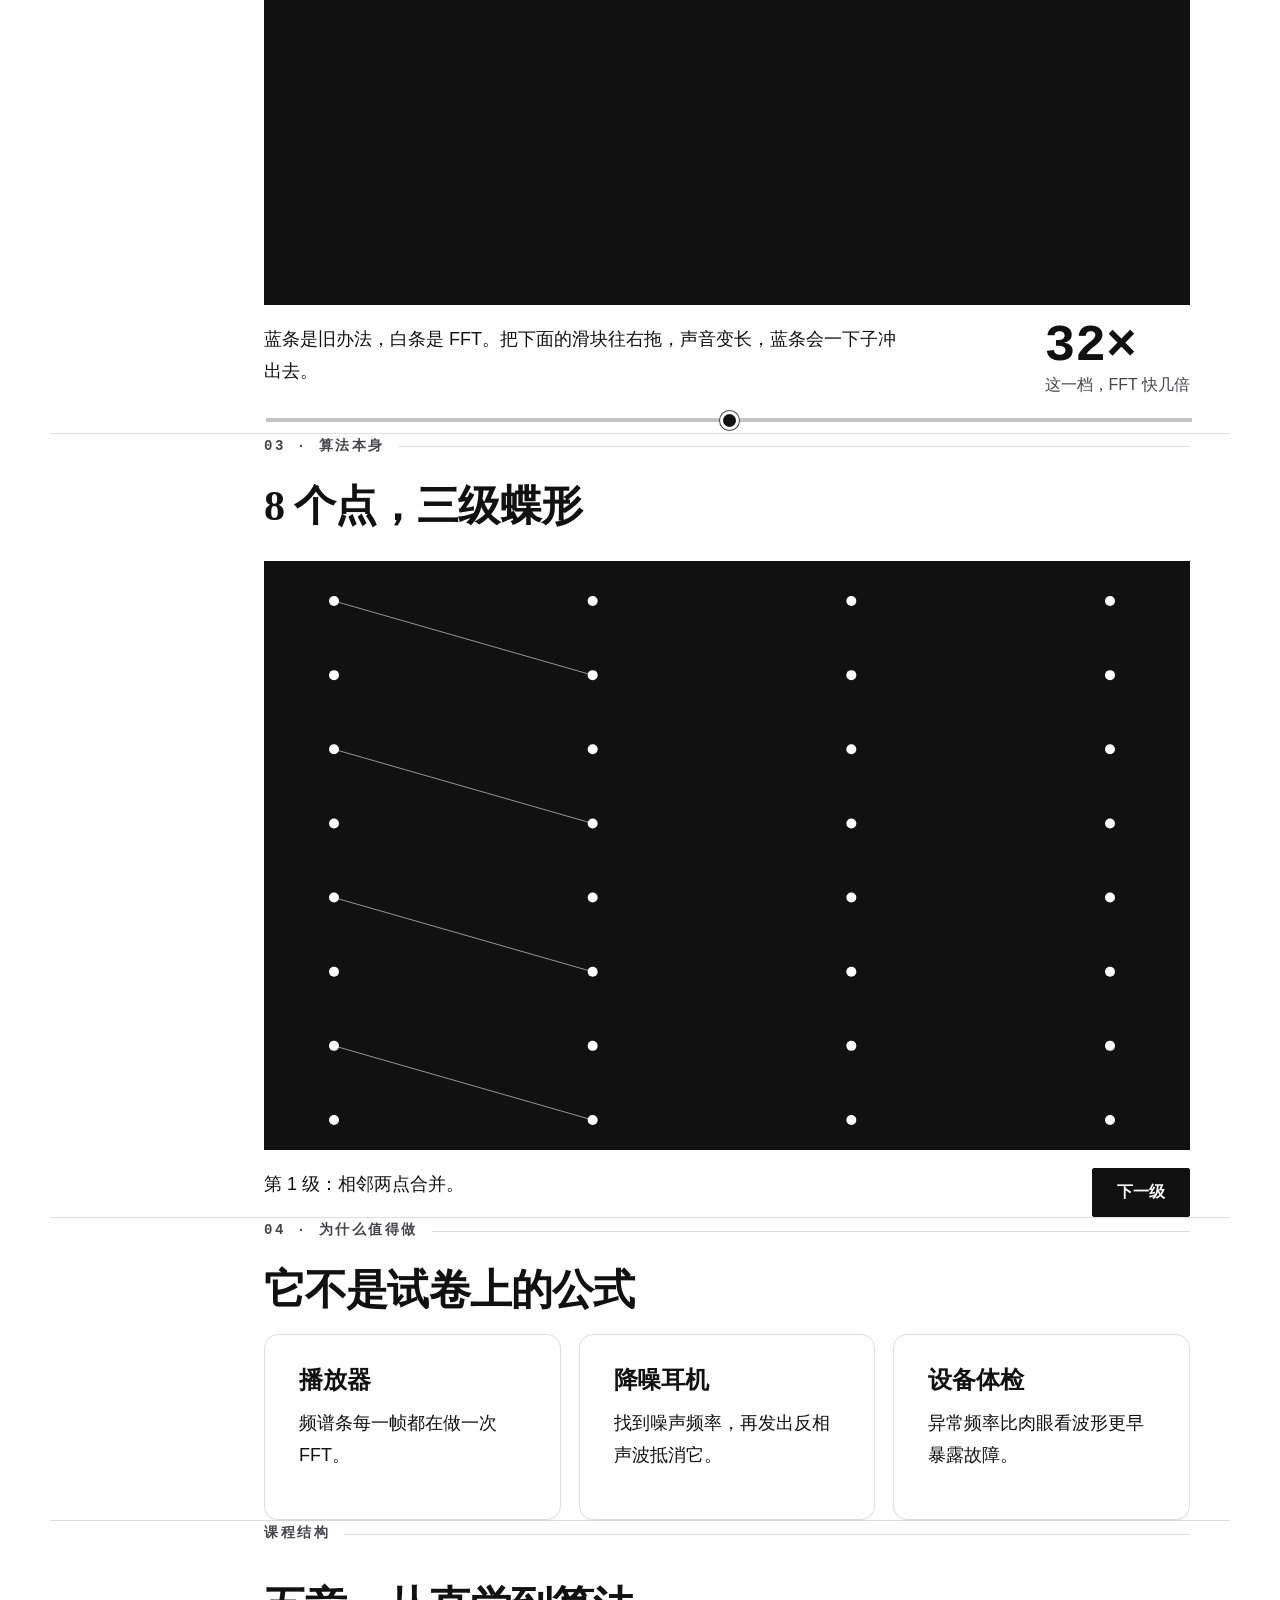
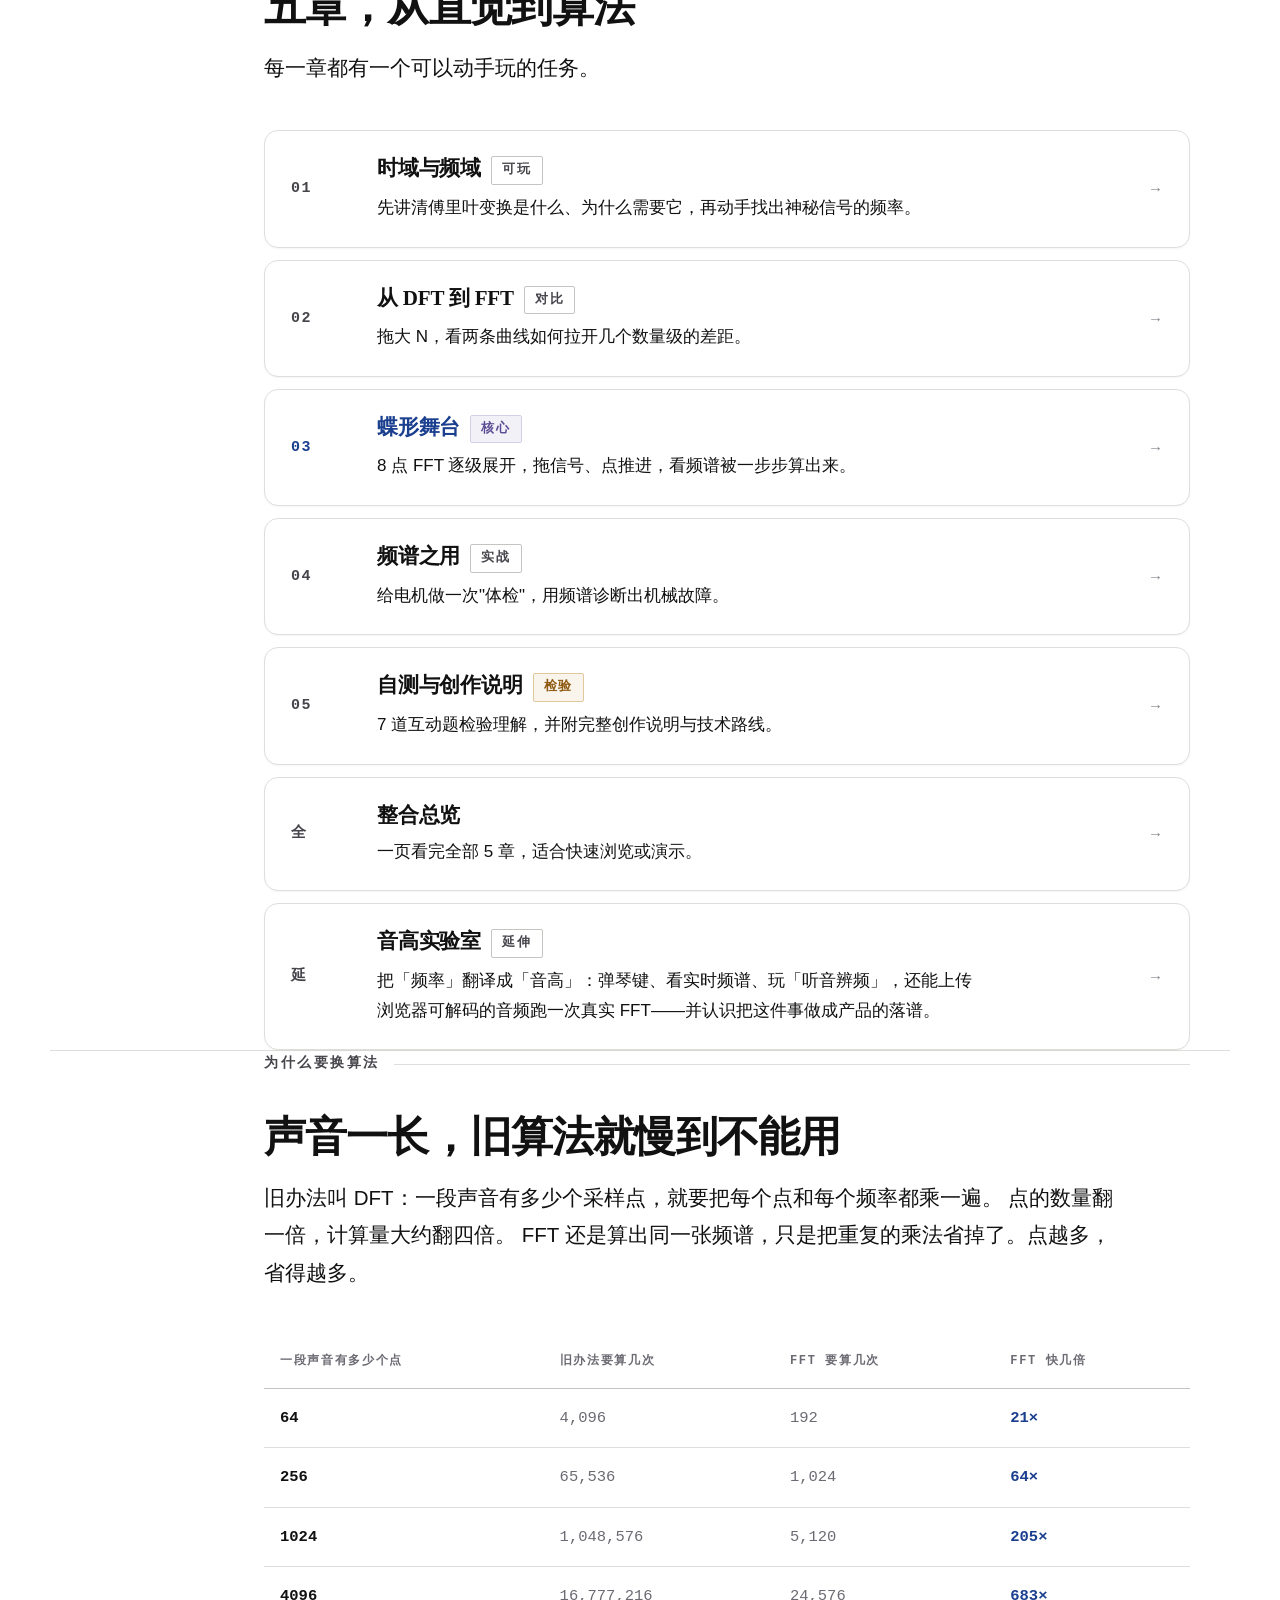
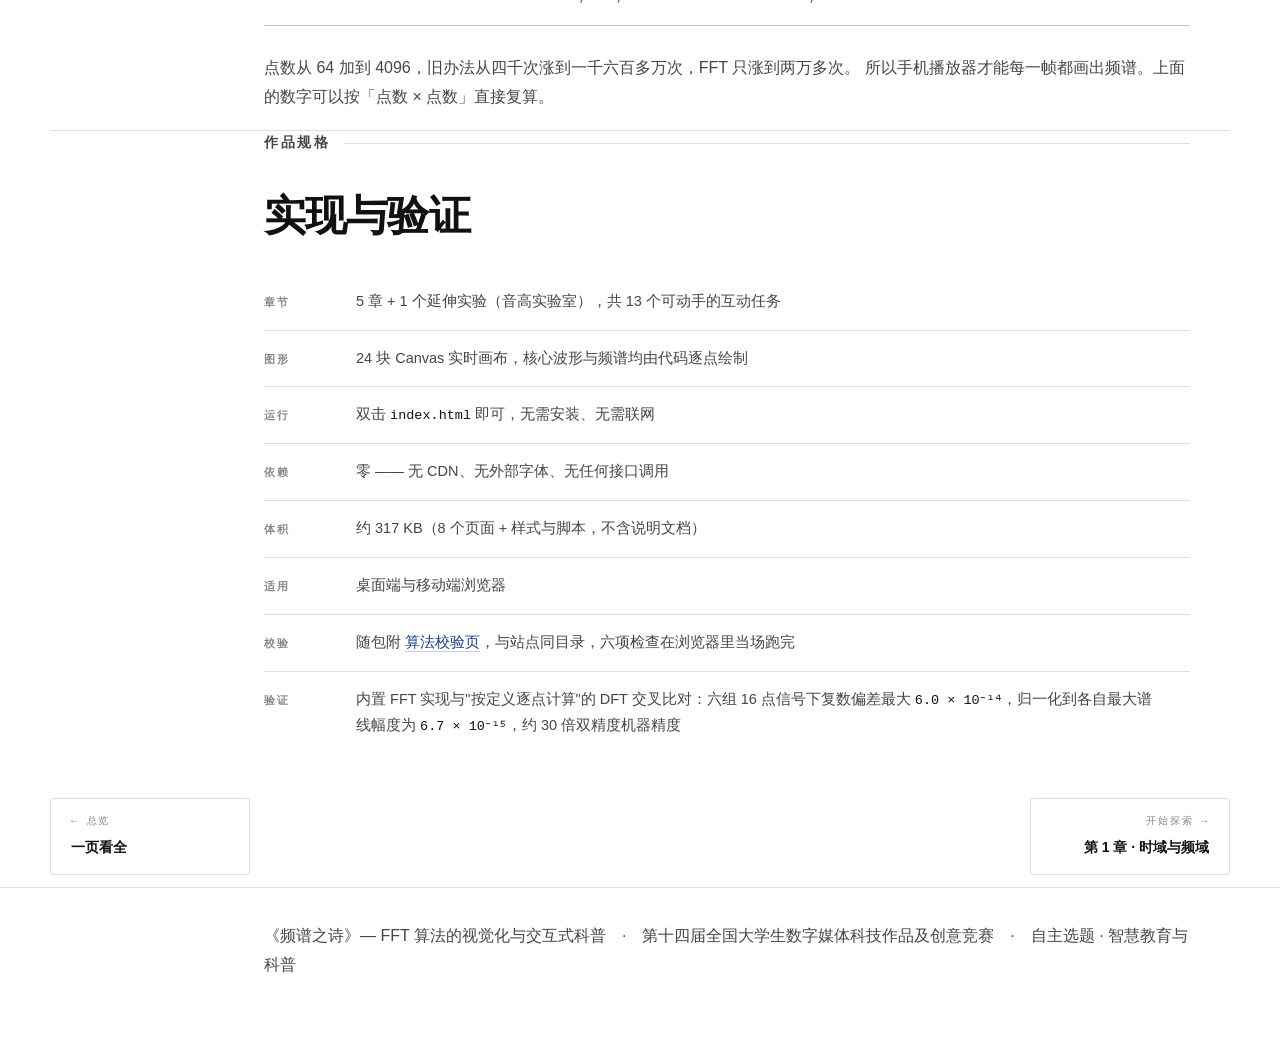
==== commit cf0fbd72: "修正进度分母与总览页死链 -进度条分母14改13：ch5只发徽章、无任务条，不计入统计 -总览页侧栏与末段不再引用已删除的docs草稿，改为指向算法校验页" ====
--- a/index.html
+++ b/index.html
@@ -287,7 +287,7 @@
     <div class="progress-strip">
       <span class="txt">探索进度</span>
       <div class="track"><div class="fill"></div></div>
-      <span class="txt num-glow qp-num">0 / 14</span>
+      <span class="txt num-glow qp-num">0 / 13</span>
     </div>
 
     <!-- 概念图 -->
